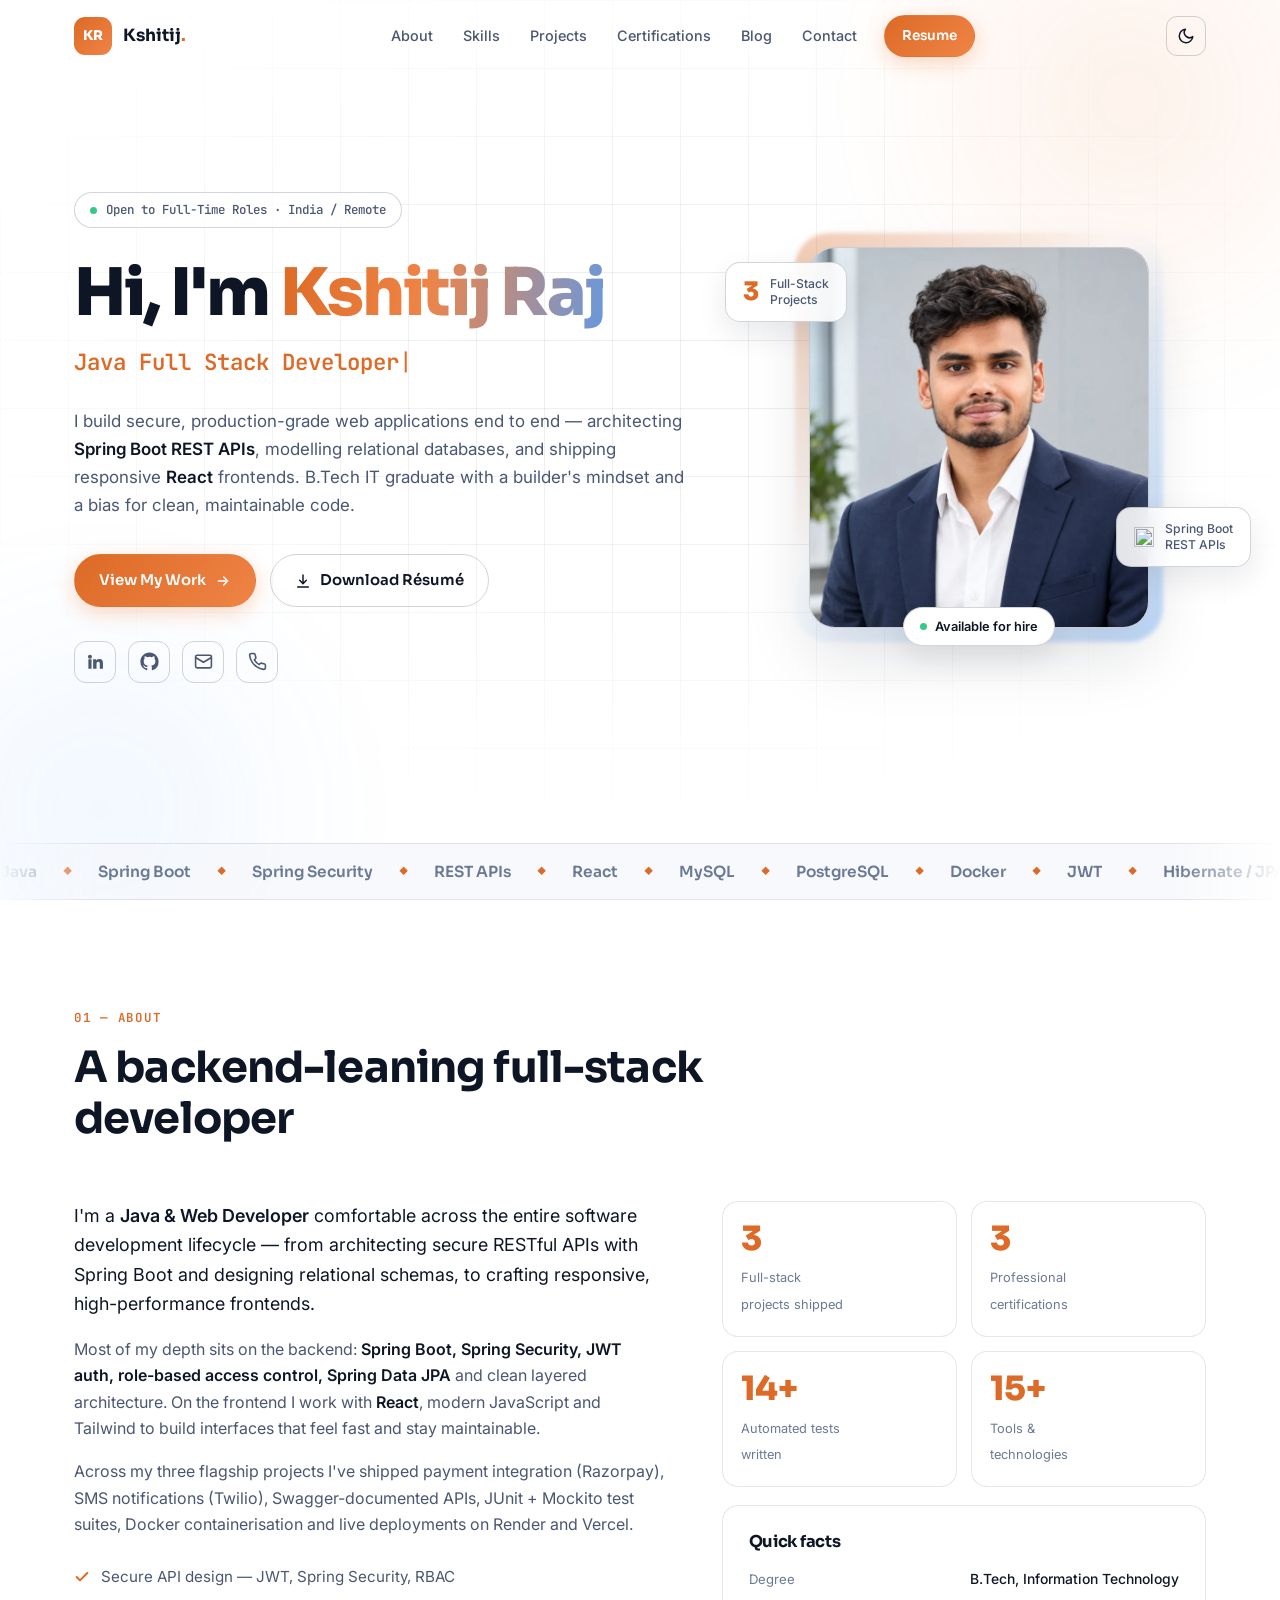
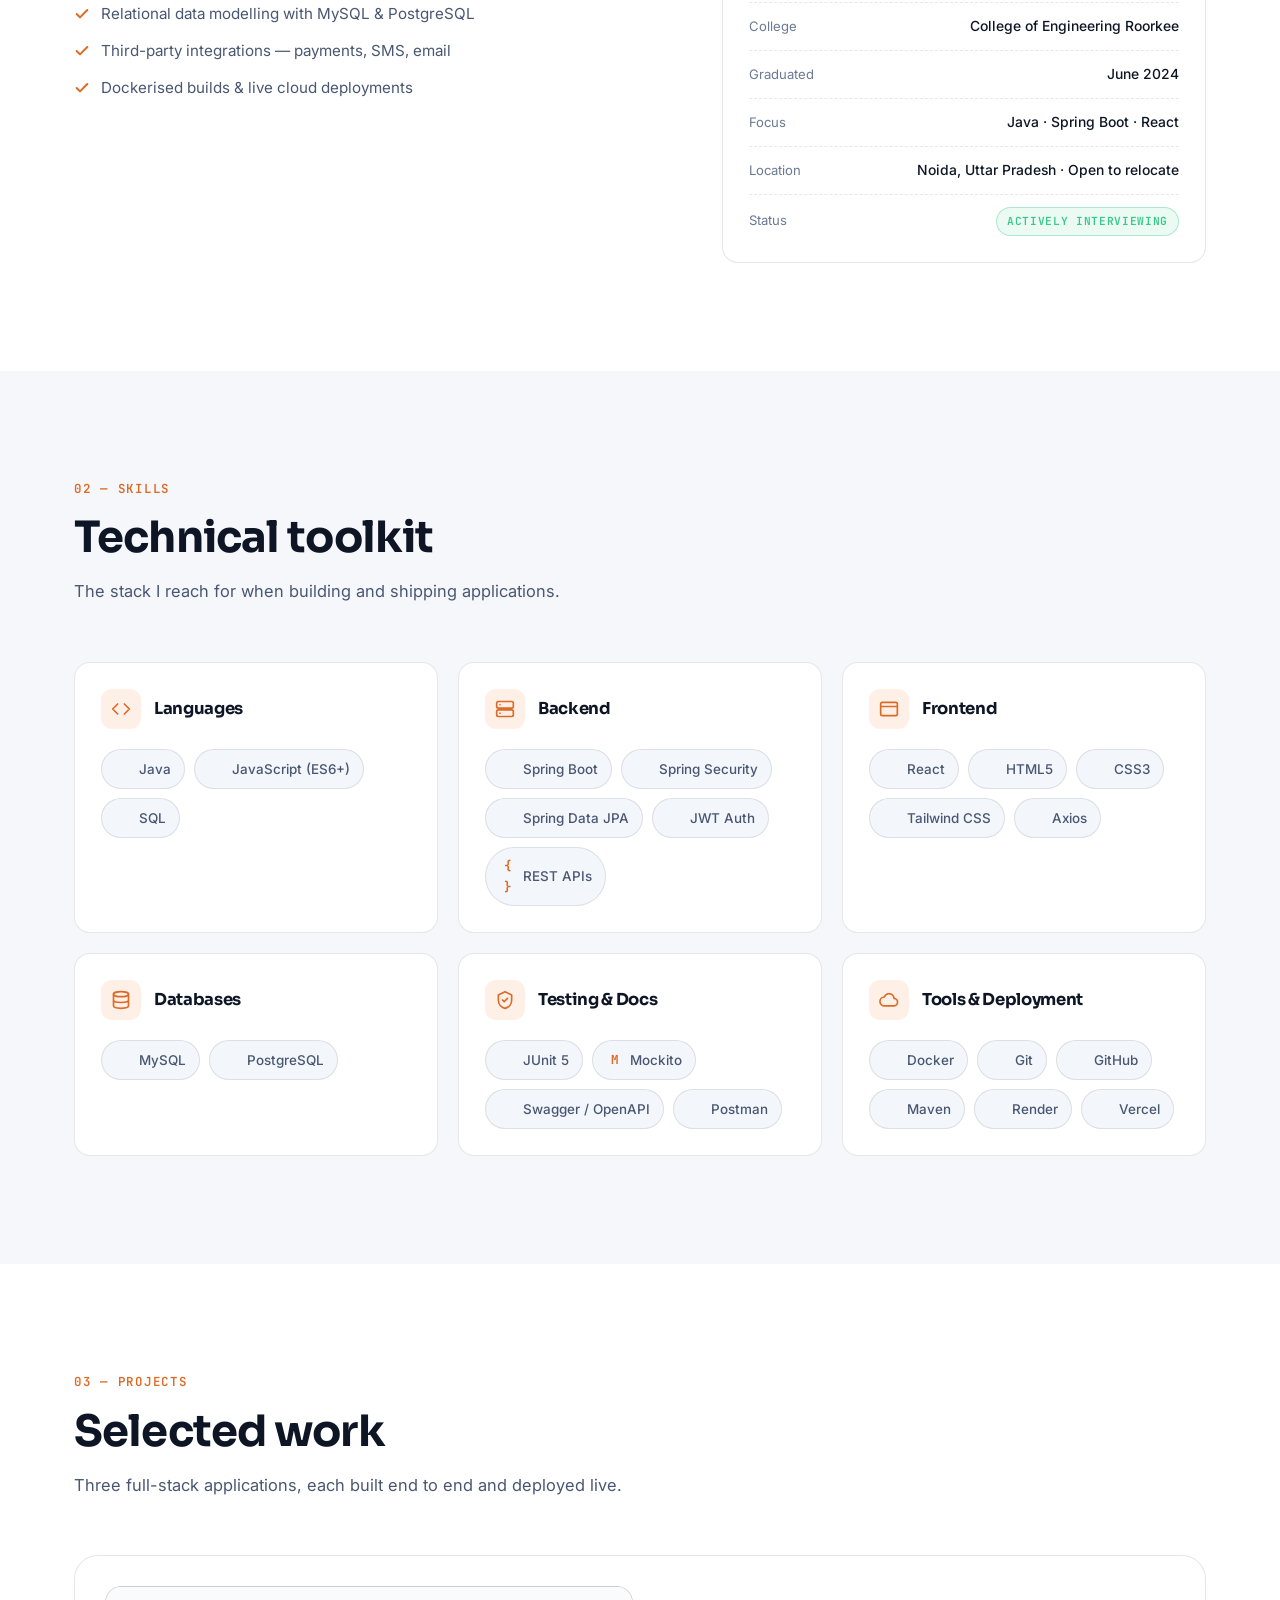
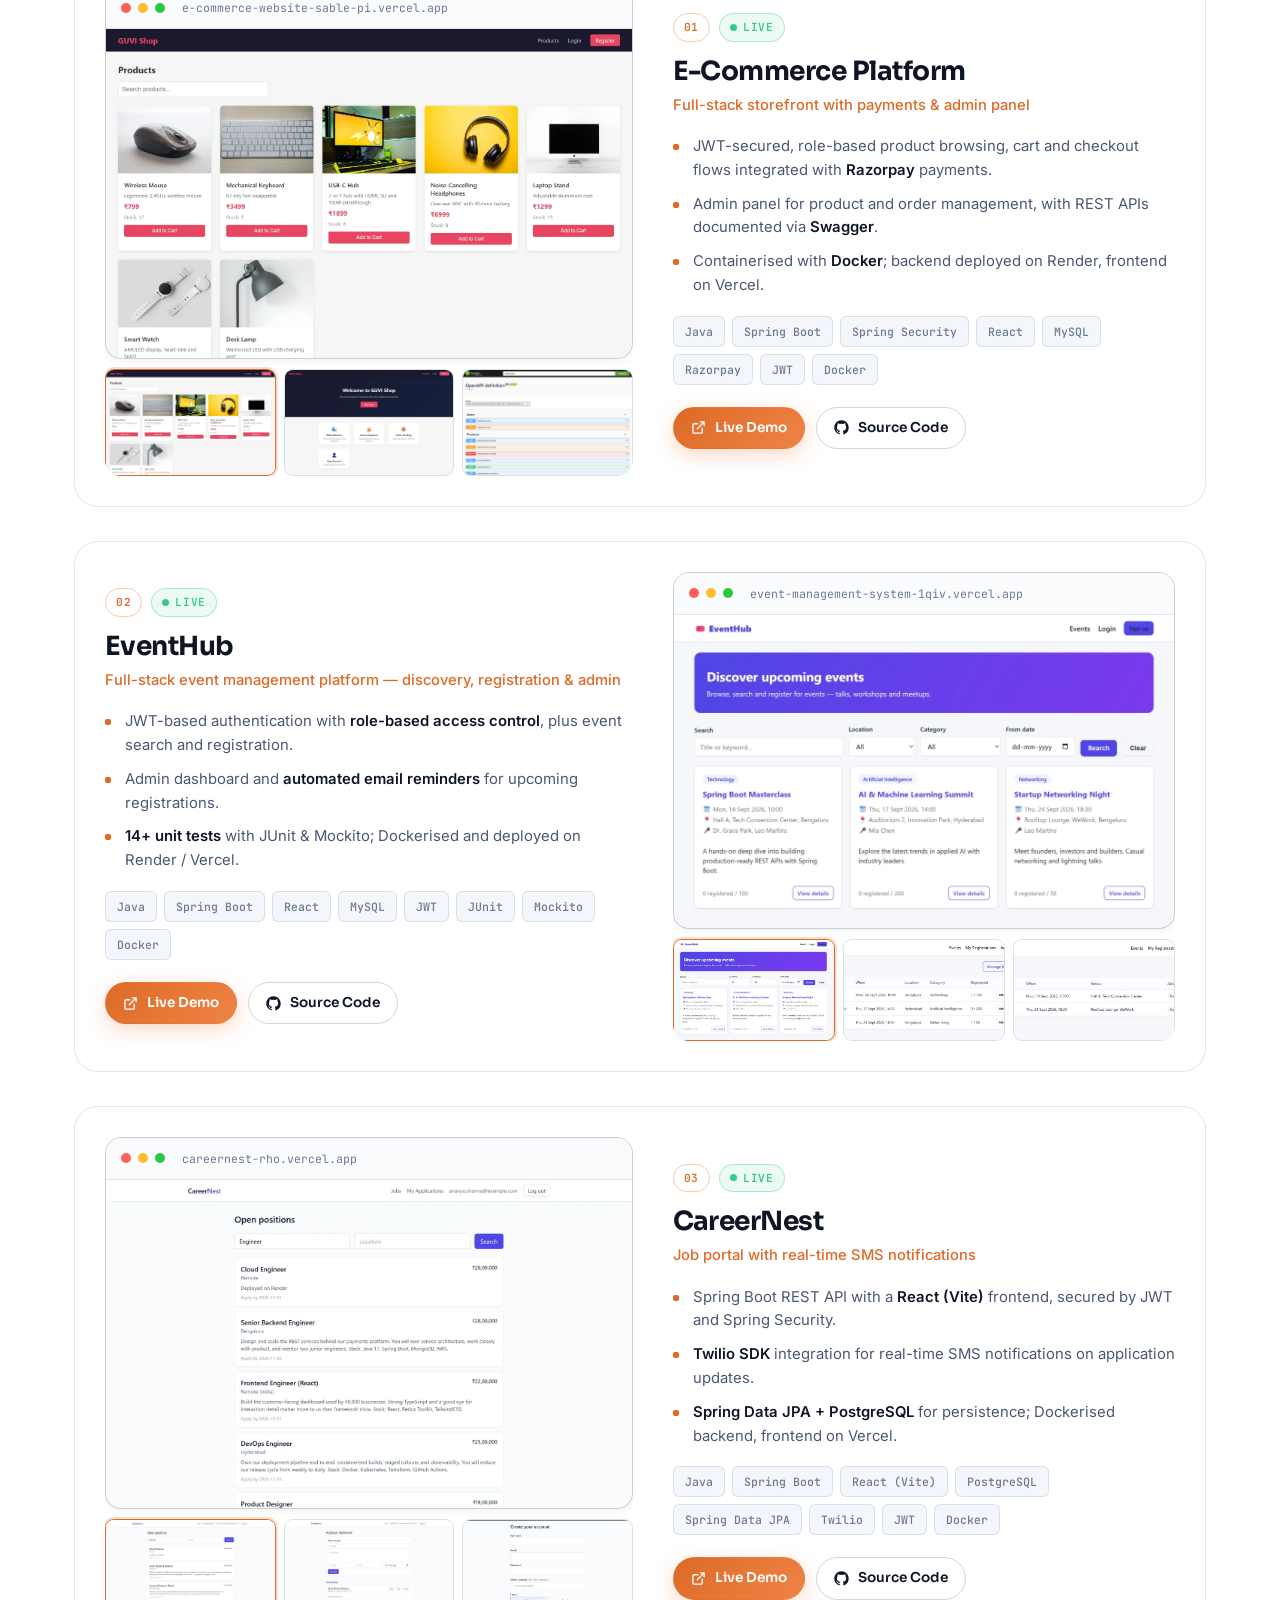
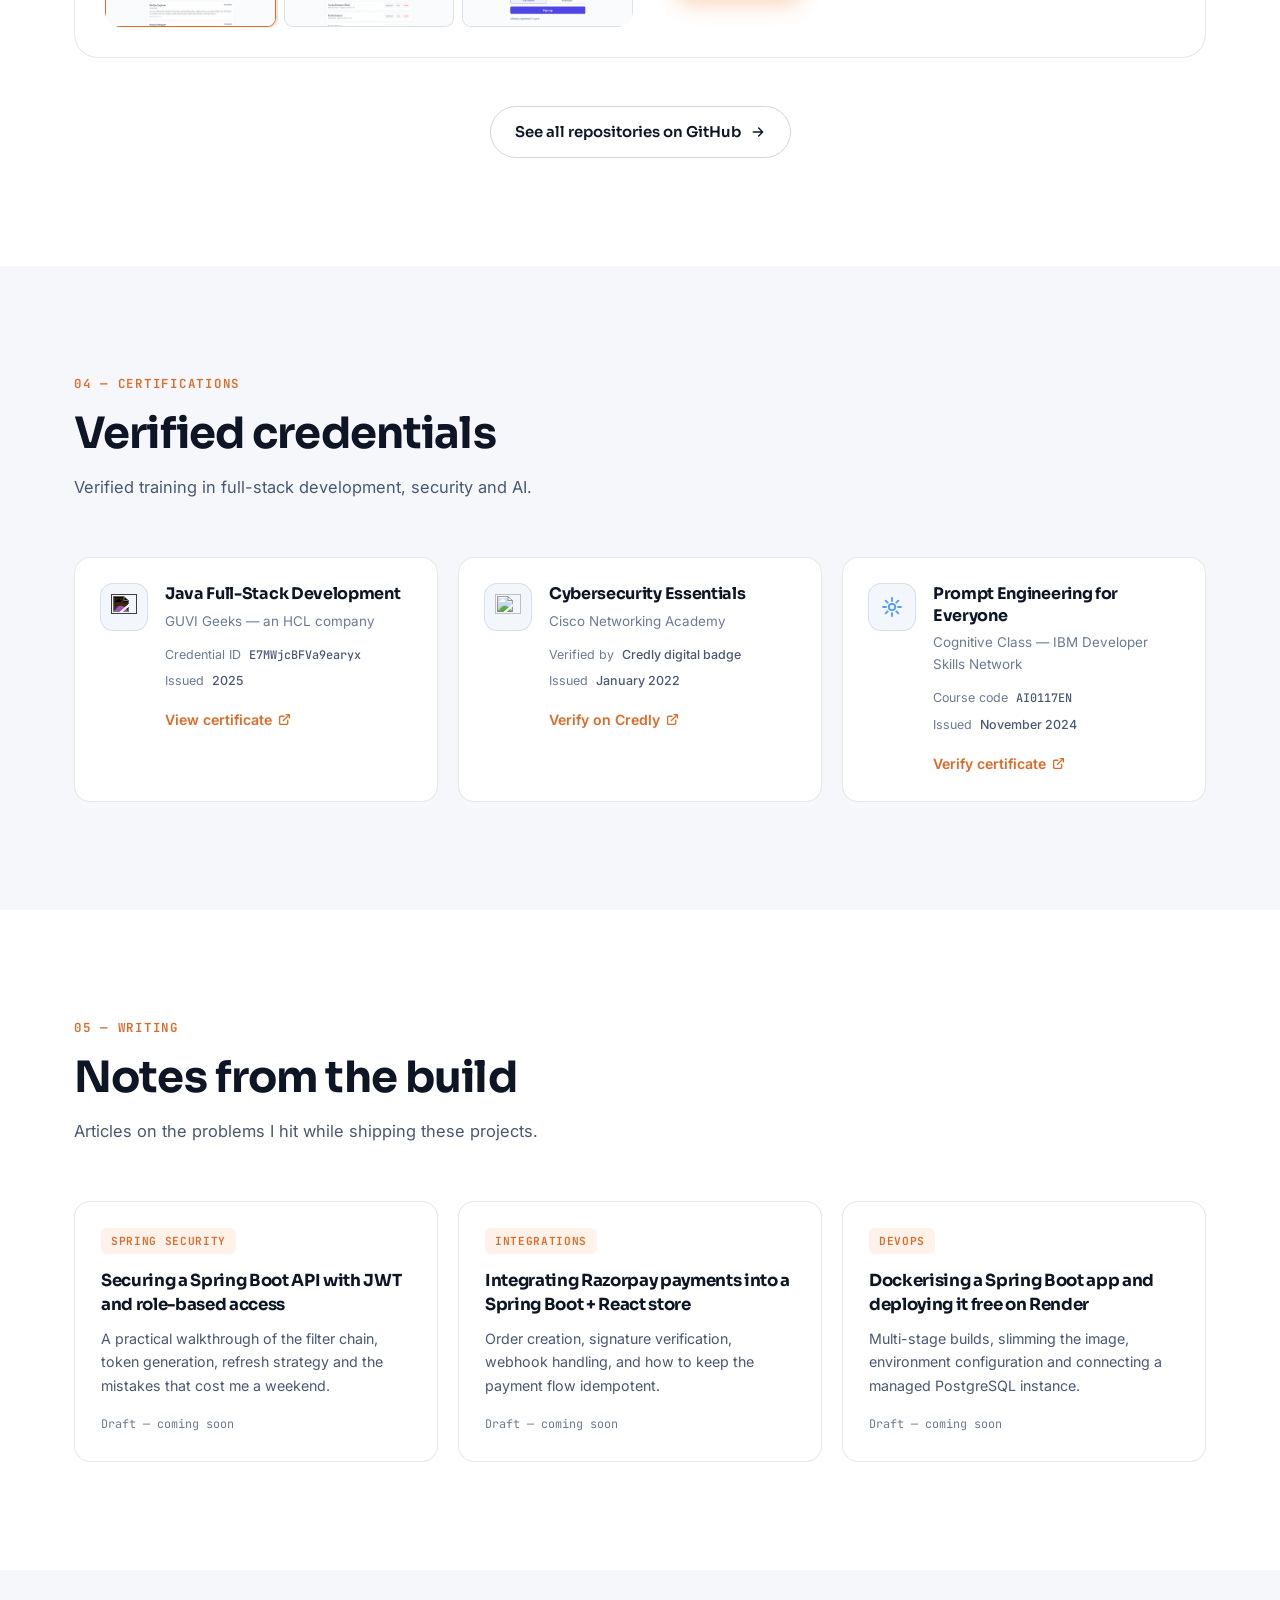
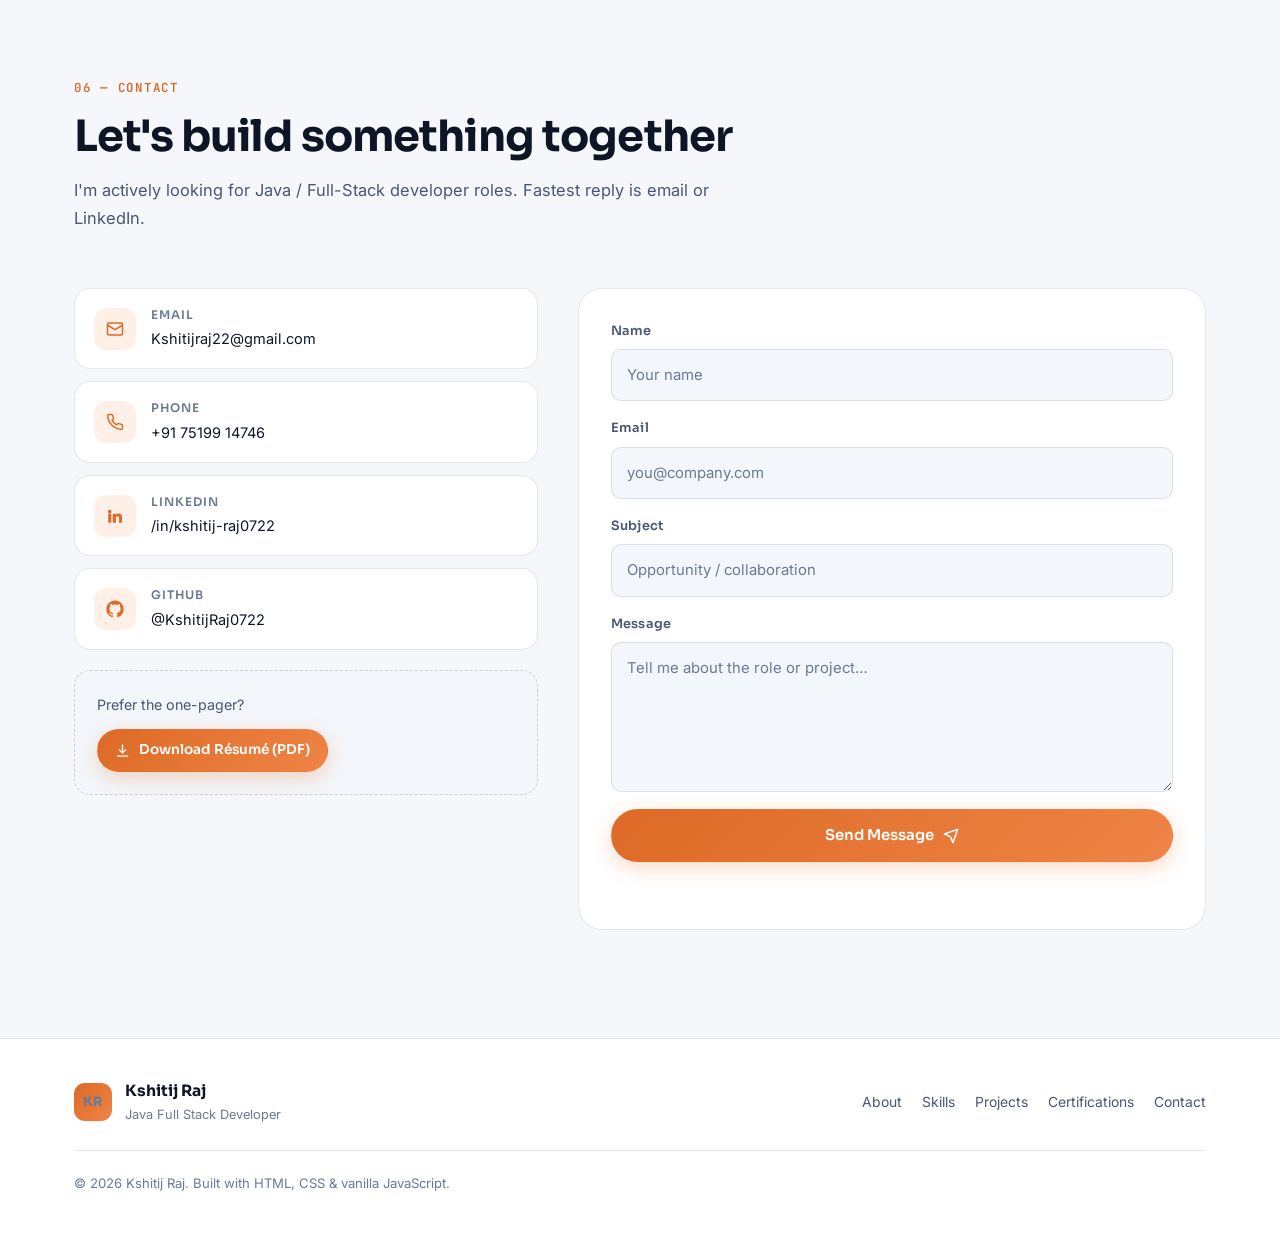
==== index.html @ 6e0ae815 "Portfolio site: Java Full Stack Developer Single-page portfolio built with plain HTML, CSS and vanil" ====
<!DOCTYPE html>
<html lang="en" data-theme="dark">
<head>
<meta charset="UTF-8" />
<meta name="viewport" content="width=device-width, initial-scale=1.0" />
<title>Kshitij Raj — Java Full Stack Developer</title>

<meta name="description" content="Kshitij Raj — Java Full Stack Developer specialising in Spring Boot, REST APIs, React and MySQL. B.Tech IT graduate building secure, production-grade web applications." />
<meta name="author" content="Kshitij Raj" />
<meta name="keywords" content="Kshitij Raj, Java Developer, Full Stack Developer, Spring Boot, React, REST API, MySQL, PostgreSQL, Docker, Backend Developer, Fresher" />
<meta name="robots" content="index, follow" />
<link rel="canonical" href="https://kshitijraj0722.github.io/Kshitij-Portfolio/" />

<!-- Open Graph -->
<meta property="og:type" content="website" />
<meta property="og:title" content="Kshitij Raj — Java Full Stack Developer" />
<meta property="og:description" content="Spring Boot · React · MySQL · Docker. Building secure, scalable full-stack web applications." />
<meta property="og:image" content="https://kshitijraj0722.github.io/Kshitij-Portfolio/assets/img/profile.webp" />
<meta property="og:url" content="https://kshitijraj0722.github.io/Kshitij-Portfolio/" />
<meta name="twitter:card" content="summary_large_image" />

<link rel="icon" href="data:image/svg+xml,<svg xmlns='http://www.w3.org/2000/svg' viewBox='0 0 100 100'><text y='.9em' font-size='90' font-family='system-ui'>&#9749;</text></svg>" />

<link rel="preconnect" href="https://fonts.googleapis.com" />
<link rel="preconnect" href="https://fonts.gstatic.com" crossorigin />
<link href="https://fonts.googleapis.com/css2?family=Sora:wght@400;600;700;800&family=Inter:wght@400;500;600;700&family=JetBrains+Mono:wght@400;600&display=swap" rel="stylesheet" />
<link rel="stylesheet" href="css/style.css" />

<script type="application/ld+json">
{
  "@context": "https://schema.org",
  "@type": "Person",
  "name": "Kshitij Raj",
  "jobTitle": "Java Full Stack Developer",
  "email": "mailto:Kshitijraj22@gmail.com",
  "telephone": "+91-7519914746",
  "url": "https://kshitijraj0722.github.io/Kshitij-Portfolio/",
  "sameAs": [
    "https://www.linkedin.com/in/kshitij-raj0722",
    "https://github.com/KshitijRaj0722"
  ],
  "alumniOf": { "@type": "CollegeOrUniversity", "name": "College of Engineering Roorkee" },
  "knowsAbout": ["Java", "Spring Boot", "Spring Security", "REST APIs", "React", "MySQL", "PostgreSQL", "Docker"]
}
</script>
</head>

<body>

<a class="skip-link" href="#main">Skip to content</a>

<!-- ============ NAV ============ -->
<header class="nav" id="nav">
  <div class="wrap nav__inner">
    <a href="#home" class="brand">
      <span class="brand__mark">KR</span>
      <span class="brand__text">Kshitij<span class="accent">.</span></span>
    </a>

    <nav class="nav__links" id="navLinks" aria-label="Primary">
      <a href="#about">About</a>
      <a href="#skills">Skills</a>
      <a href="#projects">Projects</a>
      <a href="#certifications">Certifications</a>
      <a href="#blog">Blog</a>
      <a href="#contact">Contact</a>
      <a class="btn btn--sm btn--primary nav__cta" href="assets/resume/Kshitij_Raj_Resume.pdf" download>Resume</a>
    </nav>

    <div class="nav__actions">
      <button class="icon-btn" id="themeToggle" aria-label="Toggle colour theme" title="Toggle theme">
        <svg class="ico-sun" viewBox="0 0 24 24" width="18" height="18" fill="none" stroke="currentColor" stroke-width="2" stroke-linecap="round"><circle cx="12" cy="12" r="4"/><path d="M12 2v2M12 20v2M4.9 4.9l1.4 1.4M17.7 17.7l1.4 1.4M2 12h2M20 12h2M4.9 19.1l1.4-1.4M17.7 6.3l1.4-1.4"/></svg>
        <svg class="ico-moon" viewBox="0 0 24 24" width="18" height="18" fill="none" stroke="currentColor" stroke-width="2" stroke-linecap="round" stroke-linejoin="round"><path d="M21 12.8A9 9 0 1 1 11.2 3a7 7 0 0 0 9.8 9.8z"/></svg>
      </button>
      <button class="icon-btn nav__burger" id="burger" aria-label="Open menu" aria-expanded="false">
        <span></span><span></span><span></span>
      </button>
    </div>
  </div>
  <div class="nav__progress" id="scrollProgress"></div>
</header>

<main id="main">

<!-- ============ HERO ============ -->
<section class="hero" id="home">
  <div class="hero__bg" aria-hidden="true">
    <div class="orb orb--1"></div>
    <div class="orb orb--2"></div>
    <div class="grid-lines"></div>
  </div>

  <div class="wrap hero__inner">
    <div class="hero__copy reveal">
      <p class="hero__eyebrow"><span class="dot"></span> Open to Full-Time Roles · India / Remote</p>
      <h1 class="hero__title">
        Hi, I'm <span class="grad">Kshitij Raj</span>
      </h1>
      <p class="hero__role">
        <span id="typed" class="typed"></span><span class="caret" aria-hidden="true">|</span>
      </p>
      <p class="hero__desc">
        I build secure, production-grade web applications end to end — architecting
        <strong>Spring Boot REST APIs</strong>, modelling relational databases, and shipping
        responsive <strong>React</strong> frontends. B.Tech IT graduate with a builder's mindset
        and a bias for clean, maintainable code.
      </p>

      <div class="hero__cta">
        <a href="#projects" class="btn btn--primary">
          View My Work
          <svg viewBox="0 0 24 24" width="16" height="16" fill="none" stroke="currentColor" stroke-width="2.2" stroke-linecap="round" stroke-linejoin="round"><path d="M5 12h14M13 6l6 6-6 6"/></svg>
        </a>
        <a href="assets/resume/Kshitij_Raj_Resume.pdf" download class="btn btn--ghost">
          <svg viewBox="0 0 24 24" width="16" height="16" fill="none" stroke="currentColor" stroke-width="2.2" stroke-linecap="round" stroke-linejoin="round"><path d="M12 3v12M7 11l5 5 5-5M4 21h16"/></svg>
          Download Résumé
        </a>
      </div>

      <ul class="hero__socials">
        <li><a href="https://www.linkedin.com/in/kshitij-raj0722" target="_blank" rel="noopener" aria-label="LinkedIn">
          <svg viewBox="0 0 24 24" width="19" height="19" fill="currentColor"><path d="M4.98 3.5a2.5 2.5 0 1 1 0 5 2.5 2.5 0 0 1 0-5zM3 9h4v12H3zM9 9h3.8v1.7h.05c.53-.95 1.83-1.95 3.77-1.95 4.03 0 4.78 2.5 4.78 5.75V21h-4v-5.6c0-1.34-.03-3.07-1.9-3.07-1.9 0-2.2 1.46-2.2 2.97V21H9z"/></svg></a></li>
        <li><a href="https://github.com/KshitijRaj0722" target="_blank" rel="noopener" aria-label="GitHub">
          <svg viewBox="0 0 24 24" width="19" height="19" fill="currentColor"><path d="M12 .5C5.65.5.5 5.65.5 12a11.5 11.5 0 0 0 7.86 10.92c.58.1.79-.25.79-.56v-2c-3.2.7-3.88-1.37-3.88-1.37-.53-1.34-1.29-1.7-1.29-1.7-1.05-.72.08-.7.08-.7 1.16.08 1.77 1.2 1.77 1.2 1.03 1.77 2.7 1.26 3.36.96.1-.75.4-1.26.73-1.55-2.55-.29-5.24-1.28-5.24-5.7 0-1.26.45-2.29 1.19-3.1-.12-.29-.52-1.46.11-3.05 0 0 .97-.31 3.18 1.18a11 11 0 0 1 5.79 0c2.2-1.5 3.17-1.18 3.17-1.18.63 1.59.24 2.76.12 3.05.74.81 1.19 1.84 1.19 3.1 0 4.43-2.7 5.4-5.27 5.69.41.36.78 1.06.78 2.14v3.17c0 .31.21.67.8.56A11.5 11.5 0 0 0 23.5 12C23.5 5.65 18.35.5 12 .5z"/></svg></a></li>
        <li><a href="mailto:Kshitijraj22@gmail.com" aria-label="Email">
          <svg viewBox="0 0 24 24" width="19" height="19" fill="none" stroke="currentColor" stroke-width="2"><rect x="2" y="4" width="20" height="16" rx="2"/><path d="m2 7 10 6 10-6"/></svg></a></li>
        <li><a href="tel:+917519914746" aria-label="Phone">
          <svg viewBox="0 0 24 24" width="19" height="19" fill="none" stroke="currentColor" stroke-width="2" stroke-linecap="round"><path d="M22 16.9v3a2 2 0 0 1-2.2 2 19.8 19.8 0 0 1-8.6-3.1 19.5 19.5 0 0 1-6-6A19.8 19.8 0 0 1 2.1 4.2 2 2 0 0 1 4.1 2h3a2 2 0 0 1 2 1.7c.1 1 .4 1.9.7 2.8a2 2 0 0 1-.5 2.1L8.1 9.9a16 16 0 0 0 6 6l1.3-1.3a2 2 0 0 1 2.1-.4c.9.3 1.8.6 2.8.7a2 2 0 0 1 1.7 2z"/></svg></a></li>
      </ul>
    </div>

    <div class="hero__visual reveal" data-delay="120">
      <div class="photo">
        <div class="photo__ring" aria-hidden="true"></div>
        <img src="assets/img/profile.webp" alt="Portrait of Kshitij Raj" width="760" height="912" />
        <div class="photo__badge">
          <span class="badge__dot"></span> Available for hire
        </div>
      </div>

      <div class="float-card float-card--1">
        <span class="fc__k">3</span>
        <span class="fc__v">Full-Stack<br>Projects</span>
      </div>
      <div class="float-card float-card--2">
        <img src="https://cdn.simpleicons.org/springboot/6DB33F" alt="" width="20" height="20" loading="lazy">
        <span class="fc__v">Spring Boot<br>REST APIs</span>
      </div>
    </div>
  </div>

  <div class="hero__marquee" aria-hidden="true">
    <div class="marquee__track">
      <span>Java</span><i>◆</i><span>Spring Boot</span><i>◆</i><span>Spring Security</span><i>◆</i><span>REST APIs</span><i>◆</i><span>React</span><i>◆</i><span>MySQL</span><i>◆</i><span>PostgreSQL</span><i>◆</i><span>Docker</span><i>◆</i><span>JWT</span><i>◆</i><span>Hibernate / JPA</span><i>◆</i>
      <span>Java</span><i>◆</i><span>Spring Boot</span><i>◆</i><span>Spring Security</span><i>◆</i><span>REST APIs</span><i>◆</i><span>React</span><i>◆</i><span>MySQL</span><i>◆</i><span>PostgreSQL</span><i>◆</i><span>Docker</span><i>◆</i><span>JWT</span><i>◆</i><span>Hibernate / JPA</span><i>◆</i>
    </div>
  </div>
</section>

<!-- ============ ABOUT ============ -->
<section class="sec" id="about">
  <div class="wrap">
    <header class="sec__head reveal">
      <p class="sec__eyebrow">01 — About</p>
      <h2 class="sec__title">A backend-leaning full-stack developer</h2>
    </header>

    <div class="about">
      <div class="about__text reveal">
        <p class="lead">
          I'm a <strong>Java &amp; Web Developer</strong> comfortable across the entire software
          development lifecycle — from architecting secure RESTful APIs with Spring Boot and
          designing relational schemas, to crafting responsive, high-performance frontends.
        </p>
        <p>
          Most of my depth sits on the backend: <strong>Spring Boot, Spring Security, JWT auth,
          role-based access control, Spring Data JPA</strong> and clean layered architecture.
          On the frontend I work with <strong>React</strong>, modern JavaScript and Tailwind to
          build interfaces that feel fast and stay maintainable.
        </p>
        <p>
          Across my three flagship projects I've shipped payment integration (Razorpay),
          SMS notifications (Twilio), Swagger-documented APIs, JUnit + Mockito test suites,
          Docker containerisation and live deployments on Render and Vercel.
        </p>

        <ul class="about__points">
          <li><svg viewBox="0 0 24 24" width="16" height="16" fill="none" stroke="currentColor" stroke-width="3" stroke-linecap="round" stroke-linejoin="round"><path d="M20 6 9 17l-5-5"/></svg> Secure API design — JWT, Spring Security, RBAC</li>
          <li><svg viewBox="0 0 24 24" width="16" height="16" fill="none" stroke="currentColor" stroke-width="3" stroke-linecap="round" stroke-linejoin="round"><path d="M20 6 9 17l-5-5"/></svg> Relational data modelling with MySQL &amp; PostgreSQL</li>
          <li><svg viewBox="0 0 24 24" width="16" height="16" fill="none" stroke="currentColor" stroke-width="3" stroke-linecap="round" stroke-linejoin="round"><path d="M20 6 9 17l-5-5"/></svg> Third-party integrations — payments, SMS, email</li>
          <li><svg viewBox="0 0 24 24" width="16" height="16" fill="none" stroke="currentColor" stroke-width="3" stroke-linecap="round" stroke-linejoin="round"><path d="M20 6 9 17l-5-5"/></svg> Dockerised builds &amp; live cloud deployments</li>
        </ul>
      </div>

      <aside class="about__side reveal" data-delay="120">
        <div class="stat-grid">
          <div class="stat"><b data-count="3">0</b><span>Full-stack<br>projects shipped</span></div>
          <div class="stat"><b data-count="3">0</b><span>Professional<br>certifications</span></div>
          <div class="stat"><b data-count="14" data-suffix="+">0</b><span>Automated tests<br>written</span></div>
          <div class="stat"><b data-count="15" data-suffix="+">0</b><span>Tools &amp;<br>technologies</span></div>
        </div>

        <div class="info-card">
          <h3>Quick facts</h3>
          <dl>
            <div><dt>Degree</dt><dd>B.Tech, Information Technology</dd></div>
            <div><dt>College</dt><dd>College of Engineering Roorkee</dd></div>
            <div><dt>Graduated</dt><dd>June 2024</dd></div>
            <div><dt>Focus</dt><dd>Java · Spring Boot · React</dd></div>
            <div><dt>Location</dt><dd>Noida, Uttar Pradesh · Open to relocate</dd></div>
            <div><dt>Status</dt><dd><span class="pill pill--live">Actively interviewing</span></dd></div>
          </dl>
        </div>
      </aside>
    </div>
  </div>
</section>

<!-- ============ SKILLS ============ -->
<section class="sec sec--alt" id="skills">
  <div class="wrap">
    <header class="sec__head reveal">
      <p class="sec__eyebrow">02 — Skills</p>
      <h2 class="sec__title">Technical toolkit</h2>
      <p class="sec__sub">The stack I reach for when building and shipping applications.</p>
    </header>

    <div class="skills">
      <article class="skill-card reveal">
        <div class="skill-card__top">
          <span class="skill-card__ico">
            <svg viewBox="0 0 24 24" width="20" height="20" fill="none" stroke="currentColor" stroke-width="2" stroke-linecap="round" stroke-linejoin="round"><path d="m16 18 6-6-6-6M8 6l-6 6 6 6"/></svg>
          </span>
          <h3>Languages</h3>
        </div>
        <ul class="tech">
          <li><img src="https://cdn.simpleicons.org/openjdk/FFFFFF" alt="" loading="lazy">Java</li>
          <li><img src="https://cdn.simpleicons.org/javascript/F7DF1E" alt="" loading="lazy">JavaScript (ES6+)</li>
          <li><img src="https://cdn.simpleicons.org/mysql/4479A1" alt="" loading="lazy">SQL</li>
        </ul>
      </article>

      <article class="skill-card reveal" data-delay="60">
        <div class="skill-card__top">
          <span class="skill-card__ico">
            <svg viewBox="0 0 24 24" width="20" height="20" fill="none" stroke="currentColor" stroke-width="2" stroke-linecap="round" stroke-linejoin="round"><rect x="2" y="3" width="20" height="8" rx="2"/><rect x="2" y="13" width="20" height="8" rx="2"/><path d="M6 7h.01M6 17h.01"/></svg>
          </span>
          <h3>Backend</h3>
        </div>
        <ul class="tech">
          <li><img src="https://cdn.simpleicons.org/spring/6DB33F" alt="" loading="lazy">Spring Boot</li>
          <li><img src="https://cdn.simpleicons.org/springsecurity/6DB33F" alt="" loading="lazy">Spring Security</li>
          <li><img src="https://cdn.simpleicons.org/hibernate/59666C" alt="" loading="lazy">Spring Data JPA</li>
          <li><img src="https://cdn.simpleicons.org/jsonwebtokens/D63AFF" alt="" loading="lazy">JWT Auth</li>
          <li><span class="tech__glyph">{ }</span>REST APIs</li>
        </ul>
      </article>

      <article class="skill-card reveal" data-delay="120">
        <div class="skill-card__top">
          <span class="skill-card__ico">
            <svg viewBox="0 0 24 24" width="20" height="20" fill="none" stroke="currentColor" stroke-width="2" stroke-linecap="round" stroke-linejoin="round"><rect x="2" y="4" width="20" height="16" rx="2"/><path d="M2 9h20"/></svg>
          </span>
          <h3>Frontend</h3>
        </div>
        <ul class="tech">
          <li><img src="https://cdn.simpleicons.org/react/61DAFB" alt="" loading="lazy">React</li>
          <li><img src="https://cdn.simpleicons.org/html5/E34F26" alt="" loading="lazy">HTML5</li>
          <li><img src="https://cdn.simpleicons.org/css/663399" alt="" loading="lazy">CSS3</li>
          <li><img src="https://cdn.simpleicons.org/tailwindcss/06B6D4" alt="" loading="lazy">Tailwind CSS</li>
          <li><img src="https://cdn.simpleicons.org/axios/5A29E4" alt="" loading="lazy">Axios</li>
        </ul>
      </article>

      <article class="skill-card reveal" data-delay="180">
        <div class="skill-card__top">
          <span class="skill-card__ico">
            <svg viewBox="0 0 24 24" width="20" height="20" fill="none" stroke="currentColor" stroke-width="2" stroke-linecap="round" stroke-linejoin="round"><ellipse cx="12" cy="5" rx="9" ry="3"/><path d="M3 5v14c0 1.7 4 3 9 3s9-1.3 9-3V5M3 12c0 1.7 4 3 9 3s9-1.3 9-3"/></svg>
          </span>
          <h3>Databases</h3>
        </div>
        <ul class="tech">
          <li><img src="https://cdn.simpleicons.org/mysql/4479A1" alt="" loading="lazy">MySQL</li>
          <li><img src="https://cdn.simpleicons.org/postgresql/4169E1" alt="" loading="lazy">PostgreSQL</li>
        </ul>
      </article>

      <article class="skill-card reveal" data-delay="240">
        <div class="skill-card__top">
          <span class="skill-card__ico">
            <svg viewBox="0 0 24 24" width="20" height="20" fill="none" stroke="currentColor" stroke-width="2" stroke-linecap="round" stroke-linejoin="round"><path d="m9 12 2 2 4-4"/><path d="M12 2 4 6v6c0 5 3.4 9 8 10 4.6-1 8-5 8-10V6z"/></svg>
          </span>
          <h3>Testing &amp; Docs</h3>
        </div>
        <ul class="tech">
          <li><img src="https://cdn.simpleicons.org/junit5/25A162" alt="" loading="lazy">JUnit 5</li>
          <li><span class="tech__glyph">M</span>Mockito</li>
          <li><img src="https://cdn.simpleicons.org/swagger/85EA2D" alt="" loading="lazy">Swagger / OpenAPI</li>
          <li><img src="https://cdn.simpleicons.org/postman/FF6C37" alt="" loading="lazy">Postman</li>
        </ul>
      </article>

      <article class="skill-card reveal" data-delay="300">
        <div class="skill-card__top">
          <span class="skill-card__ico">
            <svg viewBox="0 0 24 24" width="20" height="20" fill="none" stroke="currentColor" stroke-width="2" stroke-linecap="round" stroke-linejoin="round"><path d="M17.5 19a4.5 4.5 0 0 0 .5-9 6 6 0 0 0-11.6-1.6A4.5 4.5 0 0 0 6.5 19z"/></svg>
          </span>
          <h3>Tools &amp; Deployment</h3>
        </div>
        <ul class="tech">
          <li><img src="https://cdn.simpleicons.org/docker/2496ED" alt="" loading="lazy">Docker</li>
          <li><img src="https://cdn.simpleicons.org/git/F05032" alt="" loading="lazy">Git</li>
          <li><img src="https://cdn.simpleicons.org/github/FFFFFF" alt="" loading="lazy">GitHub</li>
          <li><img src="https://cdn.simpleicons.org/apachemaven/C71A36" alt="" loading="lazy">Maven</li>
          <li><img src="https://cdn.simpleicons.org/render/000000" alt="" loading="lazy">Render</li>
          <li><img src="https://cdn.simpleicons.org/vercel/FFFFFF" alt="" loading="lazy">Vercel</li>
        </ul>
      </article>
    </div>
  </div>
</section>

<!-- ============ PROJECTS ============ -->
<section class="sec" id="projects">
  <div class="wrap">
    <header class="sec__head reveal">
      <p class="sec__eyebrow">03 — Projects</p>
      <h2 class="sec__title">Selected work</h2>
      <p class="sec__sub">Three full-stack applications, each built end to end and deployed live.</p>
    </header>

    <div class="projects">

      <!-- Project 1 -->
      <article class="project reveal">
        <div class="project__media">
          <div class="shot">
            <div class="shot__bar"><i></i><i></i><i></i><span>e-commerce-website-sable-pi.vercel.app</span></div>
            <img id="shot-shop" src="assets/projects/shop-1.webp" width="1400" height="1060" loading="lazy"
                 alt="Product catalogue showing seven items with prices, stock levels and add-to-cart buttons" />
          </div>
          <div class="shot-thumbs" data-gallery="shot-shop">
            <button type="button" class="shot-thumb is-active" data-src="assets/projects/shop-1.webp"
                    data-alt="Product catalogue showing seven items with prices, stock levels and add-to-cart buttons">
              <img src="assets/projects/shop-1.webp" alt="" loading="lazy" /></button>
            <button type="button" class="shot-thumb" data-src="assets/projects/shop-2.webp"
                    data-alt="Storefront landing page highlighting Razorpay-powered secure checkout and order tracking">
              <img src="assets/projects/shop-2.webp" alt="" loading="lazy" /></button>
            <button type="button" class="shot-thumb" data-src="assets/projects/shop-3.webp"
                    data-alt="Swagger UI listing the Users, Products and Orders REST endpoints">
              <img src="assets/projects/shop-3.webp" alt="" loading="lazy" /></button>
          </div>
        </div>

        <div class="project__body">
          <div class="project__meta">
            <span class="pill pill--num">01</span>
            <span class="pill pill--live"><span class="badge__dot"></span> Live</span>
          </div>
          <h3 class="project__title">E-Commerce Platform</h3>
          <p class="project__tag">Full-stack storefront with payments &amp; admin panel</p>

          <ul class="project__points">
            <li>JWT-secured, role-based product browsing, cart and checkout flows integrated with <strong>Razorpay</strong> payments.</li>
            <li>Admin panel for product and order management, with REST APIs documented via <strong>Swagger</strong>.</li>
            <li>Containerised with <strong>Docker</strong>; backend deployed on Render, frontend on Vercel.</li>
          </ul>

          <ul class="project__stack">
            <li>Java</li><li>Spring Boot</li><li>Spring Security</li><li>React</li><li>MySQL</li><li>Razorpay</li><li>JWT</li><li>Docker</li>
          </ul>

          <div class="project__links">
            <a class="btn btn--sm btn--primary" href="https://e-commerce-website-sable-pi.vercel.app/" target="_blank" rel="noopener">
              <svg viewBox="0 0 24 24" width="15" height="15" fill="none" stroke="currentColor" stroke-width="2.2" stroke-linecap="round" stroke-linejoin="round"><path d="M18 13v6a2 2 0 0 1-2 2H5a2 2 0 0 1-2-2V8a2 2 0 0 1 2-2h6M15 3h6v6M10 14 21 3"/></svg>
              Live Demo
            </a>
            <a class="btn btn--sm btn--ghost" href="https://github.com/KshitijRaj0722/E-Commerce-website" target="_blank" rel="noopener">
              <svg viewBox="0 0 24 24" width="15" height="15" fill="currentColor"><path d="M12 .5C5.65.5.5 5.65.5 12a11.5 11.5 0 0 0 7.86 10.92c.58.1.79-.25.79-.56v-2c-3.2.7-3.88-1.37-3.88-1.37-.53-1.34-1.29-1.7-1.29-1.7-1.05-.72.08-.7.08-.7 1.16.08 1.77 1.2 1.77 1.2 1.03 1.77 2.7 1.26 3.36.96.1-.75.4-1.26.73-1.55-2.55-.29-5.24-1.28-5.24-5.7 0-1.26.45-2.29 1.19-3.1-.12-.29-.52-1.46.11-3.05 0 0 .97-.31 3.18 1.18a11 11 0 0 1 5.79 0c2.2-1.5 3.17-1.18 3.17-1.18.63 1.59.24 2.76.12 3.05.74.81 1.19 1.84 1.19 3.1 0 4.43-2.7 5.4-5.27 5.69.41.36.78 1.06.78 2.14v3.17c0 .31.21.67.8.56A11.5 11.5 0 0 0 23.5 12C23.5 5.65 18.35.5 12 .5z"/></svg>
              Source Code
            </a>
          </div>
        </div>
      </article>

      <!-- Project 2 -->
      <article class="project project--flip reveal">
        <div class="project__media">
          <div class="shot">
            <div class="shot__bar"><i></i><i></i><i></i><span>event-management-system-1qiv.vercel.app</span></div>
            <img id="shot-events" src="assets/projects/events-1.webp" width="1400" height="689" loading="lazy"
                 alt="Event discovery page with keyword, location, category and date filters over three event cards" />
          </div>
          <div class="shot-thumbs" data-gallery="shot-events">
            <button type="button" class="shot-thumb is-active" data-src="assets/projects/events-1.webp"
                    data-alt="Event discovery page with keyword, location, category and date filters over three event cards">
              <img src="assets/projects/events-1.webp" alt="" loading="lazy" /></button>
            <button type="button" class="shot-thumb" data-src="assets/projects/events-2.webp"
                    data-alt="Admin Manage Events table with attendance, edit and delete controls per event">
              <img src="assets/projects/events-2.webp" alt="" loading="lazy" /></button>
            <button type="button" class="shot-thumb" data-src="assets/projects/events-3.webp"
                    data-alt="My Registrations table listing a user's registered events with cancel actions">
              <img src="assets/projects/events-3.webp" alt="" loading="lazy" /></button>
          </div>
        </div>

        <div class="project__body">
          <div class="project__meta">
            <span class="pill pill--num">02</span>
            <span class="pill pill--live"><span class="badge__dot"></span> Live</span>
          </div>
          <h3 class="project__title">EventHub</h3>
          <p class="project__tag">Full-stack event management platform — discovery, registration &amp; admin</p>

          <ul class="project__points">
            <li>JWT-based authentication with <strong>role-based access control</strong>, plus event search and registration.</li>
            <li>Admin dashboard and <strong>automated email reminders</strong> for upcoming registrations.</li>
            <li><strong>14+ unit tests</strong> with JUnit &amp; Mockito; Dockerised and deployed on Render / Vercel.</li>
          </ul>

          <ul class="project__stack">
            <li>Java</li><li>Spring Boot</li><li>React</li><li>MySQL</li><li>JWT</li><li>JUnit</li><li>Mockito</li><li>Docker</li>
          </ul>

          <div class="project__links">
            <a class="btn btn--sm btn--primary" href="https://event-management-system-1qiv.vercel.app/" target="_blank" rel="noopener">
              <svg viewBox="0 0 24 24" width="15" height="15" fill="none" stroke="currentColor" stroke-width="2.2" stroke-linecap="round" stroke-linejoin="round"><path d="M18 13v6a2 2 0 0 1-2 2H5a2 2 0 0 1-2-2V8a2 2 0 0 1 2-2h6M15 3h6v6M10 14 21 3"/></svg>
              Live Demo
            </a>
            <a class="btn btn--sm btn--ghost" href="https://github.com/KshitijRaj0722/EventManagementSystem" target="_blank" rel="noopener">
              <svg viewBox="0 0 24 24" width="15" height="15" fill="currentColor"><path d="M12 .5C5.65.5.5 5.65.5 12a11.5 11.5 0 0 0 7.86 10.92c.58.1.79-.25.79-.56v-2c-3.2.7-3.88-1.37-3.88-1.37-.53-1.34-1.29-1.7-1.29-1.7-1.05-.72.08-.7.08-.7 1.16.08 1.77 1.2 1.77 1.2 1.03 1.77 2.7 1.26 3.36.96.1-.75.4-1.26.73-1.55-2.55-.29-5.24-1.28-5.24-5.7 0-1.26.45-2.29 1.19-3.1-.12-.29-.52-1.46.11-3.05 0 0 .97-.31 3.18 1.18a11 11 0 0 1 5.79 0c2.2-1.5 3.17-1.18 3.17-1.18.63 1.59.24 2.76.12 3.05.74.81 1.19 1.84 1.19 3.1 0 4.43-2.7 5.4-5.27 5.69.41.36.78 1.06.78 2.14v3.17c0 .31.21.67.8.56A11.5 11.5 0 0 0 23.5 12C23.5 5.65 18.35.5 12 .5z"/></svg>
              Source Code
            </a>
          </div>
        </div>
      </article>

      <!-- Project 3 -->
      <article class="project reveal">
        <div class="project__media">
          <div class="shot">
            <div class="shot__bar"><i></i><i></i><i></i><span>careernest-rho.vercel.app</span></div>
            <img id="shot-career" src="assets/projects/career-1.webp" width="1400" height="875" loading="lazy"
                 alt="Open positions list with keyword and location search across five job postings" />
          </div>
          <div class="shot-thumbs" data-gallery="shot-career">
            <button type="button" class="shot-thumb is-active" data-src="assets/projects/career-1.webp"
                    data-alt="Open positions list with keyword and location search across five job postings">
              <img src="assets/projects/career-1.webp" alt="" loading="lazy" /></button>
            <button type="button" class="shot-thumb" data-src="assets/projects/career-2.webp"
                    data-alt="Employer dashboard for posting jobs and reviewing applicants on existing postings">
              <img src="assets/projects/career-2.webp" alt="" loading="lazy" /></button>
            <button type="button" class="shot-thumb" data-src="assets/projects/career-3.webp"
                    data-alt="Sign-up form with a phone field for SMS updates and a Job Seeker or Employer role choice">
              <img src="assets/projects/career-3.webp" alt="" loading="lazy" /></button>
          </div>
        </div>

        <div class="project__body">
          <div class="project__meta">
            <span class="pill pill--num">03</span>
            <span class="pill pill--live"><span class="badge__dot"></span> Live</span>
          </div>
          <h3 class="project__title">CareerNest</h3>
          <p class="project__tag">Job portal with real-time SMS notifications</p>

          <ul class="project__points">
            <li>Spring Boot REST API with a <strong>React (Vite)</strong> frontend, secured by JWT and Spring Security.</li>
            <li><strong>Twilio SDK</strong> integration for real-time SMS notifications on application updates.</li>
            <li><strong>Spring Data JPA + PostgreSQL</strong> for persistence; Dockerised backend, frontend on Vercel.</li>
          </ul>

          <ul class="project__stack">
            <li>Java</li><li>Spring Boot</li><li>React (Vite)</li><li>PostgreSQL</li><li>Spring Data JPA</li><li>Twilio</li><li>JWT</li><li>Docker</li>
          </ul>

          <div class="project__links">
            <a class="btn btn--sm btn--primary" href="https://careernest-rho.vercel.app/" target="_blank" rel="noopener">
              <svg viewBox="0 0 24 24" width="15" height="15" fill="none" stroke="currentColor" stroke-width="2.2" stroke-linecap="round" stroke-linejoin="round"><path d="M18 13v6a2 2 0 0 1-2 2H5a2 2 0 0 1-2-2V8a2 2 0 0 1 2-2h6M15 3h6v6M10 14 21 3"/></svg>
              Live Demo
            </a>
            <a class="btn btn--sm btn--ghost" href="https://github.com/KshitijRaj0722/careernest" target="_blank" rel="noopener">
              <svg viewBox="0 0 24 24" width="15" height="15" fill="currentColor"><path d="M12 .5C5.65.5.5 5.65.5 12a11.5 11.5 0 0 0 7.86 10.92c.58.1.79-.25.79-.56v-2c-3.2.7-3.88-1.37-3.88-1.37-.53-1.34-1.29-1.7-1.29-1.7-1.05-.72.08-.7.08-.7 1.16.08 1.77 1.2 1.77 1.2 1.03 1.77 2.7 1.26 3.36.96.1-.75.4-1.26.73-1.55-2.55-.29-5.24-1.28-5.24-5.7 0-1.26.45-2.29 1.19-3.1-.12-.29-.52-1.46.11-3.05 0 0 .97-.31 3.18 1.18a11 11 0 0 1 5.79 0c2.2-1.5 3.17-1.18 3.17-1.18.63 1.59.24 2.76.12 3.05.74.81 1.19 1.84 1.19 3.1 0 4.43-2.7 5.4-5.27 5.69.41.36.78 1.06.78 2.14v3.17c0 .31.21.67.8.56A11.5 11.5 0 0 0 23.5 12C23.5 5.65 18.35.5 12 .5z"/></svg>
              Source Code
            </a>
          </div>
        </div>
      </article>

    </div>

    <div class="sec__foot reveal">
      <a class="btn btn--ghost" href="https://github.com/KshitijRaj0722?tab=repositories" target="_blank" rel="noopener">
        See all repositories on GitHub
        <svg viewBox="0 0 24 24" width="16" height="16" fill="none" stroke="currentColor" stroke-width="2.2" stroke-linecap="round" stroke-linejoin="round"><path d="M5 12h14M13 6l6 6-6 6"/></svg>
      </a>
    </div>
  </div>
</section>

<!-- ============ CERTIFICATIONS ============ -->
<section class="sec sec--alt" id="certifications">
  <div class="wrap">
    <header class="sec__head reveal">
      <p class="sec__eyebrow">04 — Certifications</p>
      <h2 class="sec__title">Verified credentials</h2>
      <p class="sec__sub">Verified training in full-stack development, security and AI.</p>
    </header>

    <div class="certs">
      <article class="cert reveal">
        <div class="cert__logo"><img src="https://cdn.simpleicons.org/openjdk/FFFFFF" alt="" width="26" height="26" loading="lazy"></div>
        <div class="cert__body">
          <h3>Java Full-Stack Development</h3>
          <p class="cert__issuer">GUVI Geeks — an HCL company</p>
          <dl class="cert__meta">
            <div><dt>Credential ID</dt><dd><code>E7MWjcBFVa9earyx</code></dd></div>
            <div><dt>Issued</dt><dd>2025</dd></div>
          </dl>
          <a class="link" href="assets/certificates/guvi-fullstack.png" target="_blank" rel="noopener">
            View certificate
            <svg viewBox="0 0 24 24" width="13" height="13" fill="none" stroke="currentColor" stroke-width="2.4" stroke-linecap="round" stroke-linejoin="round"><path d="M18 13v6a2 2 0 0 1-2 2H5a2 2 0 0 1-2-2V8a2 2 0 0 1 2-2h6M15 3h6v6M10 14 21 3"/></svg>
          </a>
        </div>
      </article>

      <article class="cert reveal" data-delay="80">
        <div class="cert__logo"><img src="https://cdn.simpleicons.org/cisco/1BA0D7" alt="" width="26" height="26" loading="lazy"></div>
        <div class="cert__body">
          <h3>Cybersecurity Essentials</h3>
          <p class="cert__issuer">Cisco Networking Academy</p>
          <dl class="cert__meta">
            <div><dt>Verified by</dt><dd>Credly digital badge</dd></div>
            <div><dt>Issued</dt><dd>January 2022</dd></div>
          </dl>
          <a class="link" href="https://www.credly.com/badges/00215311-7ad1-4dd8-a6b1-9b165104d277/public_url" target="_blank" rel="noopener">
            Verify on Credly
            <svg viewBox="0 0 24 24" width="13" height="13" fill="none" stroke="currentColor" stroke-width="2.4" stroke-linecap="round" stroke-linejoin="round"><path d="M18 13v6a2 2 0 0 1-2 2H5a2 2 0 0 1-2-2V8a2 2 0 0 1 2-2h6M15 3h6v6M10 14 21 3"/></svg>
          </a>
        </div>
      </article>

      <article class="cert reveal" data-delay="160">
        <div class="cert__logo"><svg viewBox="0 0 24 24" width="24" height="24" fill="none" stroke="#4f9cf9" stroke-width="1.8" stroke-linecap="round" stroke-linejoin="round"><path d="M12 3v3M12 18v3M5.6 5.6l2.1 2.1M16.3 16.3l2.1 2.1M3 12h3M18 12h3M5.6 18.4l2.1-2.1M16.3 7.7l2.1-2.1"/><circle cx="12" cy="12" r="3.2"/></svg></div>
        <div class="cert__body">
          <h3>Prompt Engineering for Everyone</h3>
          <p class="cert__issuer">Cognitive Class — IBM Developer Skills Network</p>
          <dl class="cert__meta">
            <div><dt>Course code</dt><dd><code>AI0117EN</code></dd></div>
            <div><dt>Issued</dt><dd>November 2024</dd></div>
          </dl>
          <a class="link" href="https://courses.cognitiveclass.ai/certificates/b6ebac243ee6422d9aec54de2029f546" target="_blank" rel="noopener">
            Verify certificate
            <svg viewBox="0 0 24 24" width="13" height="13" fill="none" stroke="currentColor" stroke-width="2.4" stroke-linecap="round" stroke-linejoin="round"><path d="M18 13v6a2 2 0 0 1-2 2H5a2 2 0 0 1-2-2V8a2 2 0 0 1 2-2h6M15 3h6v6M10 14 21 3"/></svg>
          </a>
        </div>
      </article>
    </div>

  </div>
</section>

<!-- ============ BLOG ============ -->
<section class="sec" id="blog">
  <div class="wrap">
    <header class="sec__head reveal">
      <p class="sec__eyebrow">05 — Writing</p>
      <h2 class="sec__title">Notes from the build</h2>
      <p class="sec__sub">Articles on the problems I hit while shipping these projects.</p>
    </header>

    <div class="blog">
      <article class="post reveal">
        <span class="post__tag">Spring Security</span>
        <h3>Securing a Spring Boot API with JWT and role-based access</h3>
        <p>A practical walkthrough of the filter chain, token generation, refresh strategy and the mistakes that cost me a weekend.</p>
        <span class="post__meta" data-needs-link>Draft — coming soon</span>
      </article>

      <article class="post reveal" data-delay="80">
        <span class="post__tag">Integrations</span>
        <h3>Integrating Razorpay payments into a Spring Boot + React store</h3>
        <p>Order creation, signature verification, webhook handling, and how to keep the payment flow idempotent.</p>
        <span class="post__meta" data-needs-link>Draft — coming soon</span>
      </article>

      <article class="post reveal" data-delay="160">
        <span class="post__tag">DevOps</span>
        <h3>Dockerising a Spring Boot app and deploying it free on Render</h3>
        <p>Multi-stage builds, slimming the image, environment configuration and connecting a managed PostgreSQL instance.</p>
        <span class="post__meta" data-needs-link>Draft — coming soon</span>
      </article>
    </div>
  </div>
</section>

<!-- ============ CONTACT ============ -->
<section class="sec sec--alt" id="contact">
  <div class="wrap">
    <header class="sec__head reveal">
      <p class="sec__eyebrow">06 — Contact</p>
      <h2 class="sec__title">Let's build something together</h2>
      <p class="sec__sub">I'm actively looking for Java / Full-Stack developer roles. Fastest reply is email or LinkedIn.</p>
    </header>

    <div class="contact">
      <div class="contact__info reveal">
        <a class="cinfo" href="mailto:Kshitijraj22@gmail.com">
          <span class="cinfo__ico"><svg viewBox="0 0 24 24" width="18" height="18" fill="none" stroke="currentColor" stroke-width="2"><rect x="2" y="4" width="20" height="16" rx="2"/><path d="m2 7 10 6 10-6"/></svg></span>
          <span class="cinfo__t"><b>Email</b>Kshitijraj22@gmail.com</span>
        </a>
        <a class="cinfo" href="tel:+917519914746">
          <span class="cinfo__ico"><svg viewBox="0 0 24 24" width="18" height="18" fill="none" stroke="currentColor" stroke-width="2" stroke-linecap="round"><path d="M22 16.9v3a2 2 0 0 1-2.2 2 19.8 19.8 0 0 1-8.6-3.1 19.5 19.5 0 0 1-6-6A19.8 19.8 0 0 1 2.1 4.2 2 2 0 0 1 4.1 2h3a2 2 0 0 1 2 1.7c.1 1 .4 1.9.7 2.8a2 2 0 0 1-.5 2.1L8.1 9.9a16 16 0 0 0 6 6l1.3-1.3a2 2 0 0 1 2.1-.4c.9.3 1.8.6 2.8.7a2 2 0 0 1 1.7 2z"/></svg></span>
          <span class="cinfo__t"><b>Phone</b>+91 75199 14746</span>
        </a>
        <a class="cinfo" href="https://www.linkedin.com/in/kshitij-raj0722" target="_blank" rel="noopener">
          <span class="cinfo__ico"><svg viewBox="0 0 24 24" width="18" height="18" fill="currentColor"><path d="M4.98 3.5a2.5 2.5 0 1 1 0 5 2.5 2.5 0 0 1 0-5zM3 9h4v12H3zM9 9h3.8v1.7h.05c.53-.95 1.83-1.95 3.77-1.95 4.03 0 4.78 2.5 4.78 5.75V21h-4v-5.6c0-1.34-.03-3.07-1.9-3.07-1.9 0-2.2 1.46-2.2 2.97V21H9z"/></svg></span>
          <span class="cinfo__t"><b>LinkedIn</b>/in/kshitij-raj0722</span>
        </a>
        <a class="cinfo" href="https://github.com/KshitijRaj0722" target="_blank" rel="noopener">
          <span class="cinfo__ico"><svg viewBox="0 0 24 24" width="18" height="18" fill="currentColor"><path d="M12 .5C5.65.5.5 5.65.5 12a11.5 11.5 0 0 0 7.86 10.92c.58.1.79-.25.79-.56v-2c-3.2.7-3.88-1.37-3.88-1.37-.53-1.34-1.29-1.7-1.29-1.7-1.05-.72.08-.7.08-.7 1.16.08 1.77 1.2 1.77 1.2 1.03 1.77 2.7 1.26 3.36.96.1-.75.4-1.26.73-1.55-2.55-.29-5.24-1.28-5.24-5.7 0-1.26.45-2.29 1.19-3.1-.12-.29-.52-1.46.11-3.05 0 0 .97-.31 3.18 1.18a11 11 0 0 1 5.79 0c2.2-1.5 3.17-1.18 3.17-1.18.63 1.59.24 2.76.12 3.05.74.81 1.19 1.84 1.19 3.1 0 4.43-2.7 5.4-5.27 5.69.41.36.78 1.06.78 2.14v3.17c0 .31.21.67.8.56A11.5 11.5 0 0 0 23.5 12C23.5 5.65 18.35.5 12 .5z"/></svg></span>
          <span class="cinfo__t"><b>GitHub</b>@KshitijRaj0722</span>
        </a>

        <div class="contact__resume">
          <p>Prefer the one-pager?</p>
          <a class="btn btn--primary btn--sm" href="assets/resume/Kshitij_Raj_Resume.pdf" download>
            <svg viewBox="0 0 24 24" width="15" height="15" fill="none" stroke="currentColor" stroke-width="2.2" stroke-linecap="round" stroke-linejoin="round"><path d="M12 3v12M7 11l5 5 5-5M4 21h16"/></svg>
            Download Résumé (PDF)
          </a>
        </div>
      </div>

      <form class="contact__form reveal" id="contactForm" action="https://formspree.io/f/meaqnnde" method="POST">
        <div class="field">
          <label for="cf-name">Name</label>
          <input id="cf-name" name="name" type="text" required placeholder="Your name" autocomplete="name" />
        </div>
        <div class="field">
          <label for="cf-email">Email</label>
          <input id="cf-email" name="email" type="email" required placeholder="you@company.com" autocomplete="email" />
        </div>
        <div class="field">
          <label for="cf-subject">Subject</label>
          <input id="cf-subject" name="subject" type="text" placeholder="Opportunity / collaboration" />
        </div>
        <div class="field">
          <label for="cf-msg">Message</label>
          <textarea id="cf-msg" name="message" rows="5" required placeholder="Tell me about the role or project…"></textarea>
        </div>
        <button class="btn btn--primary btn--block" type="submit">
          Send Message
          <svg viewBox="0 0 24 24" width="16" height="16" fill="none" stroke="currentColor" stroke-width="2.2" stroke-linecap="round" stroke-linejoin="round"><path d="m22 2-7 20-4-9-9-4z"/></svg>
        </button>
        <p class="form__status" id="formStatus" role="status" aria-live="polite"></p>
      </form>
    </div>
  </div>
</section>

</main>

<!-- ============ FOOTER ============ -->
<footer class="footer">
  <div class="wrap footer__inner">
    <div class="footer__brand">
      <span class="brand__mark">KR</span>
      <div>
        <b>Kshitij Raj</b>
        <span>Java Full Stack Developer</span>
      </div>
    </div>

    <nav class="footer__nav" aria-label="Footer">
      <a href="#about">About</a>
      <a href="#skills">Skills</a>
      <a href="#projects">Projects</a>
      <a href="#certifications">Certifications</a>
      <a href="#contact">Contact</a>
    </nav>

    <p class="footer__copy">© <span id="year">2026</span> Kshitij Raj. Built with HTML, CSS &amp; vanilla JavaScript.</p>
  </div>
</footer>

<button class="to-top" id="toTop" aria-label="Back to top">
  <svg viewBox="0 0 24 24" width="18" height="18" fill="none" stroke="currentColor" stroke-width="2.4" stroke-linecap="round" stroke-linejoin="round"><path d="m18 15-6-6-6 6"/></svg>
</button>

<script src="js/main.js"></script>
</body>
</html>
---- css/style.css ----
/* ==========================================================================
   Kshitij Raj — Portfolio
   Vanilla CSS. Dark theme by default, light theme via [data-theme="light"].
   ========================================================================== */

/* ---------- Tokens ---------- */
:root {
  --accent:        #f0803c;
  --accent-soft:   #ff9d63;
  --accent-2:      #4f9cf9;

  --bg:            #0b0f16;
  --bg-alt:        #0f1420;
  --surface:       #131926;
  --surface-2:     #182031;
  --line:          rgba(255, 255, 255, .09);
  --line-strong:   rgba(255, 255, 255, .16);

  --text:          #e9edf5;
  --text-mid:      #a8b3c7;
  --text-dim:      #75839b;

  --shadow-sm: 0 2px 8px rgba(0, 0, 0, .3);
  --shadow:    0 12px 32px rgba(0, 0, 0, .38);
  --shadow-lg: 0 28px 70px rgba(0, 0, 0, .5);

  --r-sm: 10px;
  --r:    16px;
  --r-lg: 24px;

  --wrap: 1180px;
  --nav-h: 72px;

  --font-display: 'Sora', system-ui, -apple-system, 'Segoe UI', sans-serif;
  --font-body:    'Inter', system-ui, -apple-system, 'Segoe UI', sans-serif;
  --font-mono:    'JetBrains Mono', ui-monospace, 'SF Mono', Consolas, monospace;

  --ease: cubic-bezier(.22, 1, .36, 1);
}

[data-theme="light"] {
  --bg:          #ffffff;
  --bg-alt:      #f5f7fb;
  --surface:     #ffffff;
  --surface-2:   #f3f6fb;
  --line:        rgba(15, 23, 42, .1);
  --line-strong: rgba(15, 23, 42, .18);

  --text:        #0e1626;
  --text-mid:    #4a5772;
  --text-dim:    #6b7a94;

  --accent:      #dd6a26;
  --accent-soft: #ef8446;

  --shadow-sm: 0 2px 8px rgba(15, 23, 42, .06);
  --shadow:    0 12px 30px rgba(15, 23, 42, .09);
  --shadow-lg: 0 28px 64px rgba(15, 23, 42, .13);
}

/* ---------- Reset ---------- */
*, *::before, *::after { box-sizing: border-box; }
* { margin: 0; }

html {
  scroll-behavior: smooth;
  scroll-padding-top: calc(var(--nav-h) + 16px);
  -webkit-text-size-adjust: 100%;
}

body {
  background: var(--bg);
  color: var(--text);
  font-family: var(--font-body);
  font-size: 16px;
  line-height: 1.65;
  -webkit-font-smoothing: antialiased;
  overflow-x: hidden;
  /* No transition here: every other themed surface (.sec--alt, .footer, cards)
     switches instantly, so fading only the body made the toggle look janky. */
}

img, svg { display: block; max-width: 100%; }
img { height: auto; }
a { color: inherit; text-decoration: none; }
button, input, textarea { font: inherit; color: inherit; }
ul, ol { list-style: none; padding: 0; }

h1, h2, h3, h4 {
  font-family: var(--font-display);
  font-weight: 700;
  line-height: 1.18;
  letter-spacing: -.02em;
}

::selection { background: var(--accent); color: #fff; }

:focus-visible {
  outline: 2px solid var(--accent);
  outline-offset: 3px;
  border-radius: 4px;
}

.skip-link {
  position: absolute; left: -9999px; top: 8px; z-index: 200;
  background: var(--accent); color: #fff; padding: 10px 18px; border-radius: var(--r-sm);
}
.skip-link:focus { left: 16px; }

/* ---------- Layout helpers ---------- */
.wrap { width: 100%; max-width: var(--wrap); margin-inline: auto; padding-inline: 24px; }

.sec { padding: 108px 0; position: relative; }
.sec--alt { background: var(--bg-alt); }

.sec__head { max-width: 680px; margin-bottom: 56px; }
.sec__eyebrow {
  font-family: var(--font-mono);
  font-size: .78rem; letter-spacing: .14em; text-transform: uppercase;
  color: var(--accent); font-weight: 600; margin-bottom: 14px;
}
.sec__title { font-size: clamp(1.9rem, 4vw, 2.7rem); }
.sec__sub { color: var(--text-mid); margin-top: 14px; font-size: 1.03rem; }
.sec__foot { margin-top: 48px; display: flex; justify-content: center; }

.accent { color: var(--accent); }
.grad {
  background: linear-gradient(100deg, var(--accent) 0%, var(--accent-soft) 45%, var(--accent-2) 110%);
  -webkit-background-clip: text; background-clip: text; color: transparent;
}

/* ---------- Buttons ---------- */
.btn {
  display: inline-flex; align-items: center; justify-content: center; gap: 9px;
  padding: 13px 24px;
  font-family: var(--font-display); font-size: .93rem; font-weight: 600;
  border: 1px solid transparent; border-radius: 100px;
  cursor: pointer; white-space: nowrap;
  transition: transform .25s var(--ease), box-shadow .25s var(--ease),
              background-color .25s var(--ease), border-color .25s var(--ease), color .25s var(--ease);
}
.btn--sm { padding: 9px 17px; font-size: .85rem; }
.btn--block { width: 100%; }

.btn--primary {
  background: linear-gradient(135deg, var(--accent) 0%, var(--accent-soft) 100%);
  color: #fff;
  box-shadow: 0 6px 20px rgba(240, 128, 60, .3);
}
.btn--primary:hover { transform: translateY(-2px); box-shadow: 0 12px 30px rgba(240, 128, 60, .42); }

.btn--ghost {
  background: transparent; color: var(--text);
  border-color: var(--line-strong);
}
.btn--ghost:hover {
  border-color: var(--accent); color: var(--accent);
  transform: translateY(-2px); background: rgba(240, 128, 60, .07);
}

.icon-btn {
  display: grid; place-items: center;
  width: 40px; height: 40px;
  background: transparent; border: 1px solid var(--line-strong);
  border-radius: 11px; cursor: pointer; color: var(--text);
  transition: border-color .2s, color .2s, background-color .2s;
}
.icon-btn:hover { border-color: var(--accent); color: var(--accent); }

.link {
  display: inline-flex; align-items: center; gap: 6px;
  color: var(--accent); font-weight: 600; font-size: .88rem;
  border-bottom: 1px solid transparent; transition: border-color .2s;
}
.link:hover { border-bottom-color: var(--accent); }

.pill {
  display: inline-flex; align-items: center; gap: 6px;
  font-family: var(--font-mono); font-size: .7rem; font-weight: 600;
  letter-spacing: .06em; text-transform: uppercase;
  padding: 4px 10px; border-radius: 100px;
  border: 1px solid var(--line-strong); color: var(--text-mid);
}
.pill--num { color: var(--accent); border-color: rgba(240, 128, 60, .4); }
.pill--live { color: #35c98a; border-color: rgba(53, 201, 138, .35); background: rgba(53, 201, 138, .09); }

.badge__dot {
  width: 7px; height: 7px; border-radius: 50%; background: #35c98a;
  box-shadow: 0 0 0 0 rgba(53, 201, 138, .6);
  animation: pulse 2.2s infinite;
}
@keyframes pulse {
  70%  { box-shadow: 0 0 0 8px rgba(53, 201, 138, 0); }
  100% { box-shadow: 0 0 0 0 rgba(53, 201, 138, 0); }
}

/* ==========================================================================
   NAV
   ========================================================================== */
.nav {
  position: fixed; inset: 0 0 auto 0; z-index: 100;
  height: var(--nav-h);
  transition: background-color .3s var(--ease), border-color .3s var(--ease), box-shadow .3s var(--ease);
  border-bottom: 1px solid transparent;
}
.nav.is-stuck {
  background: color-mix(in srgb, var(--bg) 82%, transparent);
  backdrop-filter: blur(16px); -webkit-backdrop-filter: blur(16px);
  border-bottom-color: var(--line);
  box-shadow: var(--shadow-sm);
}
.nav__inner { height: var(--nav-h); display: flex; align-items: center; justify-content: space-between; gap: 20px; }

.brand { display: flex; align-items: center; gap: 11px; }
.brand__mark {
  display: grid; place-items: center; flex-shrink: 0;
  width: 38px; height: 38px; border-radius: 11px;
  background: linear-gradient(135deg, var(--accent), var(--accent-soft));
  color: #fff; font-family: var(--font-display); font-weight: 800; font-size: .84rem;
  letter-spacing: .02em;
}
.brand__text { font-family: var(--font-display); font-weight: 700; font-size: 1.06rem; }

.nav__links { display: flex; align-items: center; gap: 4px; }
.nav__links > a:not(.btn) {
  position: relative;
  padding: 8px 13px; border-radius: 9px;
  font-size: .9rem; font-weight: 500; color: var(--text-mid);
  transition: color .2s;
}
.nav__links > a:not(.btn)::after {
  content: ''; position: absolute; left: 13px; right: 13px; bottom: 3px;
  height: 2px; border-radius: 2px; background: var(--accent);
  transform: scaleX(0); transform-origin: left; transition: transform .3s var(--ease);
}
.nav__links > a:not(.btn):hover,
.nav__links > a.is-active { color: var(--text); }
.nav__links > a.is-active::after { transform: scaleX(1); }
.nav__cta { margin-left: 10px; }

.nav__actions { display: flex; align-items: center; gap: 10px; }
.nav__burger { display: none; flex-direction: column; gap: 4px; }
.nav__burger span {
  width: 17px; height: 2px; border-radius: 2px; background: currentColor;
  transition: transform .3s var(--ease), opacity .2s;
}
.nav__burger[aria-expanded="true"] span:nth-child(1) { transform: translateY(6px) rotate(45deg); }
.nav__burger[aria-expanded="true"] span:nth-child(2) { opacity: 0; }
.nav__burger[aria-expanded="true"] span:nth-child(3) { transform: translateY(-6px) rotate(-45deg); }

#themeToggle .ico-moon { display: none; }
[data-theme="light"] #themeToggle .ico-sun  { display: none; }
[data-theme="light"] #themeToggle .ico-moon { display: block; }

.nav__progress {
  position: absolute; left: 0; bottom: -1px; height: 2px; width: 0;
  background: linear-gradient(90deg, var(--accent), var(--accent-2));
  transition: width .1s linear;
}

/* ==========================================================================
   HERO
   ========================================================================== */
.hero {
  position: relative;
  min-height: 100svh;
  display: flex; flex-direction: column; justify-content: center;
  padding-top: calc(var(--nav-h) + 40px); padding-bottom: 0;
  overflow: hidden;
}
.hero__bg { position: absolute; inset: 0; z-index: 0; pointer-events: none; }
.orb { position: absolute; border-radius: 50%; filter: blur(90px); opacity: .5; }
.orb--1 {
  width: 520px; height: 520px; top: -160px; right: -110px;
  background: radial-gradient(circle, rgba(240,128,60,.5), transparent 68%);
  animation: drift 18s ease-in-out infinite alternate;
}
.orb--2 {
  width: 460px; height: 460px; bottom: -140px; left: -130px;
  background: radial-gradient(circle, rgba(79,156,249,.4), transparent 68%);
  animation: drift 22s ease-in-out infinite alternate-reverse;
}
[data-theme="light"] .orb { opacity: .32; }
@keyframes drift {
  from { transform: translate(0, 0) scale(1); }
  to   { transform: translate(-40px, 40px) scale(1.12); }
}
.grid-lines {
  position: absolute; inset: 0;
  background-image:
    linear-gradient(var(--line) 1px, transparent 1px),
    linear-gradient(90deg, var(--line) 1px, transparent 1px);
  background-size: 68px 68px;
  mask-image: radial-gradient(ellipse 75% 65% at 50% 42%, #000 20%, transparent 78%);
  -webkit-mask-image: radial-gradient(ellipse 75% 65% at 50% 42%, #000 20%, transparent 78%);
  opacity: .7;
}

.hero__inner {
  position: relative; z-index: 1;
  display: grid; grid-template-columns: 1.15fr .85fr; gap: 64px; align-items: center;
  flex: 1;
  padding-bottom: 80px;
}

.hero__eyebrow {
  display: inline-flex; align-items: center; gap: 9px;
  font-family: var(--font-mono); font-size: .78rem; font-weight: 500;
  color: var(--text-mid);
  padding: 7px 15px; border-radius: 100px;
  border: 1px solid var(--line-strong); background: color-mix(in srgb, var(--surface) 60%, transparent);
  margin-bottom: 26px;
}
.hero__eyebrow .dot {
  width: 7px; height: 7px; border-radius: 50%; background: #35c98a;
  animation: pulse 2.2s infinite;
}

.hero__title { font-size: clamp(2.4rem, 6.2vw, 4.1rem); font-weight: 800; letter-spacing: -.035em; }

.hero__role {
  font-family: var(--font-mono); font-size: clamp(1rem, 2.4vw, 1.4rem);
  color: var(--accent); font-weight: 600; margin-top: 12px; min-height: 1.9em;
}
.caret { animation: blink 1.05s step-end infinite; font-weight: 400; }
@keyframes blink { 50% { opacity: 0; } }

.hero__desc {
  color: var(--text-mid); font-size: 1.06rem; max-width: 56ch; margin-top: 22px;
}
.hero__desc strong { color: var(--text); font-weight: 600; }

.hero__cta { display: flex; flex-wrap: wrap; gap: 14px; margin-top: 34px; }

.hero__socials { display: flex; gap: 12px; margin-top: 34px; }
.hero__socials a {
  display: grid; place-items: center; width: 42px; height: 42px;
  border: 1px solid var(--line-strong); border-radius: 12px; color: var(--text-mid);
  transition: transform .25s var(--ease), color .2s, border-color .2s, background-color .2s;
}
.hero__socials a:hover {
  color: var(--accent); border-color: var(--accent);
  background: rgba(240,128,60,.08); transform: translateY(-3px);
}

/* Hero visual */
.hero__visual { position: relative; display: grid; place-items: center; }
.photo { position: relative; width: min(340px, 78vw); }
.photo img {
  width: 100%; aspect-ratio: 1 / 1.12; object-fit: cover; object-position: 50% 18%;
  border-radius: 26px;
  border: 1px solid var(--line-strong);
  box-shadow: var(--shadow-lg);
  position: relative; z-index: 1;
  background: var(--surface-2);
}
.photo__ring {
  position: absolute; inset: -14px; border-radius: 34px; z-index: 0;
  background: linear-gradient(135deg, var(--accent), transparent 42%, var(--accent-2));
  opacity: .35; filter: blur(2px);
}
.photo__badge {
  position: absolute; z-index: 2; left: 50%; bottom: -18px; transform: translateX(-50%);
  display: inline-flex; align-items: center; gap: 8px; white-space: nowrap;
  padding: 8px 16px; border-radius: 100px;
  background: var(--surface); border: 1px solid var(--line-strong);
  box-shadow: var(--shadow); font-size: .8rem; font-weight: 600;
}

.float-card {
  position: absolute; z-index: 3;
  display: flex; align-items: center; gap: 11px;
  padding: 13px 17px; border-radius: 15px;
  background: color-mix(in srgb, var(--surface) 88%, transparent);
  backdrop-filter: blur(12px); -webkit-backdrop-filter: blur(12px);
  border: 1px solid var(--line-strong); box-shadow: var(--shadow);
  animation: float 5.5s ease-in-out infinite;
}
.float-card--1 { top: 4%; left: -6%; }
.float-card--2 { bottom: 16%; right: -10%; animation-delay: -2.6s; }
.fc__k { font-family: var(--font-display); font-size: 1.6rem; font-weight: 800; color: var(--accent); line-height: 1; }
.fc__v { font-size: .76rem; line-height: 1.3; color: var(--text-mid); font-weight: 500; }
@keyframes float {
  0%, 100% { transform: translateY(0); }
  50%      { transform: translateY(-11px); }
}

/* Marquee */
.hero__marquee {
  position: relative; z-index: 1;
  border-top: 1px solid var(--line); border-bottom: 1px solid var(--line);
  background: color-mix(in srgb, var(--bg-alt) 70%, transparent);
  padding: 15px 0; overflow: hidden;
  mask-image: linear-gradient(90deg, transparent, #000 8%, #000 92%, transparent);
  -webkit-mask-image: linear-gradient(90deg, transparent, #000 8%, #000 92%, transparent);
}
.marquee__track {
  display: flex; align-items: center; gap: 26px; width: max-content;
  animation: marquee 34s linear infinite;
}
.marquee__track span {
  font-family: var(--font-display); font-size: .96rem; font-weight: 600;
  color: var(--text-dim); white-space: nowrap;
}
.marquee__track i { color: var(--accent); font-style: normal; font-size: .55rem; }
@keyframes marquee { to { transform: translateX(-50%); } }

/* ==========================================================================
   ABOUT
   ========================================================================== */
.about { display: grid; grid-template-columns: 1.1fr .9fr; gap: 56px; align-items: start; }
.about__text p { color: var(--text-mid); margin-bottom: 17px; }
.about__text .lead { font-size: 1.12rem; color: var(--text); }
.about__text strong { color: var(--text); font-weight: 600; }

.about__points { margin-top: 26px; display: grid; gap: 12px; }
.about__points li {
  display: flex; align-items: flex-start; gap: 11px;
  font-size: .95rem; color: var(--text-mid);
}
.about__points svg { color: var(--accent); flex-shrink: 0; margin-top: 5px; }

.stat-grid { display: grid; grid-template-columns: 1fr 1fr; gap: 14px; margin-bottom: 18px; }
.stat {
  padding: 20px 18px; border-radius: var(--r);
  background: var(--surface); border: 1px solid var(--line);
  transition: transform .3s var(--ease), border-color .3s;
}
.stat:hover { transform: translateY(-4px); border-color: var(--line-strong); }
.stat b {
  display: block; font-family: var(--font-display); font-size: 2.1rem; font-weight: 800;
  color: var(--accent); line-height: 1; margin-bottom: 8px;
}
.stat span { font-size: .8rem; color: var(--text-dim); line-height: 1.45; }

.info-card {
  padding: 26px; border-radius: var(--r);
  background: var(--surface); border: 1px solid var(--line);
}
.info-card h3 { font-size: 1.02rem; margin-bottom: 16px; }
.info-card dl { display: grid; gap: 12px; }
.info-card dl > div {
  display: flex; justify-content: space-between; align-items: baseline; gap: 16px;
  padding-bottom: 12px; border-bottom: 1px dashed var(--line);
}
.info-card dl > div:last-child { border-bottom: 0; padding-bottom: 0; }
.info-card dt { font-size: .82rem; color: var(--text-dim); flex-shrink: 0; }
.info-card dd { font-size: .87rem; font-weight: 500; text-align: right; }

/* ==========================================================================
   SKILLS
   ========================================================================== */
.skills { display: grid; grid-template-columns: repeat(3, 1fr); gap: 20px; }

.skill-card {
  padding: 26px; border-radius: var(--r);
  background: var(--surface); border: 1px solid var(--line);
  position: relative; overflow: hidden;
  transition: transform .35s var(--ease), border-color .3s, box-shadow .35s var(--ease);
}
.skill-card::before {
  content: ''; position: absolute; inset: 0 0 auto 0; height: 2px;
  background: linear-gradient(90deg, var(--accent), var(--accent-2));
  transform: scaleX(0); transform-origin: left; transition: transform .45s var(--ease);
}
.skill-card:hover { transform: translateY(-5px); border-color: var(--line-strong); box-shadow: var(--shadow); }
.skill-card:hover::before { transform: scaleX(1); }

.skill-card__top { display: flex; align-items: center; gap: 13px; margin-bottom: 20px; }
.skill-card__ico {
  display: grid; place-items: center; width: 40px; height: 40px; border-radius: 11px;
  background: rgba(240,128,60,.12); color: var(--accent); flex-shrink: 0;
}
.skill-card__top h3 { font-size: 1.03rem; }

.tech { display: flex; flex-wrap: wrap; gap: 9px; }
.tech li {
  display: inline-flex; align-items: center; gap: 8px;
  padding: 8px 13px; border-radius: 100px;
  background: var(--surface-2); border: 1px solid var(--line);
  font-size: .84rem; font-weight: 500; color: var(--text-mid);
  transition: border-color .2s, color .2s, transform .2s var(--ease);
}
.tech li:hover { border-color: var(--accent); color: var(--text); transform: translateY(-2px); }
.tech img { width: 16px; height: 16px; object-fit: contain; flex-shrink: 0; }
.tech__glyph {
  font-family: var(--font-mono); font-size: .78rem; font-weight: 700;
  color: var(--accent); width: 16px; text-align: center; flex-shrink: 0;
}
[data-theme="light"] .tech img[src*="FFFFFF"],
[data-theme="light"] .cert__logo img[src*="FFFFFF"],
[data-theme="light"] .float-card img[src*="FFFFFF"] { filter: invert(1); }
[data-theme="dark"] .tech img[src*="000000"] { filter: invert(1); }

/* ==========================================================================
   PROJECTS
   ========================================================================== */
.projects { display: grid; gap: 34px; }

.project {
  display: grid; grid-template-columns: 1.05fr 1fr; gap: 40px; align-items: center;
  padding: 30px; border-radius: var(--r-lg);
  background: var(--surface); border: 1px solid var(--line);
  transition: border-color .35s, box-shadow .4s var(--ease), transform .4s var(--ease);
}
.project:hover { border-color: var(--line-strong); box-shadow: var(--shadow); transform: translateY(-4px); }
.project--flip .project__media { order: 2; }

.project__media { border-radius: var(--r); overflow: hidden; }
.shot {
  border-radius: var(--r); overflow: hidden;
  border: 1px solid var(--line-strong);
  background: var(--surface-2);
  box-shadow: var(--shadow-sm);
}
.shot__bar {
  display: flex; align-items: center; gap: 7px;
  padding: 11px 15px; border-bottom: 1px solid var(--line);
  background: color-mix(in srgb, var(--bg) 55%, var(--surface-2));
}
.shot__bar i { width: 10px; height: 10px; border-radius: 50%; background: var(--line-strong); }
.shot__bar i:nth-child(1) { background: #ff5f57; }
.shot__bar i:nth-child(2) { background: #febc2e; }
.shot__bar i:nth-child(3) { background: #28c840; }
.shot__bar span {
  margin-left: 10px; font-family: var(--font-mono); font-size: .72rem; color: var(--text-dim);
  overflow: hidden; text-overflow: ellipsis; white-space: nowrap;
}
.shot__body {
  aspect-ratio: 16 / 10;
  display: flex; flex-direction: column; align-items: center; justify-content: center; gap: 14px;
  color: var(--text-dim); text-align: center; padding: 20px;
  background-image:
    linear-gradient(var(--line) 1px, transparent 1px),
    linear-gradient(90deg, var(--line) 1px, transparent 1px);
  background-size: 26px 26px;
}
.shot__body p { font-size: .8rem; line-height: 1.6; }
.shot__body code { font-family: var(--font-mono); font-size: .74rem; color: var(--accent); }
.shot img { width: 100%; aspect-ratio: 16 / 10; object-fit: cover; object-position: top center; }

/* Thumbnail strip — swaps the main shot above it */
.shot-thumbs { display: grid; grid-template-columns: repeat(3, 1fr); gap: 8px; margin-top: 10px; }
.shot-thumb {
  padding: 0; overflow: hidden; cursor: pointer;
  background: var(--surface-2); border: 1px solid var(--line); border-radius: 9px;
  transition: border-color .2s, transform .2s var(--ease), box-shadow .2s var(--ease);
}
.shot-thumb img { width: 100%; aspect-ratio: 16 / 10; object-fit: cover; object-position: top center; }
.shot-thumb:hover { transform: translateY(-2px); border-color: var(--line-strong); }
.shot-thumb.is-active {
  border-color: var(--accent);
  box-shadow: 0 0 0 2px color-mix(in srgb, var(--accent) 22%, transparent);
}

.project__meta { display: flex; align-items: center; gap: 9px; margin-bottom: 14px; }
.project__title { font-size: clamp(1.3rem, 2.4vw, 1.65rem); }
.project__tag { font-size: .92rem; color: var(--accent); font-weight: 500; margin-top: 6px; }

.project__points { display: grid; gap: 10px; margin: 18px 0; }
.project__points li {
  position: relative; padding-left: 20px;
  font-size: .93rem; color: var(--text-mid); line-height: 1.6;
}
.project__points li::before {
  content: ''; position: absolute; left: 0; top: 9px;
  width: 6px; height: 6px; border-radius: 2px; background: var(--accent);
}
.project__points strong { color: var(--text); font-weight: 600; }

.project__stack { display: flex; flex-wrap: wrap; gap: 7px; margin-bottom: 22px; }
.project__stack li {
  font-family: var(--font-mono); font-size: .72rem; font-weight: 500;
  padding: 5px 11px; border-radius: 6px;
  background: var(--surface-2); border: 1px solid var(--line); color: var(--text-dim);
}

.project__links { display: flex; flex-wrap: wrap; gap: 11px; }

/* ==========================================================================
   CERTIFICATIONS
   ========================================================================== */
.certs { display: grid; grid-template-columns: repeat(3, 1fr); gap: 20px; }

.cert {
  display: flex; gap: 17px;
  padding: 25px; border-radius: var(--r);
  background: var(--surface); border: 1px solid var(--line);
  transition: transform .3s var(--ease), border-color .3s, box-shadow .3s var(--ease);
}
.cert:hover { transform: translateY(-5px); border-color: var(--line-strong); box-shadow: var(--shadow); }
.cert__logo {
  display: grid; place-items: center; flex-shrink: 0;
  width: 48px; height: 48px; border-radius: 13px;
  background: var(--surface-2); border: 1px solid var(--line);
}
.cert__body h3 { font-size: 1rem; line-height: 1.35; }
.cert__issuer { font-size: .84rem; color: var(--text-dim); margin: 5px 0 13px; }
.cert__meta { display: grid; gap: 6px; margin-bottom: 14px; }
.cert__meta > div { display: flex; gap: 8px; align-items: baseline; font-size: .78rem; }
.cert__meta dt { color: var(--text-dim); flex-shrink: 0; }
.cert__meta dd { color: var(--text-mid); font-weight: 500; }
.cert__meta code { font-family: var(--font-mono); font-size: .74rem; }

/* ==========================================================================
   BLOG
   ========================================================================== */
.blog { display: grid; grid-template-columns: repeat(3, 1fr); gap: 20px; }

.post {
  display: flex; flex-direction: column;
  padding: 26px; border-radius: var(--r);
  background: var(--surface); border: 1px solid var(--line);
  transition: transform .3s var(--ease), border-color .3s, box-shadow .3s var(--ease);
}
.post:hover { transform: translateY(-5px); border-color: var(--line-strong); box-shadow: var(--shadow); }
.post__tag {
  align-self: flex-start;
  font-family: var(--font-mono); font-size: .7rem; font-weight: 600;
  letter-spacing: .06em; text-transform: uppercase; color: var(--accent);
  padding: 4px 10px; border-radius: 6px; background: rgba(240,128,60,.1);
  margin-bottom: 15px;
}
.post h3 { font-size: 1.04rem; line-height: 1.4; margin-bottom: 11px; }
.post p { font-size: .89rem; color: var(--text-mid); flex: 1; }
.post__meta {
  margin-top: 18px; font-family: var(--font-mono); font-size: .74rem; color: var(--text-dim);
}

/* ==========================================================================
   CONTACT
   ========================================================================== */
.contact { display: grid; grid-template-columns: .85fr 1.15fr; gap: 40px; align-items: start; }

.contact__info { display: grid; gap: 12px; }
.cinfo {
  display: flex; align-items: center; gap: 15px;
  padding: 17px 19px; border-radius: var(--r);
  background: var(--surface); border: 1px solid var(--line);
  transition: transform .25s var(--ease), border-color .25s, box-shadow .25s var(--ease);
}
.cinfo:hover { transform: translateX(5px); border-color: var(--accent); box-shadow: var(--shadow-sm); }
.cinfo__ico {
  display: grid; place-items: center; flex-shrink: 0;
  width: 42px; height: 42px; border-radius: 12px;
  background: rgba(240,128,60,.12); color: var(--accent);
}
.cinfo__t { display: flex; flex-direction: column; font-size: .91rem; min-width: 0; }
.cinfo__t b {
  font-family: var(--font-display); font-size: .74rem; font-weight: 600;
  letter-spacing: .08em; text-transform: uppercase; color: var(--text-dim); margin-bottom: 2px;
}

.contact__resume {
  margin-top: 8px; padding: 22px; border-radius: var(--r);
  background: var(--surface-2); border: 1px dashed var(--line-strong);
  display: flex; flex-direction: column; align-items: flex-start; gap: 13px;
}
.contact__resume p { font-size: .89rem; color: var(--text-mid); }

.contact__form {
  padding: 32px; border-radius: var(--r-lg);
  background: var(--surface); border: 1px solid var(--line);
  display: grid; gap: 17px;
}
.field { display: grid; gap: 7px; }
.field label {
  font-family: var(--font-display); font-size: .8rem; font-weight: 600;
  color: var(--text-mid); letter-spacing: .01em;
}
.field input, .field textarea {
  width: 100%; padding: 13px 15px;
  background: var(--surface-2); border: 1px solid var(--line);
  border-radius: var(--r-sm); font-size: .93rem; resize: vertical;
  transition: border-color .2s, background-color .2s, box-shadow .2s;
}
.field input::placeholder, .field textarea::placeholder { color: var(--text-dim); }
.field input:focus, .field textarea:focus {
  outline: none; border-color: var(--accent);
  box-shadow: 0 0 0 3px rgba(240,128,60,.13);
}
.form__status { font-size: .86rem; text-align: center; min-height: 1.3em; }
.form__status.ok  { color: #35c98a; }
.form__status.err { color: #f0803c; }

/* ==========================================================================
   FOOTER
   ========================================================================== */
/* Contact now sits on the alt background, so the footer takes the base one
   to keep a visible seam between them. */
.footer { border-top: 1px solid var(--line); background: var(--bg); padding: 40px 0; }
.footer__inner {
  display: flex; align-items: center; justify-content: space-between;
  flex-wrap: wrap; gap: 24px;
}
.footer__brand { display: flex; align-items: center; gap: 13px; }
.footer__brand > div { display: flex; flex-direction: column; }
.footer__brand b { font-family: var(--font-display); font-size: .97rem; }
.footer__brand span { font-size: .8rem; color: var(--text-dim); }

.footer__nav { display: flex; flex-wrap: wrap; gap: 20px; }
.footer__nav a { font-size: .87rem; color: var(--text-mid); transition: color .2s; }
.footer__nav a:hover { color: var(--accent); }

.footer__copy { font-size: .82rem; color: var(--text-dim); width: 100%; padding-top: 22px; border-top: 1px solid var(--line); }

/* Back to top */
.to-top {
  position: fixed; right: 24px; bottom: 24px; z-index: 90;
  display: grid; place-items: center; width: 46px; height: 46px;
  border-radius: 14px; cursor: pointer;
  background: var(--surface); border: 1px solid var(--line-strong); color: var(--text);
  box-shadow: var(--shadow);
  opacity: 0; visibility: hidden; transform: translateY(14px);
  transition: opacity .3s var(--ease), transform .3s var(--ease), visibility .3s, border-color .2s, color .2s;
}
.to-top.is-visible { opacity: 1; visibility: visible; transform: translateY(0); }
.to-top:hover { border-color: var(--accent); color: var(--accent); }

/* ==========================================================================
   Scroll reveal
   ========================================================================== */
.reveal {
  opacity: 0; transform: translateY(26px);
  transition: opacity .75s var(--ease), transform .75s var(--ease);
}
.reveal.is-in { opacity: 1; transform: none; }

/* Placeholder markers — remove [data-needs-link] once real links are in */
[data-needs-link] { position: relative; }
body.show-todo [data-needs-link]::after {
  content: 'TODO'; position: absolute; top: -7px; right: -7px; z-index: 5;
  font-family: var(--font-mono); font-size: .55rem; font-weight: 700; letter-spacing: .08em;
  padding: 2px 5px; border-radius: 4px; background: #f0803c; color: #fff; pointer-events: none;
}

/* ==========================================================================
   Responsive
   ========================================================================== */
@media (max-width: 1024px) {
  .hero__inner { grid-template-columns: 1fr; gap: 48px; text-align: center; padding-bottom: 60px; }
  .hero__eyebrow, .hero__cta, .hero__socials { justify-content: center; }
  .hero__cta, .hero__socials { display: flex; }
  .hero__desc { margin-inline: auto; }
  .hero__visual { order: -1; }
  .float-card--1 { left: -2%; }
  .float-card--2 { right: -2%; }

  .about { grid-template-columns: 1fr; gap: 40px; }
  .skills, .certs, .blog { grid-template-columns: repeat(2, 1fr); }
  .contact { grid-template-columns: 1fr; }
  .project, .project--flip { grid-template-columns: 1fr; gap: 26px; }
  .project--flip .project__media { order: 0; }
}

@media (max-width: 860px) {
  .nav__links {
    position: fixed; inset: var(--nav-h) 0 auto 0;
    flex-direction: column; align-items: stretch; gap: 2px;
    padding: 18px 24px 26px;
    background: var(--bg);
    border-bottom: 1px solid var(--line);
    box-shadow: var(--shadow);
    transform: translateY(-14px); opacity: 0; visibility: hidden;
    transition: opacity .28s var(--ease), transform .28s var(--ease), visibility .28s;
    max-height: calc(100svh - var(--nav-h)); overflow-y: auto;
  }
  .nav__links.is-open { transform: none; opacity: 1; visibility: visible; }
  .nav__links > a:not(.btn) { padding: 13px 4px; font-size: .98rem; border-bottom: 1px solid var(--line); }
  .nav__links > a:not(.btn)::after { display: none; }
  .nav__links > a.is-active { color: var(--accent); }
  .nav__cta { margin: 16px 0 0; }
  .nav__burger { display: flex; }
}

@media (max-width: 720px) {
  .sec { padding: 76px 0; }
  .sec__head { margin-bottom: 40px; }
  .wrap { padding-inline: 18px; }

  .skills, .certs, .blog, .stat-grid { grid-template-columns: 1fr; }
  .float-card { display: none; }
  .project { padding: 18px; }
  .contact__form { padding: 24px 20px; }
  .footer__inner { flex-direction: column; align-items: flex-start; }
  .to-top { right: 16px; bottom: 16px; }
  .hero__socials { gap: 9px; }
}

/* ---------- Motion / print ---------- */
@media (prefers-reduced-motion: reduce) {
  html { scroll-behavior: auto; }
  *, *::before, *::after {
    animation-duration: .01ms !important; animation-iteration-count: 1 !important;
    transition-duration: .01ms !important;
  }
  .reveal { opacity: 1; transform: none; }
}

@media print {
  .nav, .to-top, .hero__bg, .hero__marquee, .contact__form, .float-card { display: none !important; }
  body { background: #fff; color: #000; }
  .sec { padding: 24px 0; break-inside: avoid; }
}
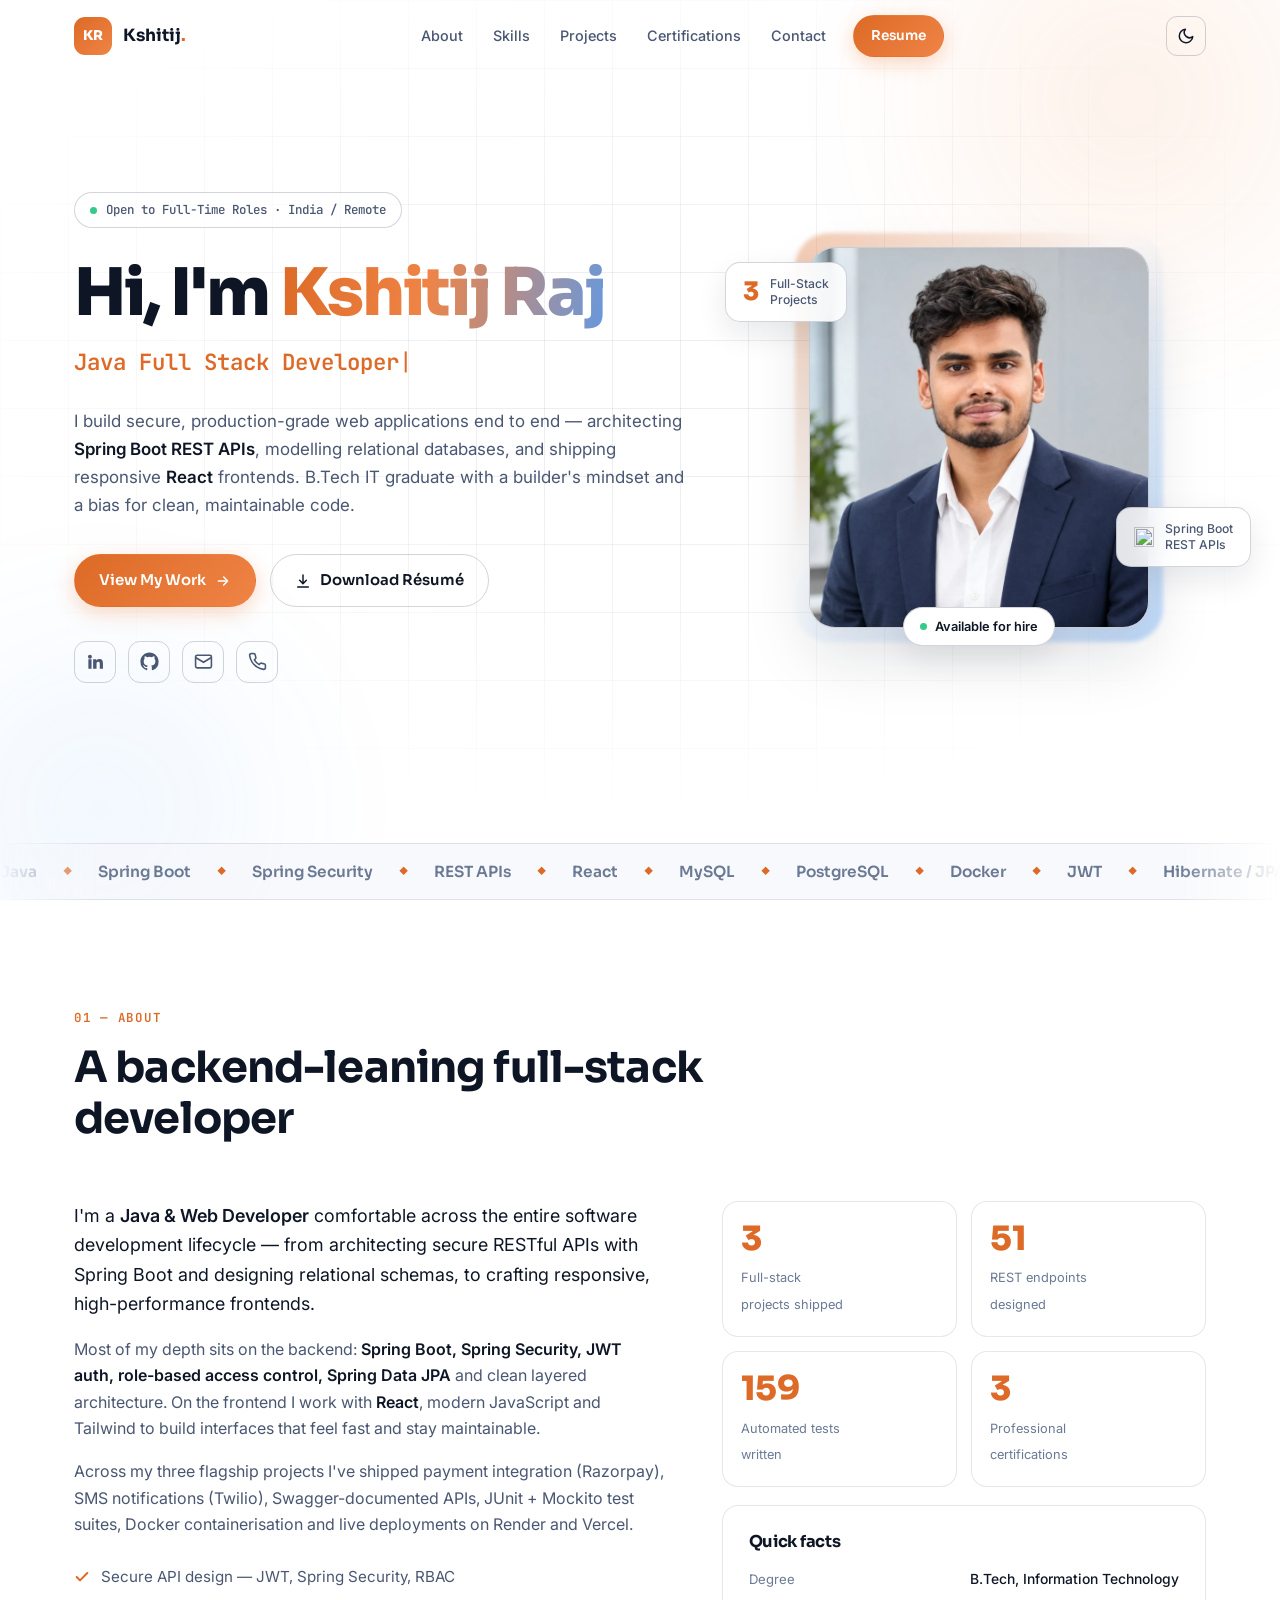
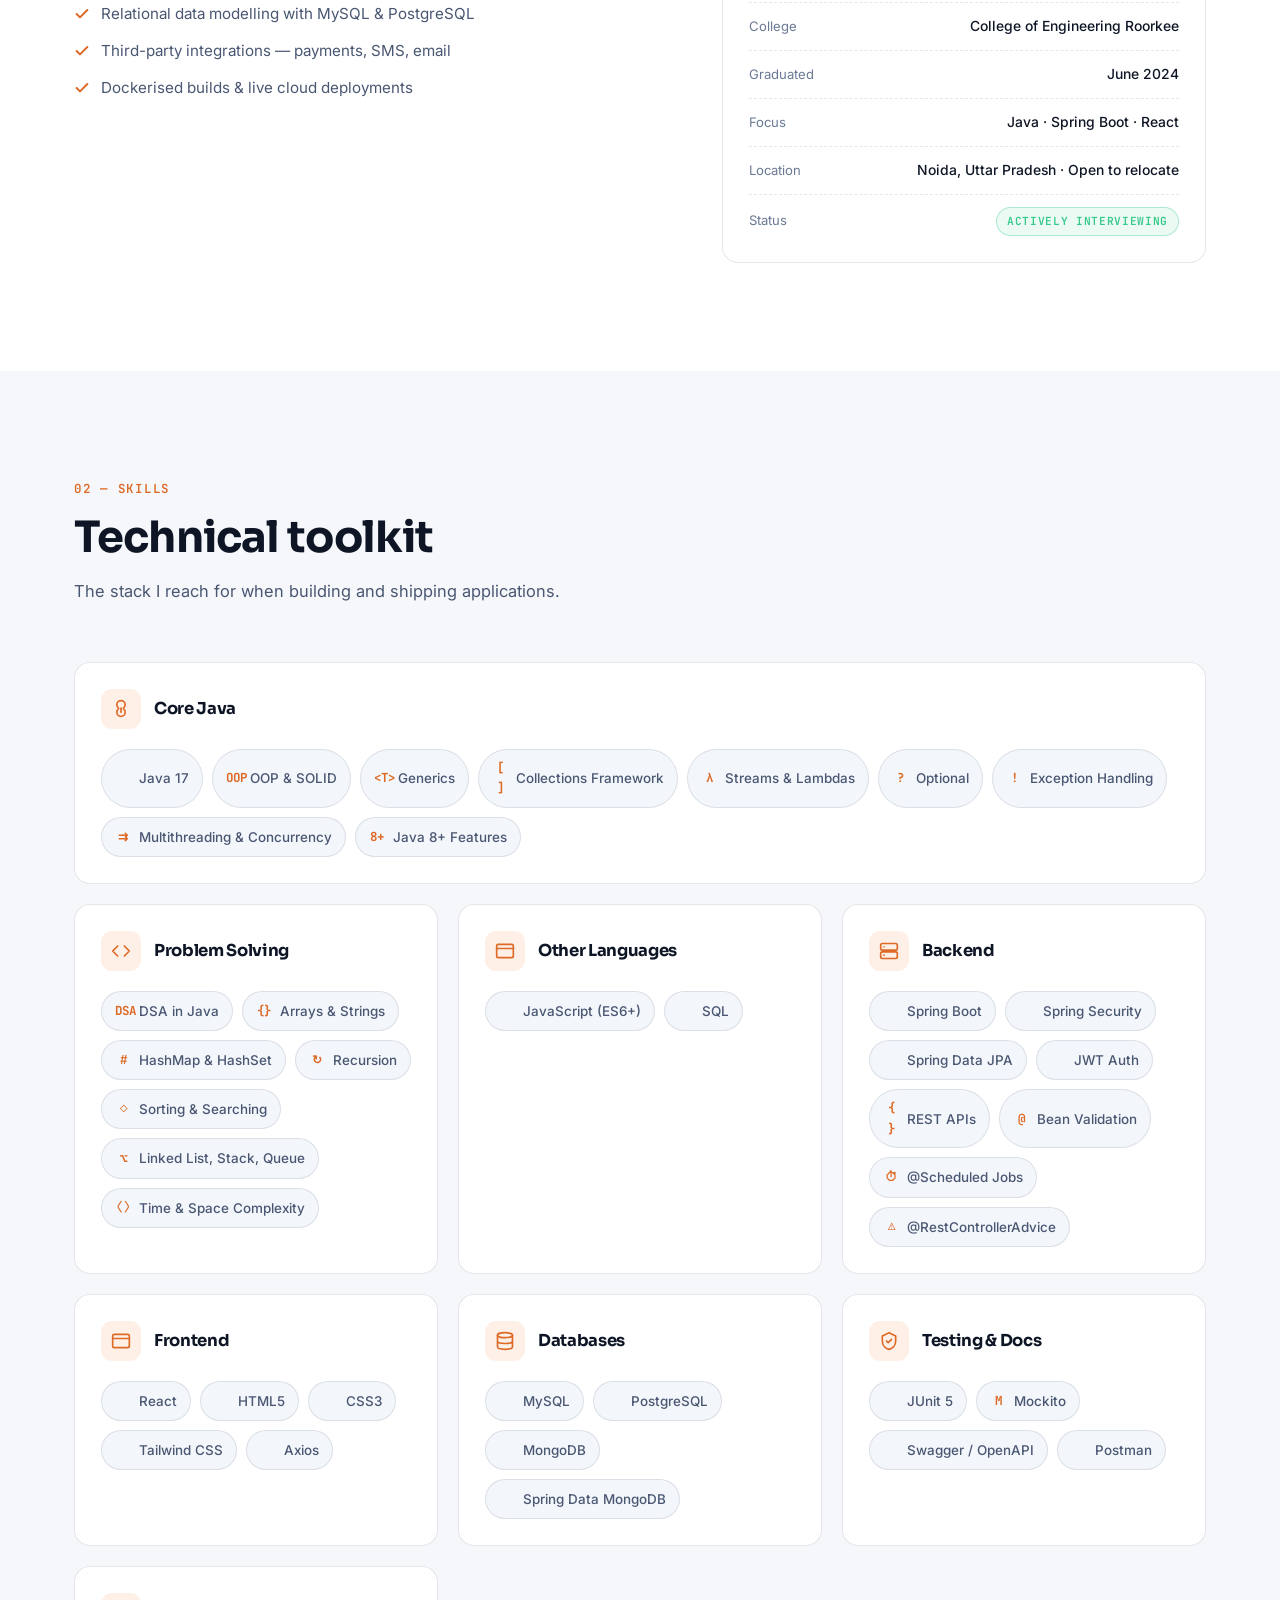
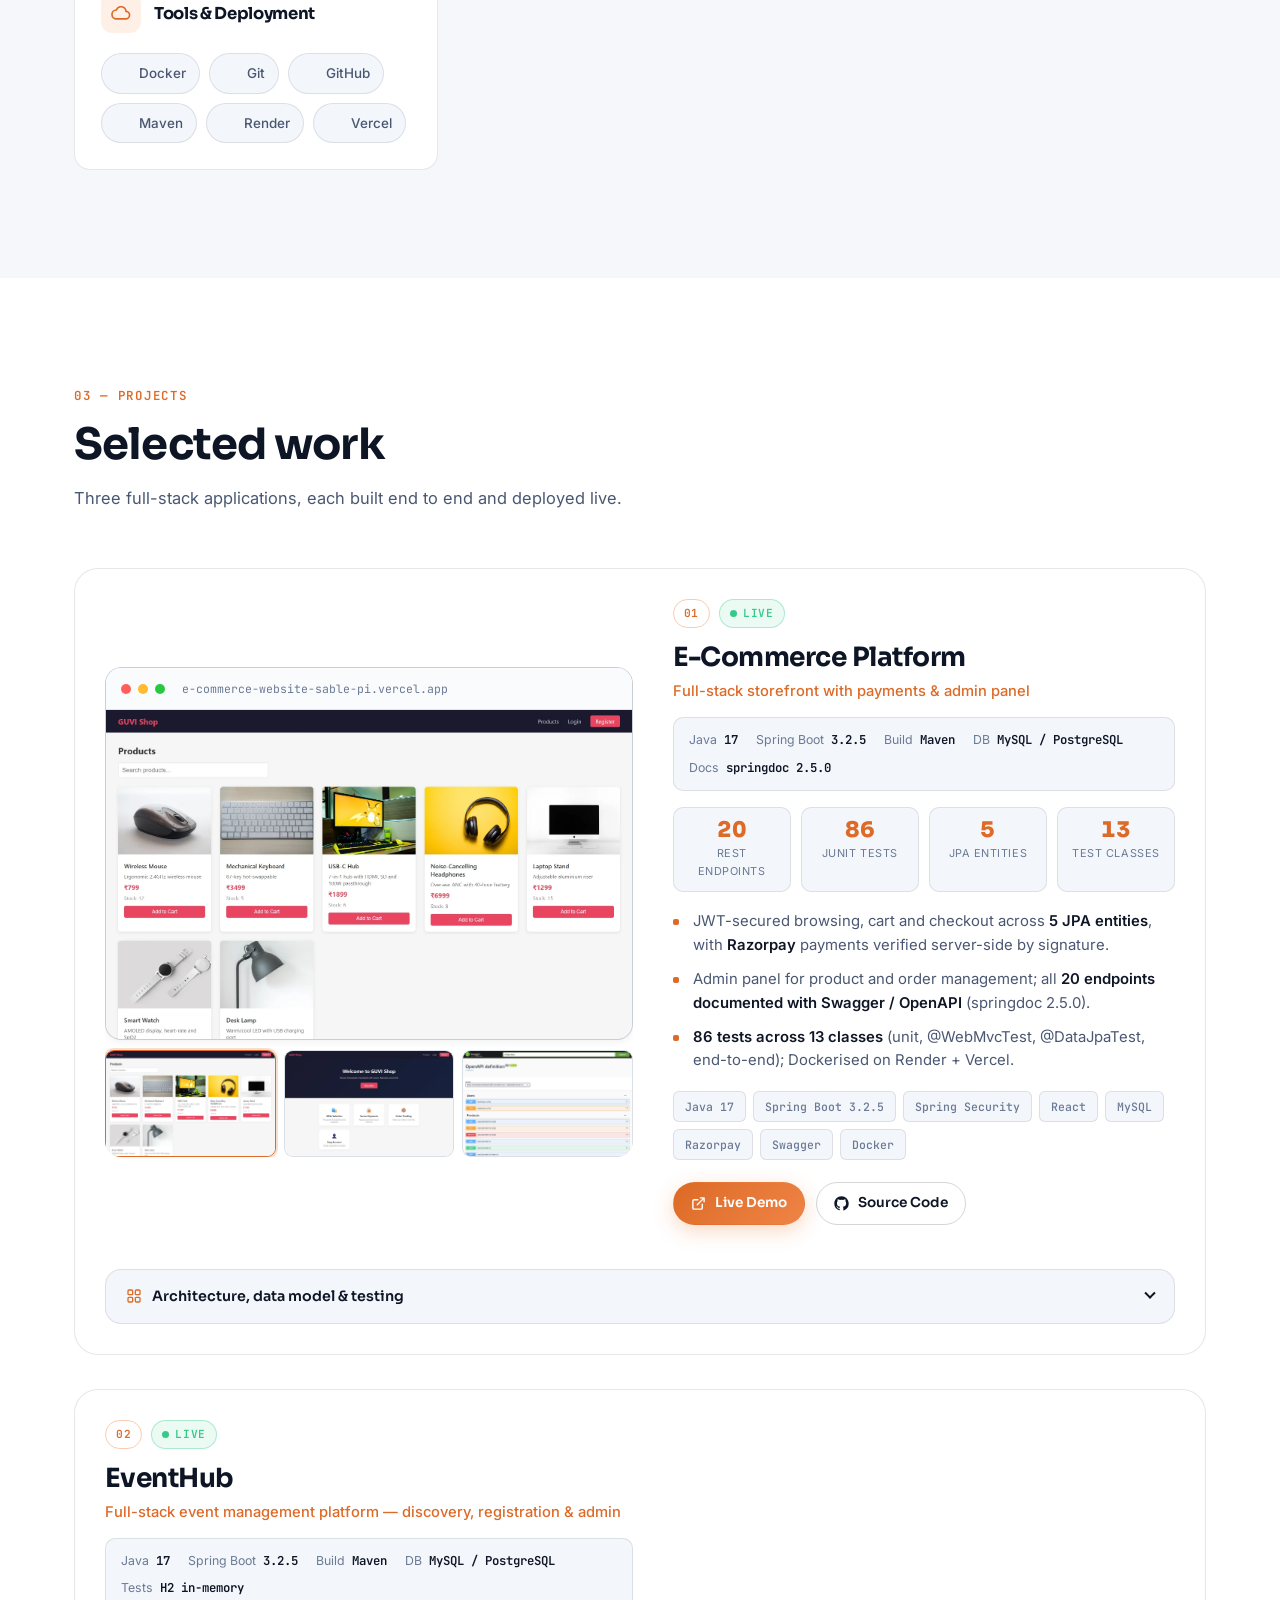
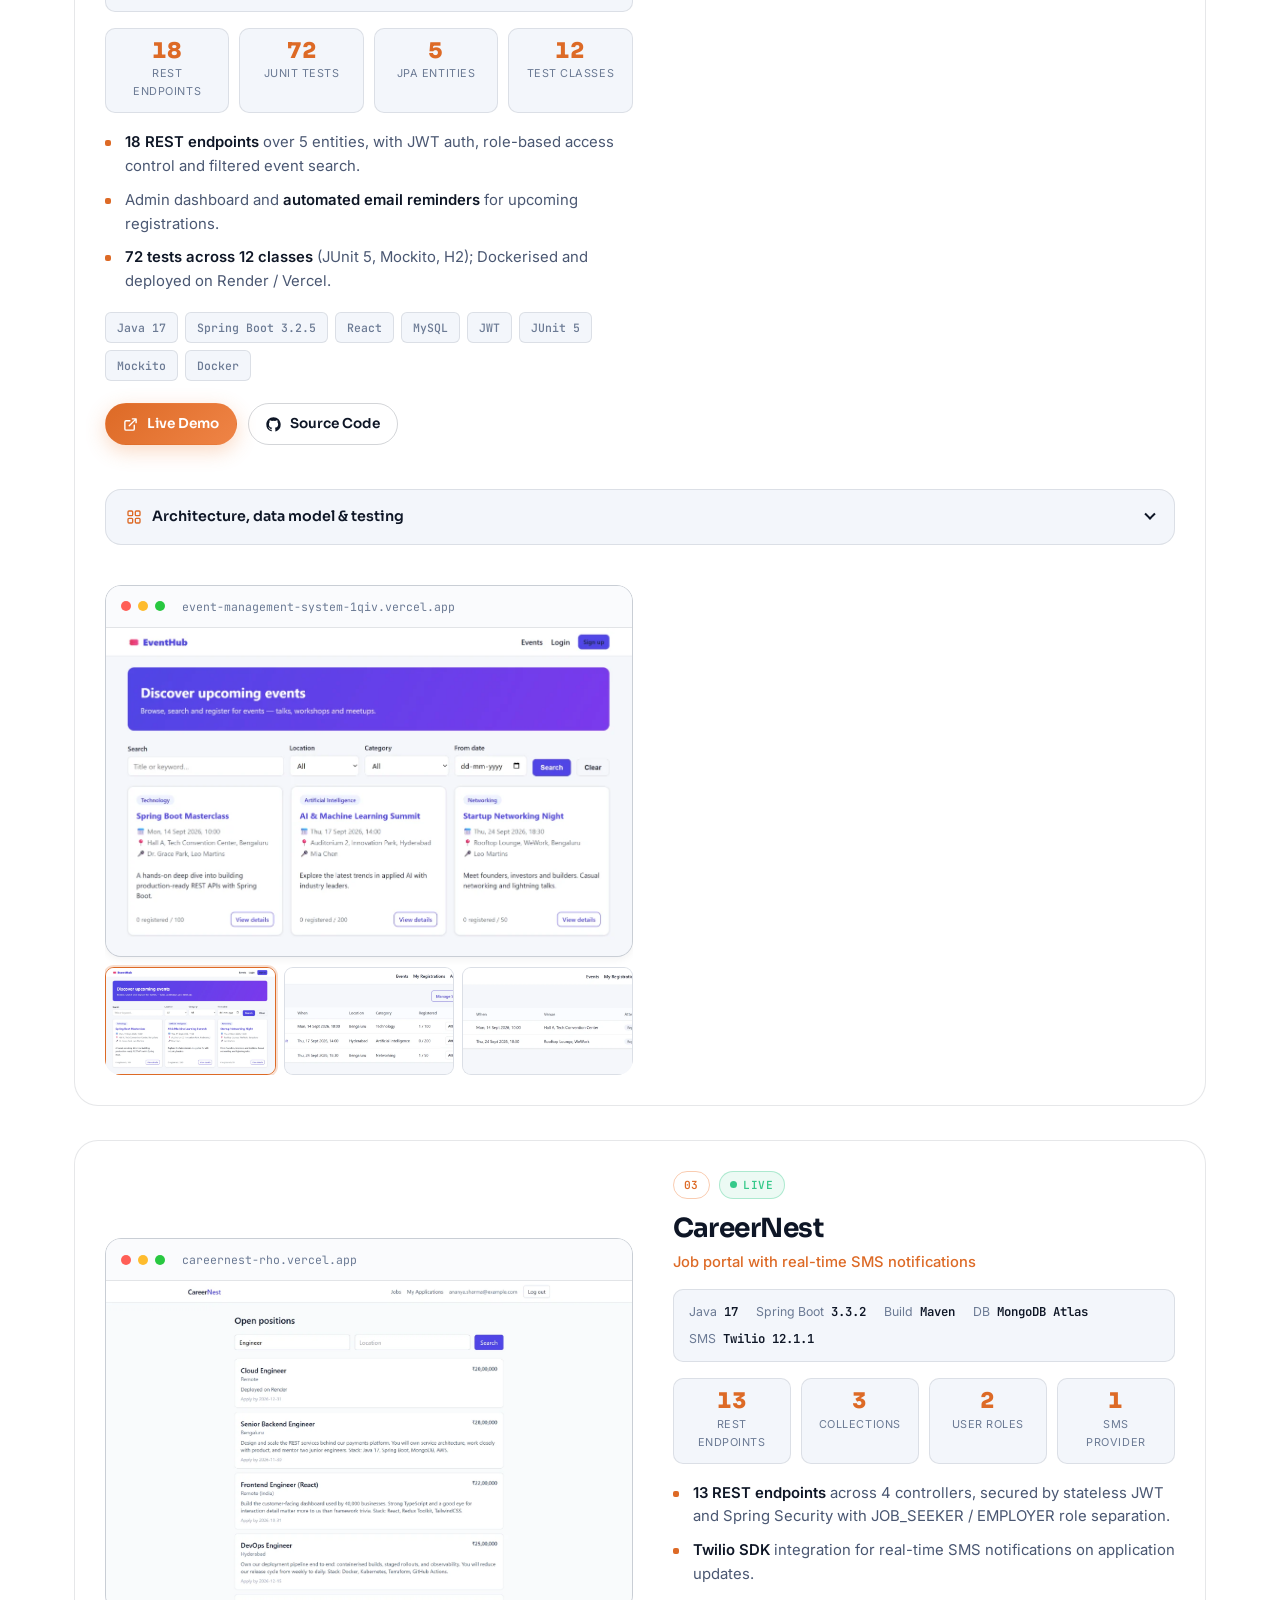
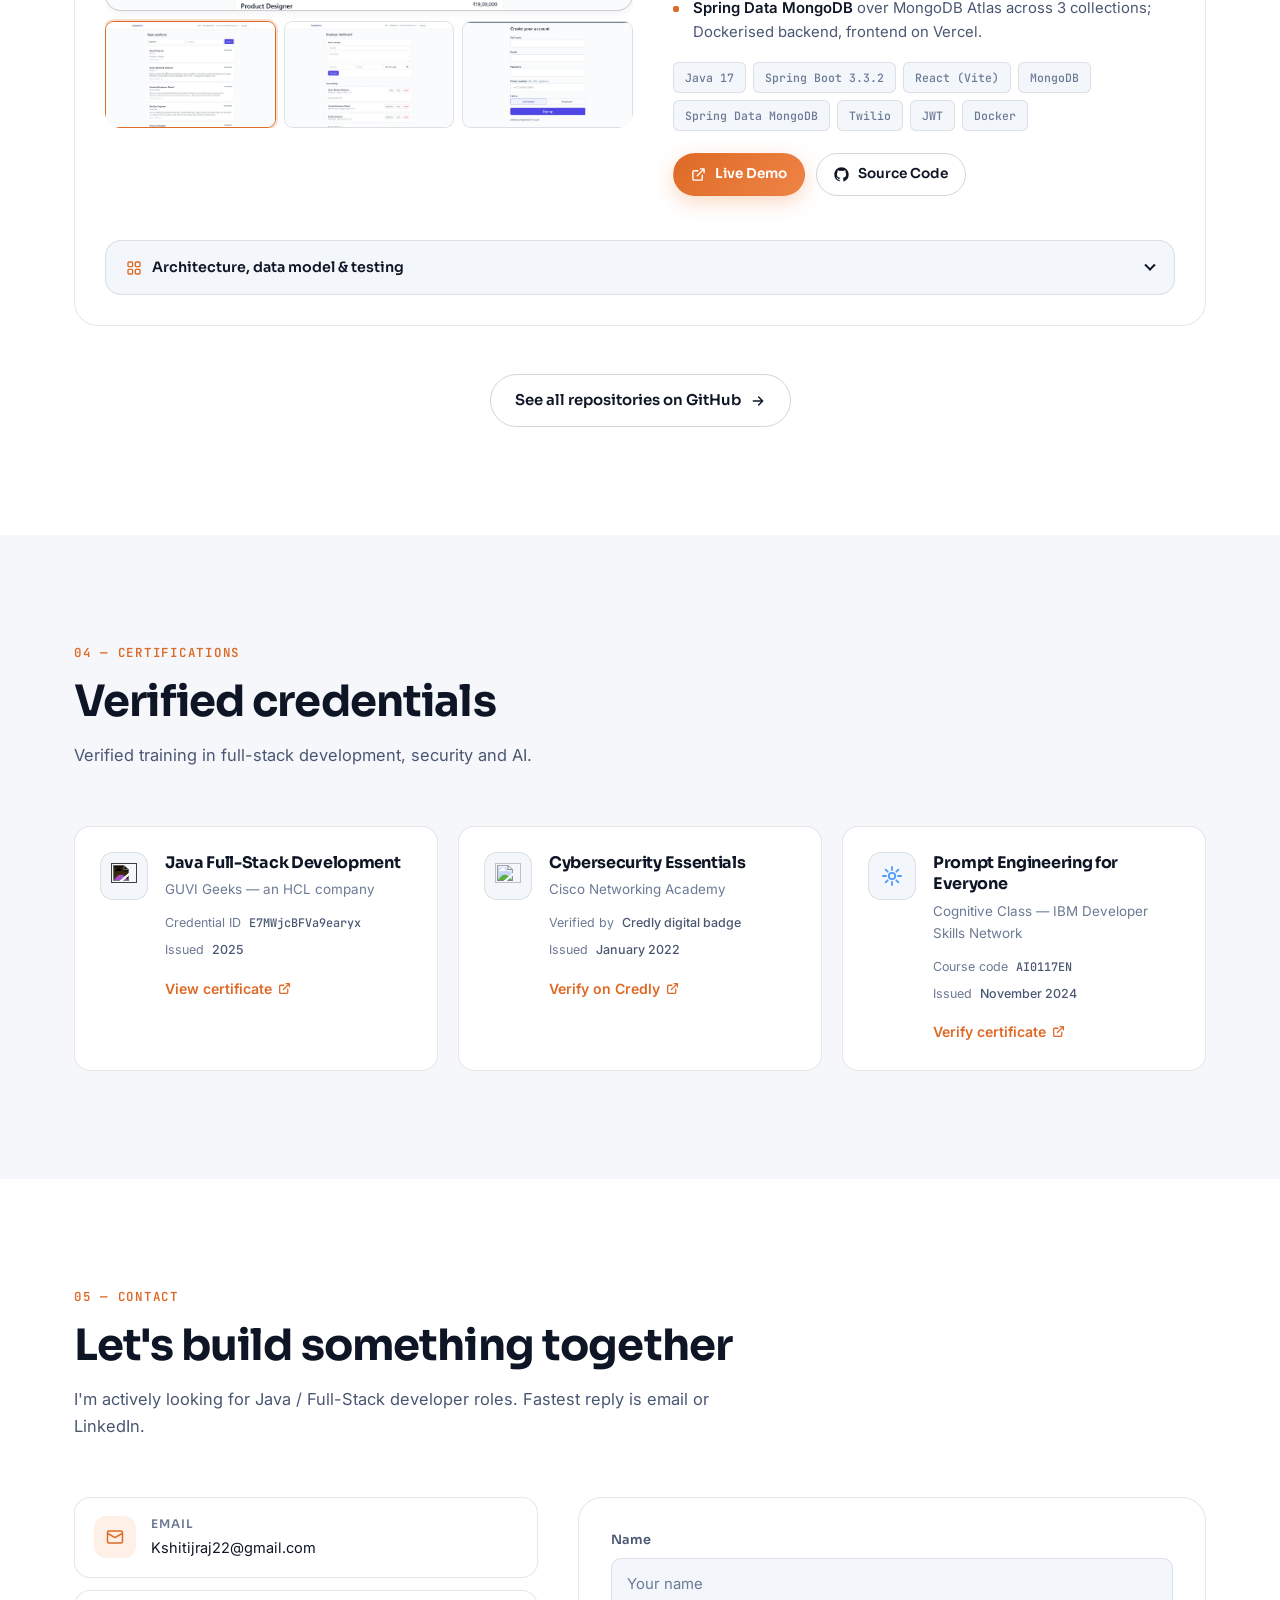
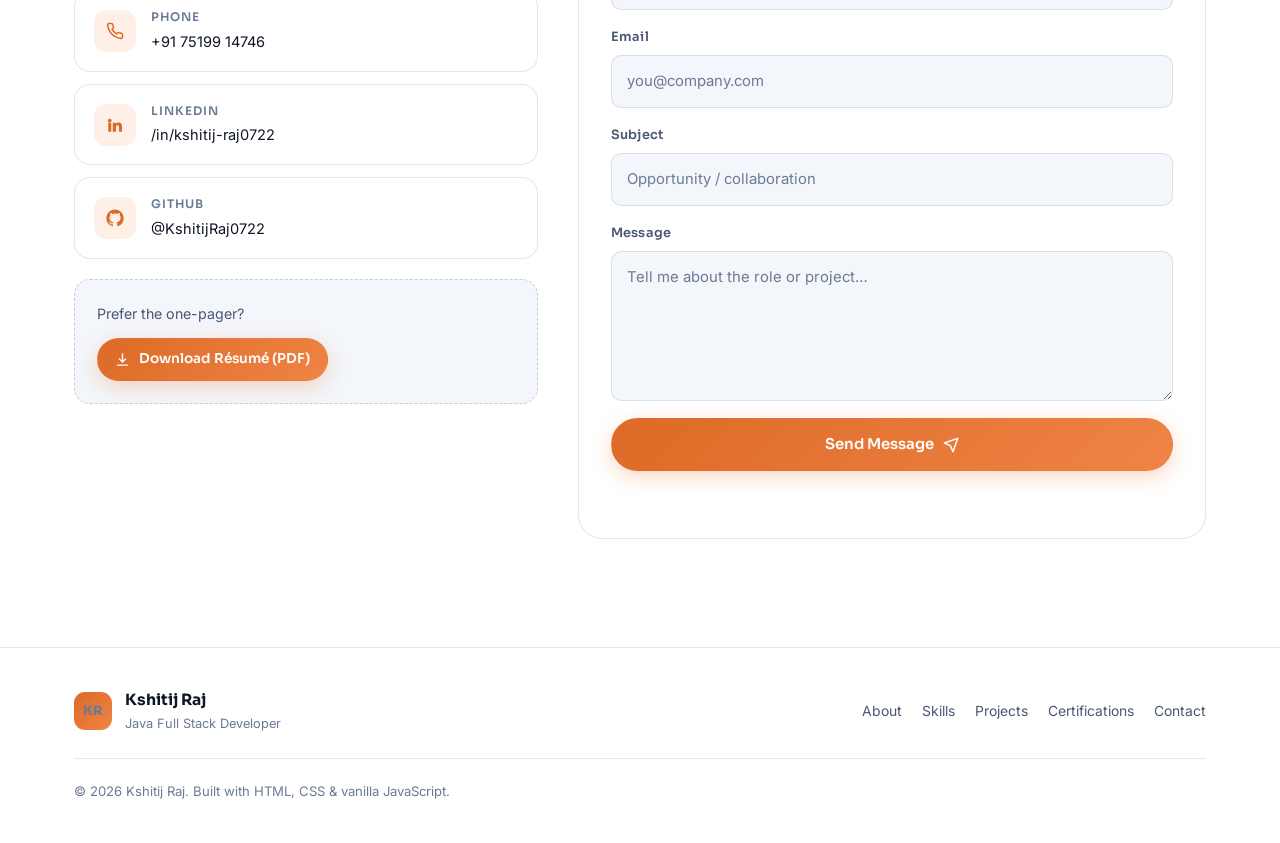
==== commit 14a06ee2: "Address mentor feedback: real metrics, architecture depth, Core Java Quick Facts showed 0 for every " ====
--- a/index.html
+++ b/index.html
@@ -7,7 +7,7 @@
 
 <meta name="description" content="Kshitij Raj — Java Full Stack Developer specialising in Spring Boot, REST APIs, React and MySQL. B.Tech IT graduate building secure, production-grade web applications." />
 <meta name="author" content="Kshitij Raj" />
-<meta name="keywords" content="Kshitij Raj, Java Developer, Full Stack Developer, Spring Boot, React, REST API, MySQL, PostgreSQL, Docker, Backend Developer, Fresher" />
+<meta name="keywords" content="Kshitij Raj, Java Developer, Full Stack Developer, Spring Boot, React, REST API, MySQL, PostgreSQL, MongoDB, Docker, JUnit, Backend Developer, Fresher" />
 <meta name="robots" content="index, follow" />
 <link rel="canonical" href="https://kshitijraj0722.github.io/Kshitij-Portfolio/" />
 
@@ -40,7 +40,7 @@
     "https://github.com/KshitijRaj0722"
   ],
   "alumniOf": { "@type": "CollegeOrUniversity", "name": "College of Engineering Roorkee" },
-  "knowsAbout": ["Java", "Spring Boot", "Spring Security", "REST APIs", "React", "MySQL", "PostgreSQL", "Docker"]
+  "knowsAbout": ["Java", "Spring Boot", "Spring Security", "REST APIs", "React", "MySQL", "PostgreSQL", "MongoDB", "Docker", "JUnit", "Data Structures and Algorithms"]
 }
 </script>
 </head>
@@ -62,7 +62,6 @@
       <a href="#skills">Skills</a>
       <a href="#projects">Projects</a>
       <a href="#certifications">Certifications</a>
-      <a href="#blog">Blog</a>
       <a href="#contact">Contact</a>
       <a class="btn btn--sm btn--primary nav__cta" href="assets/resume/Kshitij_Raj_Resume.pdf" download>Resume</a>
     </nav>
@@ -194,10 +193,12 @@
 
       <aside class="about__side reveal" data-delay="120">
         <div class="stat-grid">
-          <div class="stat"><b data-count="3">0</b><span>Full-stack<br>projects shipped</span></div>
-          <div class="stat"><b data-count="3">0</b><span>Professional<br>certifications</span></div>
-          <div class="stat"><b data-count="14" data-suffix="+">0</b><span>Automated tests<br>written</span></div>
-          <div class="stat"><b data-count="15" data-suffix="+">0</b><span>Tools &amp;<br>technologies</span></div>
+          <!-- Real values are rendered server-side. JS animates from 0 only if it
+               runs; if it never does, the correct number is already on screen. -->
+          <div class="stat"><b data-count="3">3</b><span>Full-stack<br>projects shipped</span></div>
+          <div class="stat"><b data-count="51">51</b><span>REST endpoints<br>designed</span></div>
+          <div class="stat"><b data-count="159">159</b><span>Automated tests<br>written</span></div>
+          <div class="stat"><b data-count="3">3</b><span>Professional<br>certifications</span></div>
         </div>
 
         <div class="info-card">
@@ -226,15 +227,52 @@
     </header>
 
     <div class="skills">
-      <article class="skill-card reveal">
+      <article class="skill-card skill-card--wide reveal">
+        <div class="skill-card__top">
+          <span class="skill-card__ico">
+            <svg viewBox="0 0 24 24" width="20" height="20" fill="none" stroke="currentColor" stroke-width="2" stroke-linecap="round" stroke-linejoin="round"><path d="M12 2a5 5 0 0 0-5 5c0 1.8.9 3.3 2.3 4.2C8 12.2 7 13.9 7 16a5 5 0 0 0 10 0c0-2.1-1-3.8-2.3-4.8A5 5 0 0 0 17 7a5 5 0 0 0-5-5z"/><path d="M12 11v5"/></svg>
+          </span>
+          <h3>Core Java</h3>
+        </div>
+        <ul class="tech">
+          <li><img src="https://cdn.simpleicons.org/openjdk/FFFFFF" alt="" loading="lazy">Java 17</li>
+          <li><span class="tech__glyph">OOP</span>OOP &amp; SOLID</li>
+          <li><span class="tech__glyph">&lt;T&gt;</span>Generics</li>
+          <li><span class="tech__glyph">[ ]</span>Collections Framework</li>
+          <li><span class="tech__glyph">λ</span>Streams &amp; Lambdas</li>
+          <li><span class="tech__glyph">?</span>Optional</li>
+          <li><span class="tech__glyph">!</span>Exception Handling</li>
+          <li><span class="tech__glyph">⇉</span>Multithreading &amp; Concurrency</li>
+          <li><span class="tech__glyph">8+</span>Java 8+ Features</li>
+        </ul>
+      </article>
+
+      <article class="skill-card reveal" data-delay="30">
         <div class="skill-card__top">
           <span class="skill-card__ico">
             <svg viewBox="0 0 24 24" width="20" height="20" fill="none" stroke="currentColor" stroke-width="2" stroke-linecap="round" stroke-linejoin="round"><path d="m16 18 6-6-6-6M8 6l-6 6 6 6"/></svg>
           </span>
-          <h3>Languages</h3>
+          <h3>Problem Solving</h3>
         </div>
         <ul class="tech">
-          <li><img src="https://cdn.simpleicons.org/openjdk/FFFFFF" alt="" loading="lazy">Java</li>
+          <li><span class="tech__glyph">DSA</span>DSA in Java</li>
+          <li><span class="tech__glyph">{}</span>Arrays &amp; Strings</li>
+          <li><span class="tech__glyph">#</span>HashMap &amp; HashSet</li>
+          <li><span class="tech__glyph">↻</span>Recursion</li>
+          <li><span class="tech__glyph">◇</span>Sorting &amp; Searching</li>
+          <li><span class="tech__glyph">⌥</span>Linked List, Stack, Queue</li>
+          <li><span class="tech__glyph">⟨⟩</span>Time &amp; Space Complexity</li>
+        </ul>
+      </article>
+
+      <article class="skill-card reveal" data-delay="60">
+        <div class="skill-card__top">
+          <span class="skill-card__ico">
+            <svg viewBox="0 0 24 24" width="20" height="20" fill="none" stroke="currentColor" stroke-width="2" stroke-linecap="round" stroke-linejoin="round"><rect x="2" y="4" width="20" height="16" rx="2"/><path d="M2 9h20"/></svg>
+          </span>
+          <h3>Other Languages</h3>
+        </div>
+        <ul class="tech">
           <li><img src="https://cdn.simpleicons.org/javascript/F7DF1E" alt="" loading="lazy">JavaScript (ES6+)</li>
           <li><img src="https://cdn.simpleicons.org/mysql/4479A1" alt="" loading="lazy">SQL</li>
         </ul>
@@ -253,6 +291,9 @@
           <li><img src="https://cdn.simpleicons.org/hibernate/59666C" alt="" loading="lazy">Spring Data JPA</li>
           <li><img src="https://cdn.simpleicons.org/jsonwebtokens/D63AFF" alt="" loading="lazy">JWT Auth</li>
           <li><span class="tech__glyph">{ }</span>REST APIs</li>
+          <li><span class="tech__glyph">@</span>Bean Validation</li>
+          <li><span class="tech__glyph">⏱</span>@Scheduled Jobs</li>
+          <li><span class="tech__glyph">⚠</span>@RestControllerAdvice</li>
         </ul>
       </article>
 
@@ -282,6 +323,8 @@
         <ul class="tech">
           <li><img src="https://cdn.simpleicons.org/mysql/4479A1" alt="" loading="lazy">MySQL</li>
           <li><img src="https://cdn.simpleicons.org/postgresql/4169E1" alt="" loading="lazy">PostgreSQL</li>
+          <li><img src="https://cdn.simpleicons.org/mongodb/47A248" alt="" loading="lazy">MongoDB</li>
+          <li><img src="https://cdn.simpleicons.org/hibernate/59666C" alt="" loading="lazy">Spring Data MongoDB</li>
         </ul>
       </article>
 
@@ -359,15 +402,28 @@
           </div>
           <h3 class="project__title">E-Commerce Platform</h3>
           <p class="project__tag">Full-stack storefront with payments &amp; admin panel</p>
+          <dl class="project__spec">
+            <div><dt>Java</dt><dd>17</dd></div>
+            <div><dt>Spring Boot</dt><dd>3.2.5</dd></div>
+            <div><dt>Build</dt><dd>Maven</dd></div>
+            <div><dt>DB</dt><dd>MySQL / PostgreSQL</dd></div>
+            <div><dt>Docs</dt><dd>springdoc 2.5.0</dd></div>
+          </dl>
+          <div class="project__metrics">
+            <div class="metric"><b>20</b><span>REST endpoints</span></div>
+            <div class="metric"><b>86</b><span>JUnit tests</span></div>
+            <div class="metric"><b>5</b><span>JPA entities</span></div>
+            <div class="metric"><b>13</b><span>test classes</span></div>
+          </div>
 
           <ul class="project__points">
-            <li>JWT-secured, role-based product browsing, cart and checkout flows integrated with <strong>Razorpay</strong> payments.</li>
-            <li>Admin panel for product and order management, with REST APIs documented via <strong>Swagger</strong>.</li>
-            <li>Containerised with <strong>Docker</strong>; backend deployed on Render, frontend on Vercel.</li>
+            <li>JWT-secured browsing, cart and checkout across <strong>5 JPA entities</strong>, with <strong>Razorpay</strong> payments verified server-side by signature.</li>
+            <li>Admin panel for product and order management; all <strong>20 endpoints documented with Swagger / OpenAPI</strong> (springdoc 2.5.0).</li>
+            <li><strong>86 tests across 13 classes</strong> (unit, @WebMvcTest, @DataJpaTest, end-to-end); Dockerised on Render + Vercel.</li>
           </ul>
 
           <ul class="project__stack">
-            <li>Java</li><li>Spring Boot</li><li>Spring Security</li><li>React</li><li>MySQL</li><li>Razorpay</li><li>JWT</li><li>Docker</li>
+            <li>Java 17</li><li>Spring Boot 3.2.5</li><li>Spring Security</li><li>React</li><li>MySQL</li><li>Razorpay</li><li>Swagger</li><li>Docker</li>
           </ul>
 
           <div class="project__links">
@@ -381,6 +437,131 @@
             </a>
           </div>
         </div>
+        <details class="arch">
+          <summary>
+            <svg viewBox="0 0 24 24" width="16" height="16" fill="none" stroke="currentColor" stroke-width="2" stroke-linecap="round" stroke-linejoin="round"><rect x="3" y="3" width="7" height="7" rx="1.5"/><rect x="14" y="3" width="7" height="7" rx="1.5"/><rect x="3" y="14" width="7" height="7" rx="1.5"/><rect x="14" y="14" width="7" height="7" rx="1.5"/></svg>
+            Architecture, data model &amp; testing
+          </summary>
+          <div class="arch__body">
+            <div>
+              <div class="arch__figure"><svg viewBox="0 0 690 210" role="img" aria-label="React SPA through JWT filter, controller, service and repository layers to MySQL, with Razorpay alongside the service layer" xmlns="http://www.w3.org/2000/svg">
+  <text x="12" y="18" font-family="JetBrains Mono, monospace" font-size="9.5"
+        letter-spacing="1.4" fill="var(--text-dim)">REQUEST FLOW</text>
+  
+    <rect x="12" y="44" width="118" height="54" rx="9"
+          fill="var(--surface)"
+          stroke="var(--line-strong)" stroke-width="1.2"/>
+    <text x="71" y="67" text-anchor="middle"
+          font-family="Sora, sans-serif" font-size="11.5" font-weight="700"
+          fill="var(--text)">React SPA</text>
+    <text x="71" y="83" text-anchor="middle"
+          font-family="JetBrains Mono, monospace" font-size="9"
+          fill="var(--text-dim)">React + Axios</text>
+  
+    <line x1="130" y1="71" x2="145" y2="71" stroke="var(--text-dim)" stroke-width="1.3"/>
+    <path d="M145 67 L152 71 L145 75 Z" fill="var(--text-dim)"/>
+  
+    <rect x="152" y="44" width="118" height="54" rx="9"
+          fill="var(--surface-2)"
+          stroke="var(--accent)" stroke-width="1.2"/>
+    <text x="211" y="67" text-anchor="middle"
+          font-family="Sora, sans-serif" font-size="11.5" font-weight="700"
+          fill="var(--accent)">JWT Filter</text>
+    <text x="211" y="83" text-anchor="middle"
+          font-family="JetBrains Mono, monospace" font-size="9"
+          fill="var(--text-dim)">Spring Security</text>
+  
+    <line x1="270" y1="71" x2="285" y2="71" stroke="var(--text-dim)" stroke-width="1.3"/>
+    <path d="M285 67 L292 71 L285 75 Z" fill="var(--text-dim)"/>
+  
+    <rect x="292" y="44" width="118" height="54" rx="9"
+          fill="var(--surface)"
+          stroke="var(--line-strong)" stroke-width="1.2"/>
+    <text x="351" y="67" text-anchor="middle"
+          font-family="Sora, sans-serif" font-size="11.5" font-weight="700"
+          fill="var(--text)">Controller</text>
+    <text x="351" y="83" text-anchor="middle"
+          font-family="JetBrains Mono, monospace" font-size="9"
+          fill="var(--text-dim)">5 controllers</text>
+  
+    <line x1="410" y1="71" x2="425" y2="71" stroke="var(--text-dim)" stroke-width="1.3"/>
+    <path d="M425 67 L432 71 L425 75 Z" fill="var(--text-dim)"/>
+  
+    <rect x="432" y="44" width="118" height="54" rx="9"
+          fill="var(--surface)"
+          stroke="var(--line-strong)" stroke-width="1.2"/>
+    <text x="491" y="67" text-anchor="middle"
+          font-family="Sora, sans-serif" font-size="11.5" font-weight="700"
+          fill="var(--text)">Service</text>
+    <text x="491" y="83" text-anchor="middle"
+          font-family="JetBrains Mono, monospace" font-size="9"
+          fill="var(--text-dim)">business logic</text>
+  
+    <line x1="550" y1="71" x2="565" y2="71" stroke="var(--text-dim)" stroke-width="1.3"/>
+    <path d="M565 67 L572 71 L565 75 Z" fill="var(--text-dim)"/>
+  
+    <rect x="572" y="44" width="118" height="54" rx="9"
+          fill="var(--surface)"
+          stroke="var(--line-strong)" stroke-width="1.2"/>
+    <text x="631" y="67" text-anchor="middle"
+          font-family="Sora, sans-serif" font-size="11.5" font-weight="700"
+          fill="var(--text)">Repository</text>
+    <text x="631" y="83" text-anchor="middle"
+          font-family="JetBrains Mono, monospace" font-size="9"
+          fill="var(--text-dim)">Spring Data JPA</text>
+
+  
+    <line x1="631" y1="98" x2="631" y2="141" stroke="var(--text-dim)" stroke-width="1.3" stroke-dasharray="3 3"/>
+    <path d="M627 141 L631 148 L635 141 Z" fill="var(--text-dim)"/>
+  
+    <rect x="562" y="148" width="138" height="46" rx="9"
+          fill="var(--surface-2)"
+          stroke="var(--accent)" stroke-width="1.2"/>
+    <text x="631" y="171" text-anchor="middle"
+          font-family="Sora, sans-serif" font-size="11.5" font-weight="700"
+          fill="var(--accent)">MySQL / PostgreSQL</text>
+    <text x="631" y="187" text-anchor="middle"
+          font-family="JetBrains Mono, monospace" font-size="9"
+          fill="var(--text-dim)">5 tables</text>
+
+  
+    <line x1="491" y1="98" x2="491" y2="141" stroke="var(--text-dim)" stroke-width="1.3" stroke-dasharray="3 3"/>
+    <path d="M487 141 L491 148 L495 141 Z" fill="var(--text-dim)"/>
+  
+    <rect x="410" y="148" width="138" height="46" rx="9"
+          fill="var(--surface)"
+          stroke="var(--line-strong)" stroke-width="1.2"/>
+    <text x="479" y="171" text-anchor="middle"
+          font-family="Sora, sans-serif" font-size="11.5" font-weight="700"
+          fill="var(--text)">Razorpay</text>
+    <text x="479" y="187" text-anchor="middle"
+          font-family="JetBrains Mono, monospace" font-size="9"
+          fill="var(--text-dim)">razorpay-java 1.4.5</text>
+</svg></div>
+              <p class="arch__cap">Layered Spring Boot architecture — every request passes the JWT filter before reaching a controller.</p>
+            </div>
+            <div>
+              <h4>Data model</h4>
+              <ul class="erd">
+                <li><code>User</code><span class="card">1 — N</span><code>Order</code><em>a user places many orders</em></li>
+                <li><code>Order</code><span class="card">1 — N</span><code>OrderItem</code><em>cascade ALL, eager fetch</em></li>
+                <li><code>OrderItem</code><span class="card">N — 1</span><code>Product</code><em>price snapshot at purchase</em></li>
+                <li><code>User</code><span class="card">1 — N</span><code>CartItem</code><em>lazy fetch, JSON-ignored</em></li>
+                <li><code>CartItem</code><span class="card">N — 1</span><code>Product</code><em>eager fetch for display</em></li>
+              </ul>
+            </div>
+            <div>
+              <h4>Implementation notes</h4>
+              <ul class="arch__notes">
+                <li><strong>Security:</strong> stateless JWT (jjwt) with a <code>OncePerRequestFilter</code>, BCrypt hashing, and role-based access separating <code>ROLE_USER</code> from <code>ROLE_ADMIN</code>. Custom <code>AuthenticationEntryPoint</code> and <code>AccessDeniedHandler</code> return JSON rather than HTML error pages.</li>
+                <li><strong>Payments:</strong> Razorpay order creation followed by server-side signature verification on <code>POST /api/orders/verify-payment</code> — the client is never trusted to confirm a payment.</li>
+                <li><strong>Error handling:</strong> a <code>@RestControllerAdvice</code> global handler maps <code>ResourceNotFoundException</code> and <code>BadRequestException</code> onto a consistent <code>ApiError</code> body.</li>
+                <li><strong>Testing:</strong> 86 tests across 13 classes — service unit tests with Mockito, <code>@WebMvcTest</code> controller slices, <code>@DataJpaTest</code> repository tests, and a full end-to-end workflow test.</li>
+                <li><strong>Deployment:</strong> multi-stage Dockerfile; an <code>EnvironmentPostProcessor</code> rewrites Render’s <code>DATABASE_URL</code> into JDBC form at boot.</li>
+              </ul>
+            </div>
+          </div>
+        </details>
       </article>
 
       <!-- Project 2 -->
@@ -411,15 +592,28 @@
           </div>
           <h3 class="project__title">EventHub</h3>
           <p class="project__tag">Full-stack event management platform — discovery, registration &amp; admin</p>
+          <dl class="project__spec">
+            <div><dt>Java</dt><dd>17</dd></div>
+            <div><dt>Spring Boot</dt><dd>3.2.5</dd></div>
+            <div><dt>Build</dt><dd>Maven</dd></div>
+            <div><dt>DB</dt><dd>MySQL / PostgreSQL</dd></div>
+            <div><dt>Tests</dt><dd>H2 in-memory</dd></div>
+          </dl>
+          <div class="project__metrics">
+            <div class="metric"><b>18</b><span>REST endpoints</span></div>
+            <div class="metric"><b>72</b><span>JUnit tests</span></div>
+            <div class="metric"><b>5</b><span>JPA entities</span></div>
+            <div class="metric"><b>12</b><span>test classes</span></div>
+          </div>
 
           <ul class="project__points">
-            <li>JWT-based authentication with <strong>role-based access control</strong>, plus event search and registration.</li>
+            <li><strong>18 REST endpoints</strong> over 5 entities, with JWT auth, role-based access control and filtered event search.</li>
             <li>Admin dashboard and <strong>automated email reminders</strong> for upcoming registrations.</li>
-            <li><strong>14+ unit tests</strong> with JUnit &amp; Mockito; Dockerised and deployed on Render / Vercel.</li>
+            <li><strong>72 tests across 12 classes</strong> (JUnit 5, Mockito, H2); Dockerised and deployed on Render / Vercel.</li>
           </ul>
 
           <ul class="project__stack">
-            <li>Java</li><li>Spring Boot</li><li>React</li><li>MySQL</li><li>JWT</li><li>JUnit</li><li>Mockito</li><li>Docker</li>
+            <li>Java 17</li><li>Spring Boot 3.2.5</li><li>React</li><li>MySQL</li><li>JWT</li><li>JUnit 5</li><li>Mockito</li><li>Docker</li>
           </ul>
 
           <div class="project__links">
@@ -433,6 +627,131 @@
             </a>
           </div>
         </div>
+        <details class="arch">
+          <summary>
+            <svg viewBox="0 0 24 24" width="16" height="16" fill="none" stroke="currentColor" stroke-width="2" stroke-linecap="round" stroke-linejoin="round"><rect x="3" y="3" width="7" height="7" rx="1.5"/><rect x="14" y="3" width="7" height="7" rx="1.5"/><rect x="3" y="14" width="7" height="7" rx="1.5"/><rect x="14" y="14" width="7" height="7" rx="1.5"/></svg>
+            Architecture, data model &amp; testing
+          </summary>
+          <div class="arch__body">
+            <div>
+              <div class="arch__figure"><svg viewBox="0 0 690 210" role="img" aria-label="React SPA through JWT filter, controller, service and repository layers to MySQL, with the mail scheduler alongside the service layer" xmlns="http://www.w3.org/2000/svg">
+  <text x="12" y="18" font-family="JetBrains Mono, monospace" font-size="9.5"
+        letter-spacing="1.4" fill="var(--text-dim)">REQUEST FLOW</text>
+  
+    <rect x="12" y="44" width="118" height="54" rx="9"
+          fill="var(--surface)"
+          stroke="var(--line-strong)" stroke-width="1.2"/>
+    <text x="71" y="67" text-anchor="middle"
+          font-family="Sora, sans-serif" font-size="11.5" font-weight="700"
+          fill="var(--text)">React SPA</text>
+    <text x="71" y="83" text-anchor="middle"
+          font-family="JetBrains Mono, monospace" font-size="9"
+          fill="var(--text-dim)">React + Axios</text>
+  
+    <line x1="130" y1="71" x2="145" y2="71" stroke="var(--text-dim)" stroke-width="1.3"/>
+    <path d="M145 67 L152 71 L145 75 Z" fill="var(--text-dim)"/>
+  
+    <rect x="152" y="44" width="118" height="54" rx="9"
+          fill="var(--surface-2)"
+          stroke="var(--accent)" stroke-width="1.2"/>
+    <text x="211" y="67" text-anchor="middle"
+          font-family="Sora, sans-serif" font-size="11.5" font-weight="700"
+          fill="var(--accent)">JWT Filter</text>
+    <text x="211" y="83" text-anchor="middle"
+          font-family="JetBrains Mono, monospace" font-size="9"
+          fill="var(--text-dim)">Spring Security</text>
+  
+    <line x1="270" y1="71" x2="285" y2="71" stroke="var(--text-dim)" stroke-width="1.3"/>
+    <path d="M285 67 L292 71 L285 75 Z" fill="var(--text-dim)"/>
+  
+    <rect x="292" y="44" width="118" height="54" rx="9"
+          fill="var(--surface)"
+          stroke="var(--line-strong)" stroke-width="1.2"/>
+    <text x="351" y="67" text-anchor="middle"
+          font-family="Sora, sans-serif" font-size="11.5" font-weight="700"
+          fill="var(--text)">Controller</text>
+    <text x="351" y="83" text-anchor="middle"
+          font-family="JetBrains Mono, monospace" font-size="9"
+          fill="var(--text-dim)">5 controllers</text>
+  
+    <line x1="410" y1="71" x2="425" y2="71" stroke="var(--text-dim)" stroke-width="1.3"/>
+    <path d="M425 67 L432 71 L425 75 Z" fill="var(--text-dim)"/>
+  
+    <rect x="432" y="44" width="118" height="54" rx="9"
+          fill="var(--surface)"
+          stroke="var(--line-strong)" stroke-width="1.2"/>
+    <text x="491" y="67" text-anchor="middle"
+          font-family="Sora, sans-serif" font-size="11.5" font-weight="700"
+          fill="var(--text)">Service</text>
+    <text x="491" y="83" text-anchor="middle"
+          font-family="JetBrains Mono, monospace" font-size="9"
+          fill="var(--text-dim)">business logic</text>
+  
+    <line x1="550" y1="71" x2="565" y2="71" stroke="var(--text-dim)" stroke-width="1.3"/>
+    <path d="M565 67 L572 71 L565 75 Z" fill="var(--text-dim)"/>
+  
+    <rect x="572" y="44" width="118" height="54" rx="9"
+          fill="var(--surface)"
+          stroke="var(--line-strong)" stroke-width="1.2"/>
+    <text x="631" y="67" text-anchor="middle"
+          font-family="Sora, sans-serif" font-size="11.5" font-weight="700"
+          fill="var(--text)">Repository</text>
+    <text x="631" y="83" text-anchor="middle"
+          font-family="JetBrains Mono, monospace" font-size="9"
+          fill="var(--text-dim)">Spring Data JPA</text>
+
+  
+    <line x1="631" y1="98" x2="631" y2="141" stroke="var(--text-dim)" stroke-width="1.3" stroke-dasharray="3 3"/>
+    <path d="M627 141 L631 148 L635 141 Z" fill="var(--text-dim)"/>
+  
+    <rect x="562" y="148" width="138" height="46" rx="9"
+          fill="var(--surface-2)"
+          stroke="var(--accent)" stroke-width="1.2"/>
+    <text x="631" y="171" text-anchor="middle"
+          font-family="Sora, sans-serif" font-size="11.5" font-weight="700"
+          fill="var(--accent)">MySQL / PostgreSQL</text>
+    <text x="631" y="187" text-anchor="middle"
+          font-family="JetBrains Mono, monospace" font-size="9"
+          fill="var(--text-dim)">6 tables</text>
+
+  
+    <line x1="491" y1="98" x2="491" y2="141" stroke="var(--text-dim)" stroke-width="1.3" stroke-dasharray="3 3"/>
+    <path d="M487 141 L491 148 L495 141 Z" fill="var(--text-dim)"/>
+  
+    <rect x="410" y="148" width="138" height="46" rx="9"
+          fill="var(--surface)"
+          stroke="var(--line-strong)" stroke-width="1.2"/>
+    <text x="479" y="171" text-anchor="middle"
+          font-family="Sora, sans-serif" font-size="11.5" font-weight="700"
+          fill="var(--text)">Mail Scheduler</text>
+    <text x="479" y="187" text-anchor="middle"
+          font-family="JetBrains Mono, monospace" font-size="9"
+          fill="var(--text-dim)">@Scheduled + SMTP</text>
+</svg></div>
+              <p class="arch__cap">Interface-and-implementation service layer, with a scheduled job driving reminder emails.</p>
+            </div>
+            <div>
+              <h4>Data model</h4>
+              <ul class="erd">
+                <li><code>User</code><span class="card">1 — N</span><code>Registration</code><em>one row per signup</em></li>
+                <li><code>Event</code><span class="card">1 — N</span><code>Registration</code><em>capacity enforced in service</em></li>
+                <li><code>Registration</code><span class="card">UNIQUE</span><code>(user_id, event_id)</code><em>DB-level guard against double booking</em></li>
+                <li><code>Event</code><span class="card">N — N</span><code>Speaker</code><em>join table <code>event_speakers</code></em></li>
+                <li><code>User</code><span class="card">enum</span><code>Role</code><em>STRING-persisted, not ordinal</em></li>
+              </ul>
+            </div>
+            <div>
+              <h4>Implementation notes</h4>
+              <ul class="arch__notes">
+                <li><strong>Data integrity:</strong> duplicate registrations are blocked by a composite <code>@UniqueConstraint</code> on <code>(user_id, event_id)</code> — enforced by the database, not just application code, so a race between two requests still cannot double-book.</li>
+                <li><strong>Many-to-many:</strong> events and speakers are joined through an <code>event_speakers</code> table with <code>LAZY</code> fetching to avoid loading speaker graphs on list views.</li>
+                <li><strong>Scheduling:</strong> <code>EventReminderScheduler</code> runs on <code>@Scheduled</code> and dispatches reminder emails via <code>spring-boot-starter-mail</code>.</li>
+                <li><strong>Layering:</strong> every service is split into an interface plus an <code>Impl</code> class, so controllers depend on abstractions and tests can substitute mocks cleanly.</li>
+                <li><strong>Testing:</strong> 72 tests across 12 classes, run against an in-memory H2 database so the suite needs no external services. Actuator is exposed for health checks.</li>
+              </ul>
+            </div>
+          </div>
+        </details>
       </article>
 
       <!-- Project 3 -->
@@ -463,15 +782,28 @@
           </div>
           <h3 class="project__title">CareerNest</h3>
           <p class="project__tag">Job portal with real-time SMS notifications</p>
+          <dl class="project__spec">
+            <div><dt>Java</dt><dd>17</dd></div>
+            <div><dt>Spring Boot</dt><dd>3.3.2</dd></div>
+            <div><dt>Build</dt><dd>Maven</dd></div>
+            <div><dt>DB</dt><dd>MongoDB Atlas</dd></div>
+            <div><dt>SMS</dt><dd>Twilio 12.1.1</dd></div>
+          </dl>
+          <div class="project__metrics">
+            <div class="metric"><b>13</b><span>REST endpoints</span></div>
+            <div class="metric"><b>3</b><span>collections</span></div>
+            <div class="metric"><b>2</b><span>user roles</span></div>
+            <div class="metric"><b>1</b><span>SMS provider</span></div>
+          </div>
 
           <ul class="project__points">
-            <li>Spring Boot REST API with a <strong>React (Vite)</strong> frontend, secured by JWT and Spring Security.</li>
+            <li><strong>13 REST endpoints</strong> across 4 controllers, secured by stateless JWT and Spring Security with JOB_SEEKER / EMPLOYER role separation.</li>
             <li><strong>Twilio SDK</strong> integration for real-time SMS notifications on application updates.</li>
-            <li><strong>Spring Data JPA + PostgreSQL</strong> for persistence; Dockerised backend, frontend on Vercel.</li>
+            <li><strong>Spring Data MongoDB</strong> over MongoDB Atlas across 3 collections; Dockerised backend, frontend on Vercel.</li>
           </ul>
 
           <ul class="project__stack">
-            <li>Java</li><li>Spring Boot</li><li>React (Vite)</li><li>PostgreSQL</li><li>Spring Data JPA</li><li>Twilio</li><li>JWT</li><li>Docker</li>
+            <li>Java 17</li><li>Spring Boot 3.3.2</li><li>React (Vite)</li><li>MongoDB</li><li>Spring Data MongoDB</li><li>Twilio</li><li>JWT</li><li>Docker</li>
           </ul>
 
           <div class="project__links">
@@ -485,6 +817,131 @@
             </a>
           </div>
         </div>
+        <details class="arch">
+          <summary>
+            <svg viewBox="0 0 24 24" width="16" height="16" fill="none" stroke="currentColor" stroke-width="2" stroke-linecap="round" stroke-linejoin="round"><rect x="3" y="3" width="7" height="7" rx="1.5"/><rect x="14" y="3" width="7" height="7" rx="1.5"/><rect x="3" y="14" width="7" height="7" rx="1.5"/><rect x="14" y="14" width="7" height="7" rx="1.5"/></svg>
+            Architecture, data model &amp; testing
+          </summary>
+          <div class="arch__body">
+            <div>
+              <div class="arch__figure"><svg viewBox="0 0 690 210" role="img" aria-label="React SPA through JWT filter, controller, service and repository layers to MongoDB, with Twilio alongside the service layer" xmlns="http://www.w3.org/2000/svg">
+  <text x="12" y="18" font-family="JetBrains Mono, monospace" font-size="9.5"
+        letter-spacing="1.4" fill="var(--text-dim)">REQUEST FLOW</text>
+  
+    <rect x="12" y="44" width="118" height="54" rx="9"
+          fill="var(--surface)"
+          stroke="var(--line-strong)" stroke-width="1.2"/>
+    <text x="71" y="67" text-anchor="middle"
+          font-family="Sora, sans-serif" font-size="11.5" font-weight="700"
+          fill="var(--text)">React SPA</text>
+    <text x="71" y="83" text-anchor="middle"
+          font-family="JetBrains Mono, monospace" font-size="9"
+          fill="var(--text-dim)">React (Vite)</text>
+  
+    <line x1="130" y1="71" x2="145" y2="71" stroke="var(--text-dim)" stroke-width="1.3"/>
+    <path d="M145 67 L152 71 L145 75 Z" fill="var(--text-dim)"/>
+  
+    <rect x="152" y="44" width="118" height="54" rx="9"
+          fill="var(--surface-2)"
+          stroke="var(--accent)" stroke-width="1.2"/>
+    <text x="211" y="67" text-anchor="middle"
+          font-family="Sora, sans-serif" font-size="11.5" font-weight="700"
+          fill="var(--accent)">JWT Filter</text>
+    <text x="211" y="83" text-anchor="middle"
+          font-family="JetBrains Mono, monospace" font-size="9"
+          fill="var(--text-dim)">Spring Security</text>
+  
+    <line x1="270" y1="71" x2="285" y2="71" stroke="var(--text-dim)" stroke-width="1.3"/>
+    <path d="M285 67 L292 71 L285 75 Z" fill="var(--text-dim)"/>
+  
+    <rect x="292" y="44" width="118" height="54" rx="9"
+          fill="var(--surface)"
+          stroke="var(--line-strong)" stroke-width="1.2"/>
+    <text x="351" y="67" text-anchor="middle"
+          font-family="Sora, sans-serif" font-size="11.5" font-weight="700"
+          fill="var(--text)">Controller</text>
+    <text x="351" y="83" text-anchor="middle"
+          font-family="JetBrains Mono, monospace" font-size="9"
+          fill="var(--text-dim)">4 controllers</text>
+  
+    <line x1="410" y1="71" x2="425" y2="71" stroke="var(--text-dim)" stroke-width="1.3"/>
+    <path d="M425 67 L432 71 L425 75 Z" fill="var(--text-dim)"/>
+  
+    <rect x="432" y="44" width="118" height="54" rx="9"
+          fill="var(--surface)"
+          stroke="var(--line-strong)" stroke-width="1.2"/>
+    <text x="491" y="67" text-anchor="middle"
+          font-family="Sora, sans-serif" font-size="11.5" font-weight="700"
+          fill="var(--text)">Service</text>
+    <text x="491" y="83" text-anchor="middle"
+          font-family="JetBrains Mono, monospace" font-size="9"
+          fill="var(--text-dim)">business logic</text>
+  
+    <line x1="550" y1="71" x2="565" y2="71" stroke="var(--text-dim)" stroke-width="1.3"/>
+    <path d="M565 67 L572 71 L565 75 Z" fill="var(--text-dim)"/>
+  
+    <rect x="572" y="44" width="118" height="54" rx="9"
+          fill="var(--surface)"
+          stroke="var(--line-strong)" stroke-width="1.2"/>
+    <text x="631" y="67" text-anchor="middle"
+          font-family="Sora, sans-serif" font-size="11.5" font-weight="700"
+          fill="var(--text)">Repository</text>
+    <text x="631" y="83" text-anchor="middle"
+          font-family="JetBrains Mono, monospace" font-size="9"
+          fill="var(--text-dim)">MongoRepository</text>
+
+  
+    <line x1="631" y1="98" x2="631" y2="141" stroke="var(--text-dim)" stroke-width="1.3" stroke-dasharray="3 3"/>
+    <path d="M627 141 L631 148 L635 141 Z" fill="var(--text-dim)"/>
+  
+    <rect x="562" y="148" width="138" height="46" rx="9"
+          fill="var(--surface-2)"
+          stroke="var(--accent)" stroke-width="1.2"/>
+    <text x="631" y="171" text-anchor="middle"
+          font-family="Sora, sans-serif" font-size="11.5" font-weight="700"
+          fill="var(--accent)">MongoDB Atlas</text>
+    <text x="631" y="187" text-anchor="middle"
+          font-family="JetBrains Mono, monospace" font-size="9"
+          fill="var(--text-dim)">3 collections</text>
+
+  
+    <line x1="491" y1="98" x2="491" y2="141" stroke="var(--text-dim)" stroke-width="1.3" stroke-dasharray="3 3"/>
+    <path d="M487 141 L491 148 L495 141 Z" fill="var(--text-dim)"/>
+  
+    <rect x="410" y="148" width="138" height="46" rx="9"
+          fill="var(--surface)"
+          stroke="var(--line-strong)" stroke-width="1.2"/>
+    <text x="479" y="171" text-anchor="middle"
+          font-family="Sora, sans-serif" font-size="11.5" font-weight="700"
+          fill="var(--text)">Twilio SMS</text>
+    <text x="479" y="187" text-anchor="middle"
+          font-family="JetBrains Mono, monospace" font-size="9"
+          fill="var(--text-dim)">twilio 12.1.1</text>
+</svg></div>
+              <p class="arch__cap">Document-oriented persistence — Spring Data MongoDB rather than JPA.</p>
+            </div>
+            <div>
+              <h4>Data model</h4>
+              <ul class="erd">
+                <li><code>users</code><span class="card">document</span><code>@Document("users")</code><em>seeker or employer role</em></li>
+                <li><code>jobs</code><span class="card">document</span><code>@Document("jobs")</code><em>holds employer reference</em></li>
+                <li><code>job_applications</code><span class="card">document</span><code>seeker × job</code><em>guarded by DuplicateApplicationException</em></li>
+                <li><code>User</code><span class="card">enum</span><code>Role</code><em>JOB_SEEKER / EMPLOYER</em></li>
+                <li><code>Job</code><span class="card">ref</span><code>postedBy</code><em>employer id stored on the document</em></li>
+              </ul>
+            </div>
+            <div>
+              <h4>Implementation notes</h4>
+              <ul class="arch__notes">
+                <li><strong>Persistence:</strong> document-oriented storage on MongoDB Atlas via <code>MongoRepository</code> — deliberately different from the JPA projects, so the data model is denormalised rather than joined.</li>
+                <li><strong>Notifications:</strong> <code>SmsServiceImpl</code> wraps the Twilio SDK to send real-time SMS when an application status changes; the phone number is collected at sign-up.</li>
+                <li><strong>Authorisation:</strong> a <code>CurrentUserProvider</code> resolves the authenticated principal, and <code>ForbiddenOperationException</code> stops an employer from touching another employer’s postings.</li>
+                <li><strong>Domain errors:</strong> typed exceptions — <code>DuplicateApplicationException</code>, <code>EmailAlreadyExistsException</code>, <code>ResourceNotFoundException</code> — are translated to HTTP status codes by a global handler.</li>
+                <li><strong>Honest gap:</strong> this project has the thinnest test coverage of the three; expanding it is the next thing on my list.</li>
+              </ul>
+            </div>
+          </div>
+        </details>
       </article>
 
     </div>
@@ -560,45 +1017,11 @@
   </div>
 </section>
 
-<!-- ============ BLOG ============ -->
-<section class="sec" id="blog">
+<!-- ============ CONTACT ============ -->
+<section class="sec" id="contact">
   <div class="wrap">
     <header class="sec__head reveal">
-      <p class="sec__eyebrow">05 — Writing</p>
-      <h2 class="sec__title">Notes from the build</h2>
-      <p class="sec__sub">Articles on the problems I hit while shipping these projects.</p>
-    </header>
-
-    <div class="blog">
-      <article class="post reveal">
-        <span class="post__tag">Spring Security</span>
-        <h3>Securing a Spring Boot API with JWT and role-based access</h3>
-        <p>A practical walkthrough of the filter chain, token generation, refresh strategy and the mistakes that cost me a weekend.</p>
-        <span class="post__meta" data-needs-link>Draft — coming soon</span>
-      </article>
-
-      <article class="post reveal" data-delay="80">
-        <span class="post__tag">Integrations</span>
-        <h3>Integrating Razorpay payments into a Spring Boot + React store</h3>
-        <p>Order creation, signature verification, webhook handling, and how to keep the payment flow idempotent.</p>
-        <span class="post__meta" data-needs-link>Draft — coming soon</span>
-      </article>
-
-      <article class="post reveal" data-delay="160">
-        <span class="post__tag">DevOps</span>
-        <h3>Dockerising a Spring Boot app and deploying it free on Render</h3>
-        <p>Multi-stage builds, slimming the image, environment configuration and connecting a managed PostgreSQL instance.</p>
-        <span class="post__meta" data-needs-link>Draft — coming soon</span>
-      </article>
-    </div>
-  </div>
-</section>
-
-<!-- ============ CONTACT ============ -->
-<section class="sec sec--alt" id="contact">
-  <div class="wrap">
-    <header class="sec__head reveal">
-      <p class="sec__eyebrow">06 — Contact</p>
+      <p class="sec__eyebrow">05 — Contact</p>
       <h2 class="sec__title">Let's build something together</h2>
       <p class="sec__sub">I'm actively looking for Java / Full-Stack developer roles. Fastest reply is email or LinkedIn.</p>
     </header>
--- a/css/style.css
+++ b/css/style.css
@@ -451,6 +451,9 @@
    SKILLS
    ========================================================================== */
 .skills { display: grid; grid-template-columns: repeat(3, 1fr); gap: 20px; }
+/* Core Java carries the most items — give it the full row so the pills don't
+   wrap into a much taller card than its neighbours. */
+.skill-card--wide { grid-column: 1 / -1; }
 
 .skill-card {
   padding: 26px; border-radius: var(--r);
@@ -577,6 +580,99 @@
 
 .project__links { display: flex; flex-wrap: wrap; gap: 11px; }
 
+/* Version / stack strip — answers "which Java, which Spring Boot, which DB" */
+.project__spec {
+  display: flex; flex-wrap: wrap; gap: 7px 18px;
+  margin: 14px 0 4px; padding: 12px 15px;
+  border-radius: var(--r-sm);
+  background: var(--surface-2); border: 1px solid var(--line);
+}
+.project__spec div { display: flex; align-items: baseline; gap: 7px; font-size: .77rem; }
+.project__spec dt { color: var(--text-dim); flex-shrink: 0; }
+.project__spec dd { font-family: var(--font-mono); color: var(--text); font-weight: 600; }
+
+/* Metric chips — API count, tests, entities */
+.project__metrics { display: flex; flex-wrap: wrap; gap: 10px; margin: 16px 0 4px; }
+.metric {
+  flex: 1 1 90px; padding: 11px 14px; border-radius: var(--r-sm);
+  background: var(--surface-2); border: 1px solid var(--line); text-align: center;
+}
+.metric b {
+  display: block; font-family: var(--font-display); font-size: 1.35rem; font-weight: 800;
+  color: var(--accent); line-height: 1; font-variant-numeric: tabular-nums;
+}
+.metric span {
+  display: block; margin-top: 4px; font-size: .68rem; letter-spacing: .05em;
+  text-transform: uppercase; color: var(--text-dim);
+}
+
+/* ---------- Architecture disclosure ---------- */
+.arch {
+  grid-column: 1 / -1;
+  margin-top: 4px; border-radius: var(--r);
+  background: var(--surface-2); border: 1px solid var(--line);
+  overflow: hidden;
+}
+.arch > summary {
+  display: flex; align-items: center; gap: 10px;
+  padding: 15px 20px; cursor: pointer; list-style: none;
+  font-family: var(--font-display); font-size: .89rem; font-weight: 600;
+  transition: background-color .2s, color .2s;
+}
+.arch > summary::-webkit-details-marker { display: none; }
+.arch > summary:hover { color: var(--accent); background: color-mix(in srgb, var(--accent) 6%, transparent); }
+.arch > summary::after {
+  content: ''; margin-left: auto; flex-shrink: 0;
+  width: 8px; height: 8px; border-right: 2px solid currentColor; border-bottom: 2px solid currentColor;
+  transform: rotate(45deg) translate(-2px, -2px);
+  transition: transform .25s var(--ease);
+}
+.arch[open] > summary::after { transform: rotate(-135deg) translate(-2px, -2px); }
+.arch > summary svg { color: var(--accent); flex-shrink: 0; }
+
+.arch__body { padding: 4px 20px 22px; display: grid; gap: 22px; }
+/* Grid items default to min-width:auto, which would let the wide SVG push the
+   track past the viewport instead of scrolling inside its own container. */
+.arch__body > * { min-width: 0; }
+.arch__figure { overflow-x: auto; min-width: 0; overscroll-behavior-x: contain; }
+.arch__figure svg { min-width: 520px; height: auto; }
+.arch__cap {
+  margin-top: 8px; font-size: .76rem; color: var(--text-dim); font-style: italic;
+}
+
+.arch h4 {
+  font-size: .8rem; letter-spacing: .08em; text-transform: uppercase;
+  color: var(--text-dim); margin-bottom: 12px; font-family: var(--font-mono); font-weight: 600;
+}
+
+/* Entity relationship rows */
+.erd { display: grid; gap: 8px; }
+.erd li {
+  display: flex; flex-wrap: wrap; align-items: baseline; gap: 8px;
+  padding: 9px 13px; border-radius: 8px;
+  background: var(--surface); border: 1px solid var(--line);
+  font-size: .82rem;
+}
+.erd code {
+  font-family: var(--font-mono); font-size: .78rem; font-weight: 600; color: var(--text);
+}
+.erd .card {
+  font-family: var(--font-mono); font-size: .72rem; font-weight: 700;
+  color: var(--accent); padding: 1px 7px; border-radius: 5px;
+  background: rgba(240,128,60,.12); white-space: nowrap;
+}
+.erd em { color: var(--text-dim); font-style: normal; font-size: .78rem; }
+
+.arch__notes { display: grid; gap: 9px; }
+.arch__notes li {
+  position: relative; padding-left: 18px; font-size: .86rem; color: var(--text-mid); line-height: 1.6;
+}
+.arch__notes li::before {
+  content: ''; position: absolute; left: 0; top: 8px;
+  width: 5px; height: 5px; border-radius: 50%; background: var(--accent-2);
+}
+.arch__notes strong { color: var(--text); font-weight: 600; }
+
 /* ==========================================================================
    CERTIFICATIONS
    ========================================================================== */
@@ -601,31 +697,6 @@
 .cert__meta dt { color: var(--text-dim); flex-shrink: 0; }
 .cert__meta dd { color: var(--text-mid); font-weight: 500; }
 .cert__meta code { font-family: var(--font-mono); font-size: .74rem; }
-
-/* ==========================================================================
-   BLOG
-   ========================================================================== */
-.blog { display: grid; grid-template-columns: repeat(3, 1fr); gap: 20px; }
-
-.post {
-  display: flex; flex-direction: column;
-  padding: 26px; border-radius: var(--r);
-  background: var(--surface); border: 1px solid var(--line);
-  transition: transform .3s var(--ease), border-color .3s, box-shadow .3s var(--ease);
-}
-.post:hover { transform: translateY(-5px); border-color: var(--line-strong); box-shadow: var(--shadow); }
-.post__tag {
-  align-self: flex-start;
-  font-family: var(--font-mono); font-size: .7rem; font-weight: 600;
-  letter-spacing: .06em; text-transform: uppercase; color: var(--accent);
-  padding: 4px 10px; border-radius: 6px; background: rgba(240,128,60,.1);
-  margin-bottom: 15px;
-}
-.post h3 { font-size: 1.04rem; line-height: 1.4; margin-bottom: 11px; }
-.post p { font-size: .89rem; color: var(--text-mid); flex: 1; }
-.post__meta {
-  margin-top: 18px; font-family: var(--font-mono); font-size: .74rem; color: var(--text-dim);
-}
 
 /* ==========================================================================
    CONTACT
@@ -747,7 +818,7 @@
   .float-card--2 { right: -2%; }
 
   .about { grid-template-columns: 1fr; gap: 40px; }
-  .skills, .certs, .blog { grid-template-columns: repeat(2, 1fr); }
+  .skills, .certs { grid-template-columns: repeat(2, 1fr); }
   .contact { grid-template-columns: 1fr; }
   .project, .project--flip { grid-template-columns: 1fr; gap: 26px; }
   .project--flip .project__media { order: 0; }
@@ -778,7 +849,7 @@
   .sec__head { margin-bottom: 40px; }
   .wrap { padding-inline: 18px; }
 
-  .skills, .certs, .blog, .stat-grid { grid-template-columns: 1fr; }
+  .skills, .certs, .stat-grid { grid-template-columns: 1fr; }
   .float-card { display: none; }
   .project { padding: 18px; }
   .contact__form { padding: 24px 20px; }
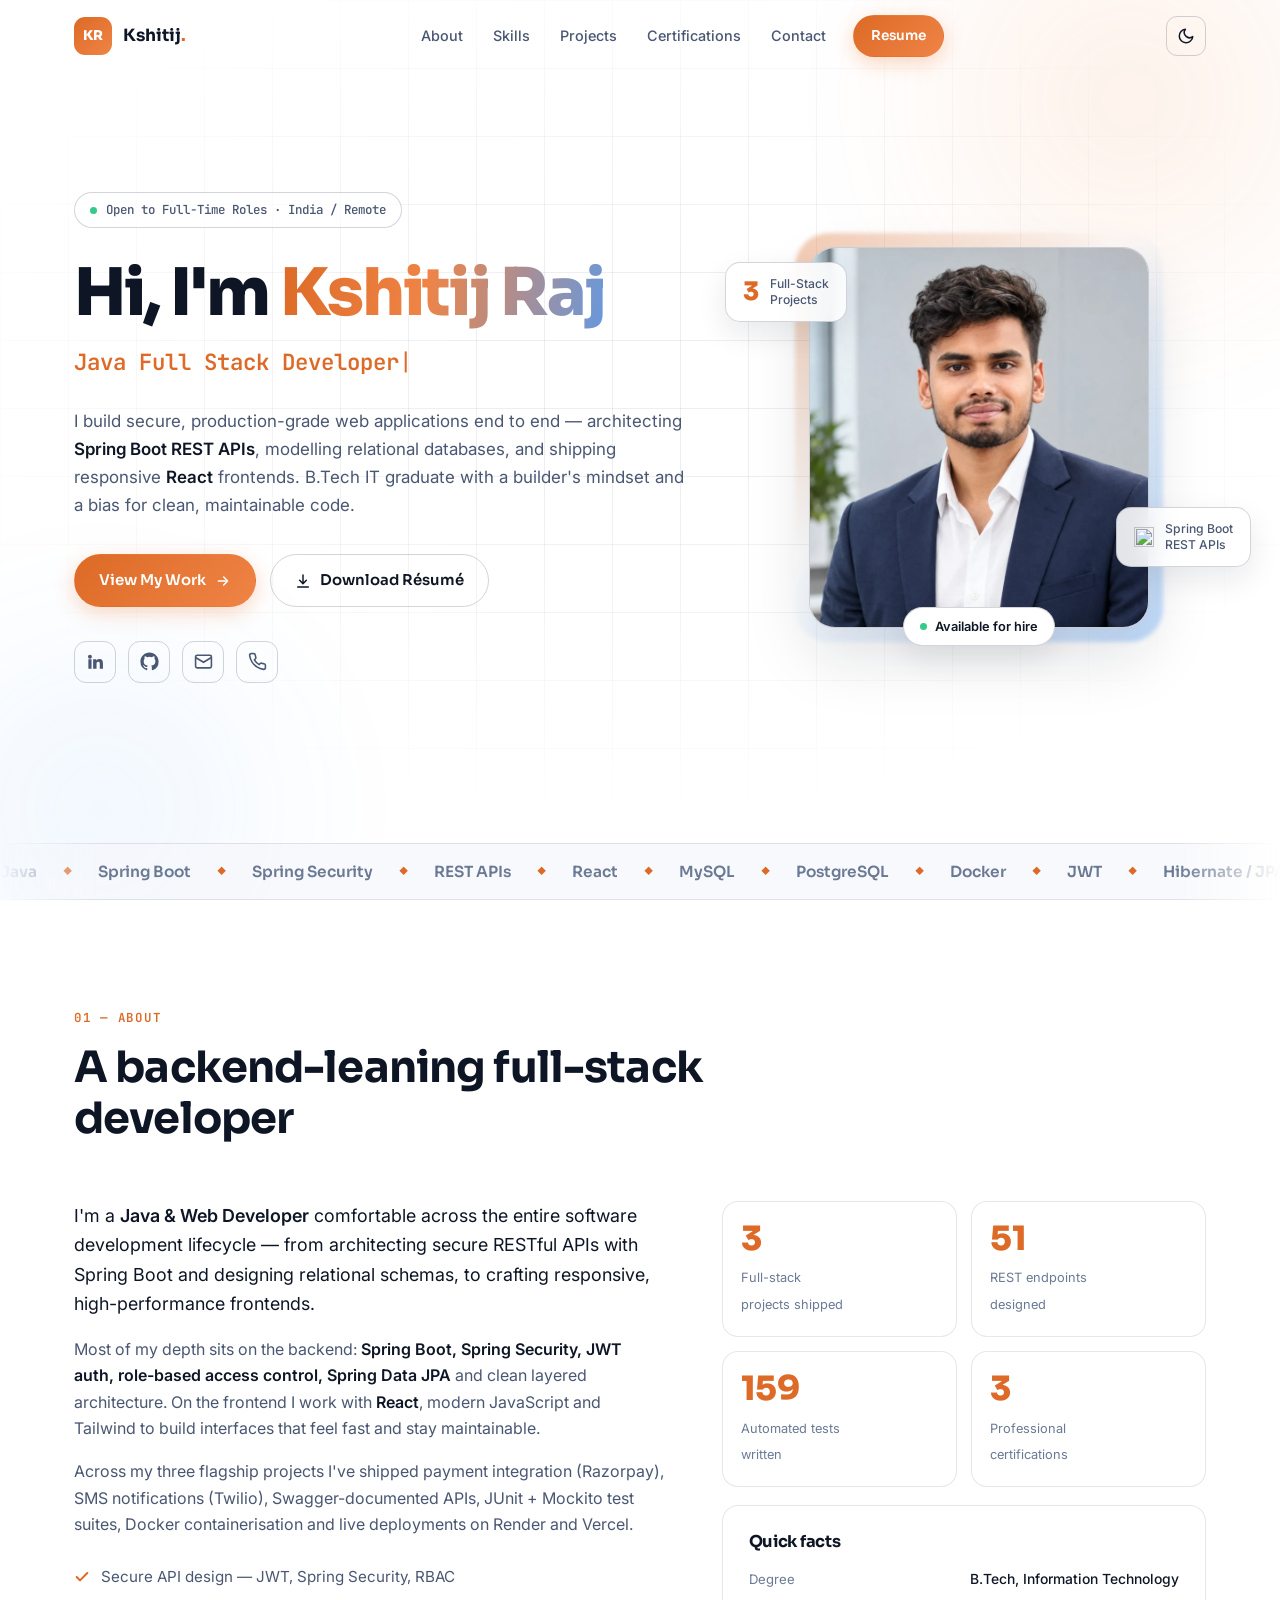
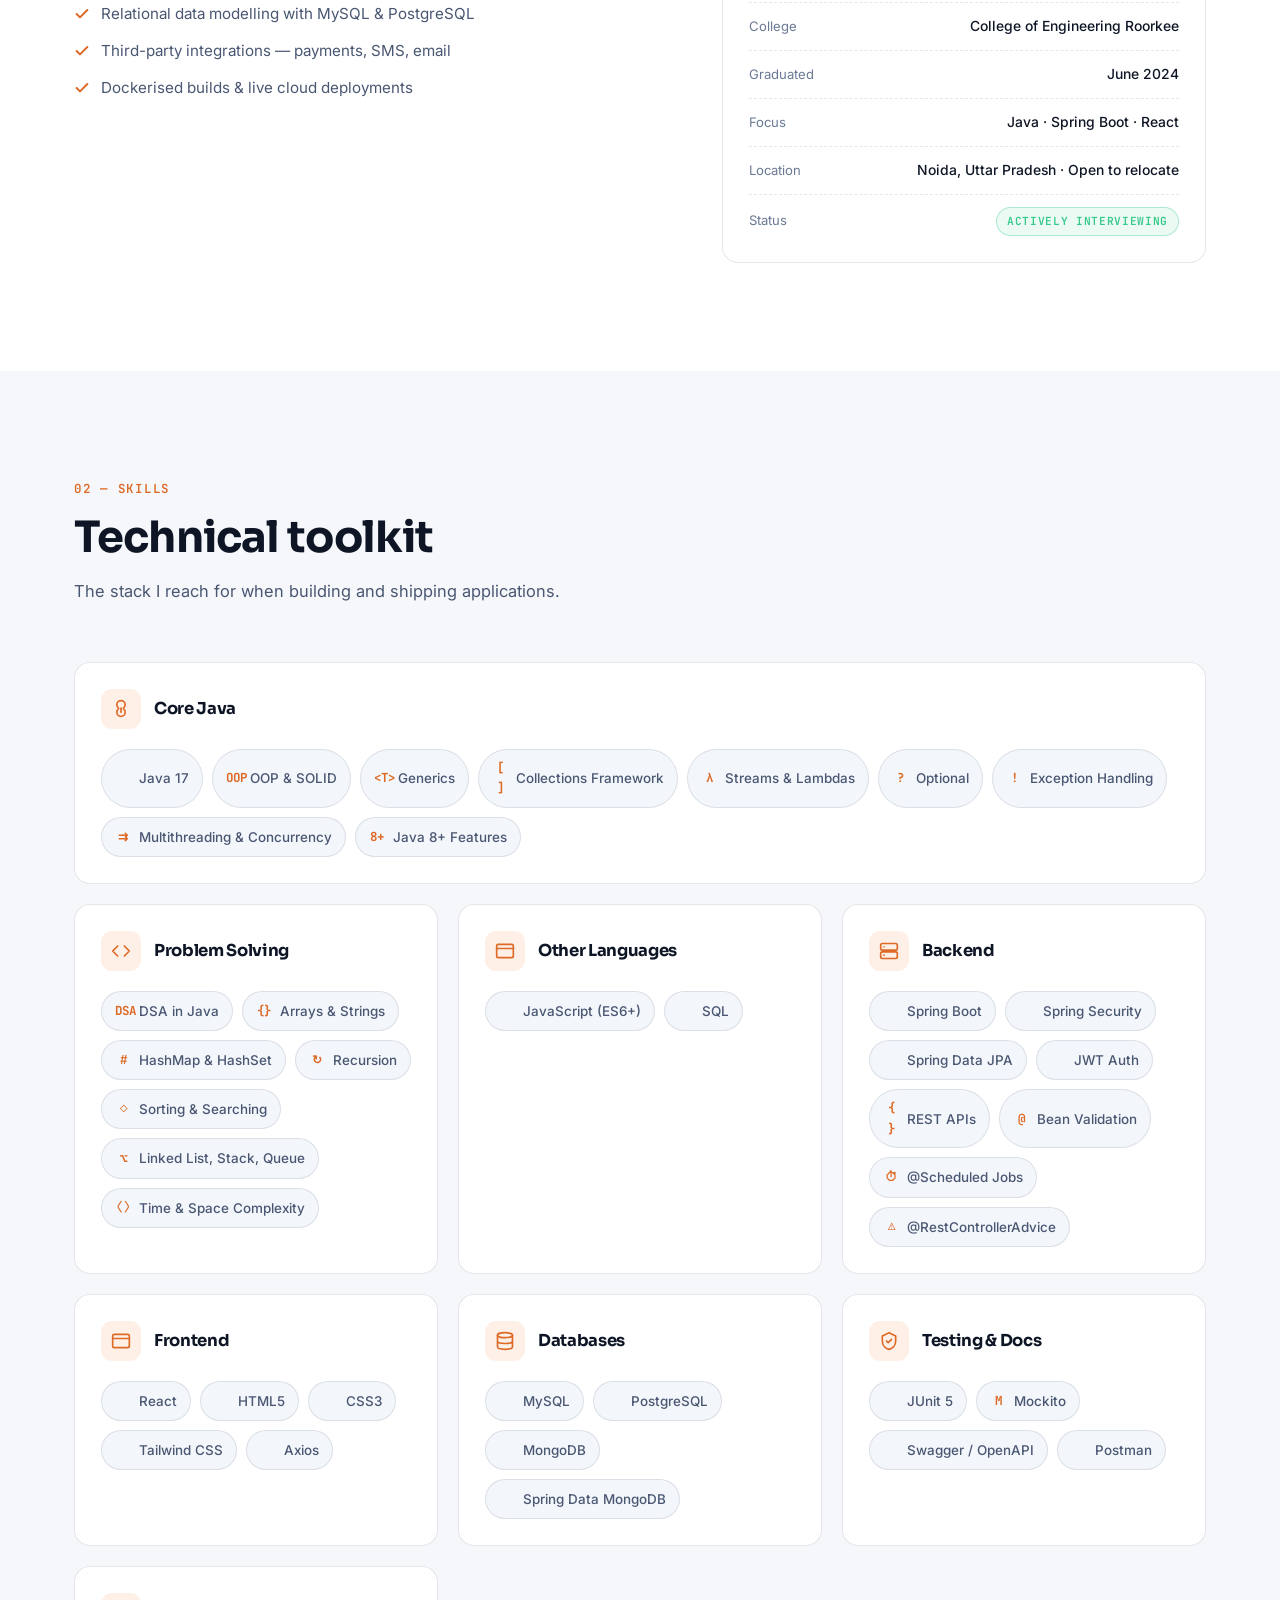
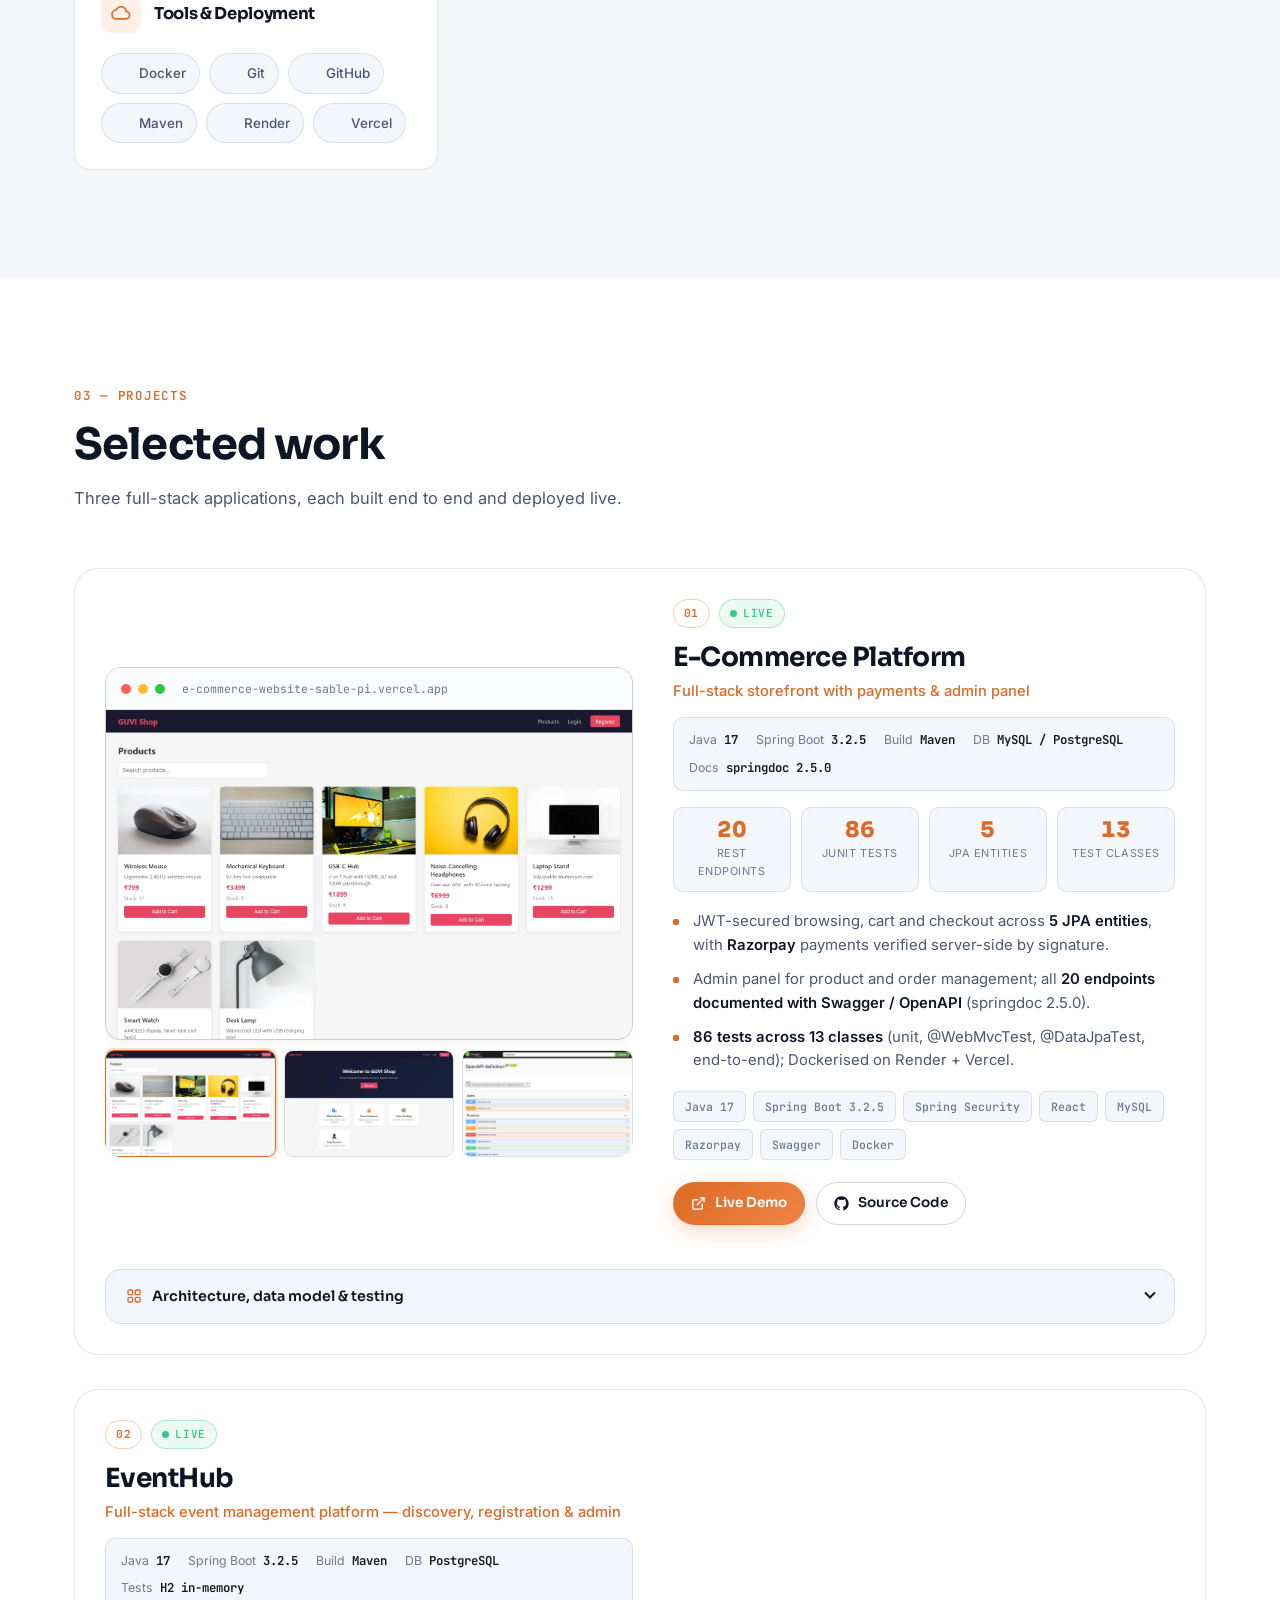
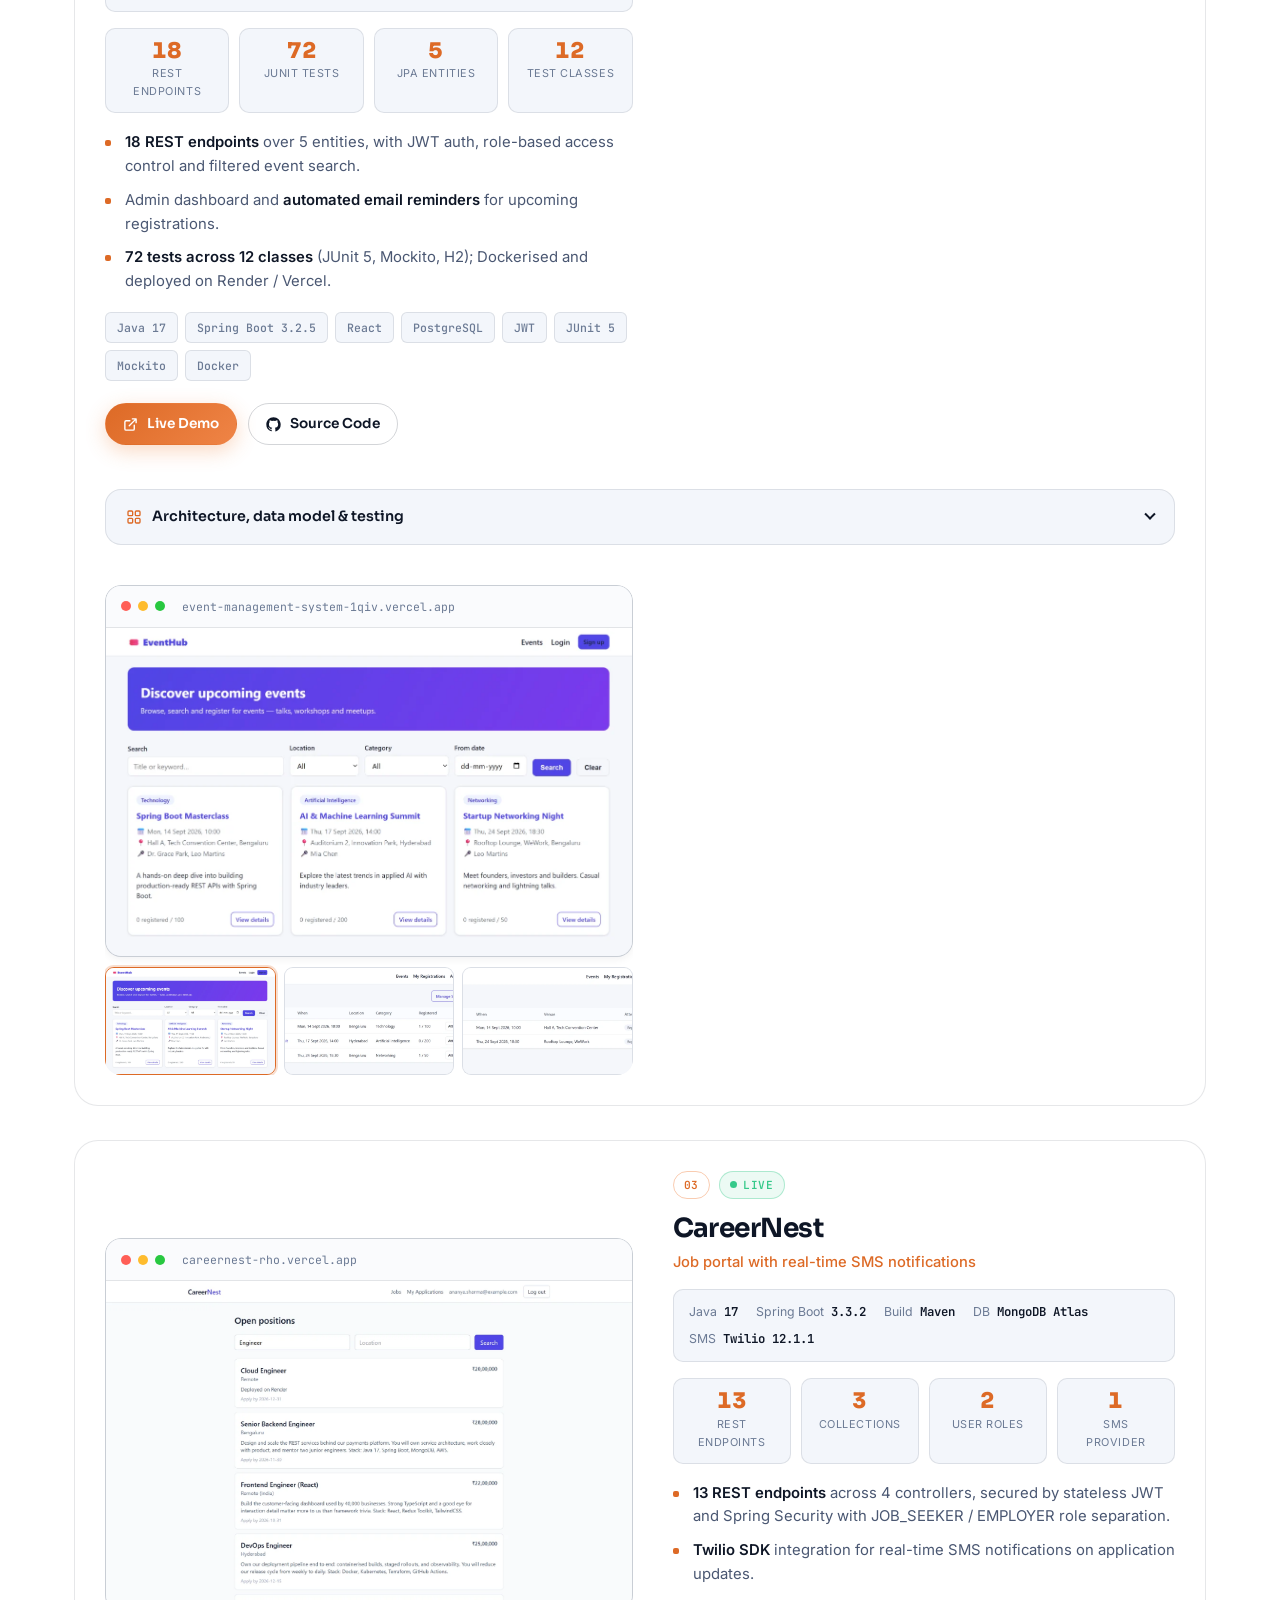
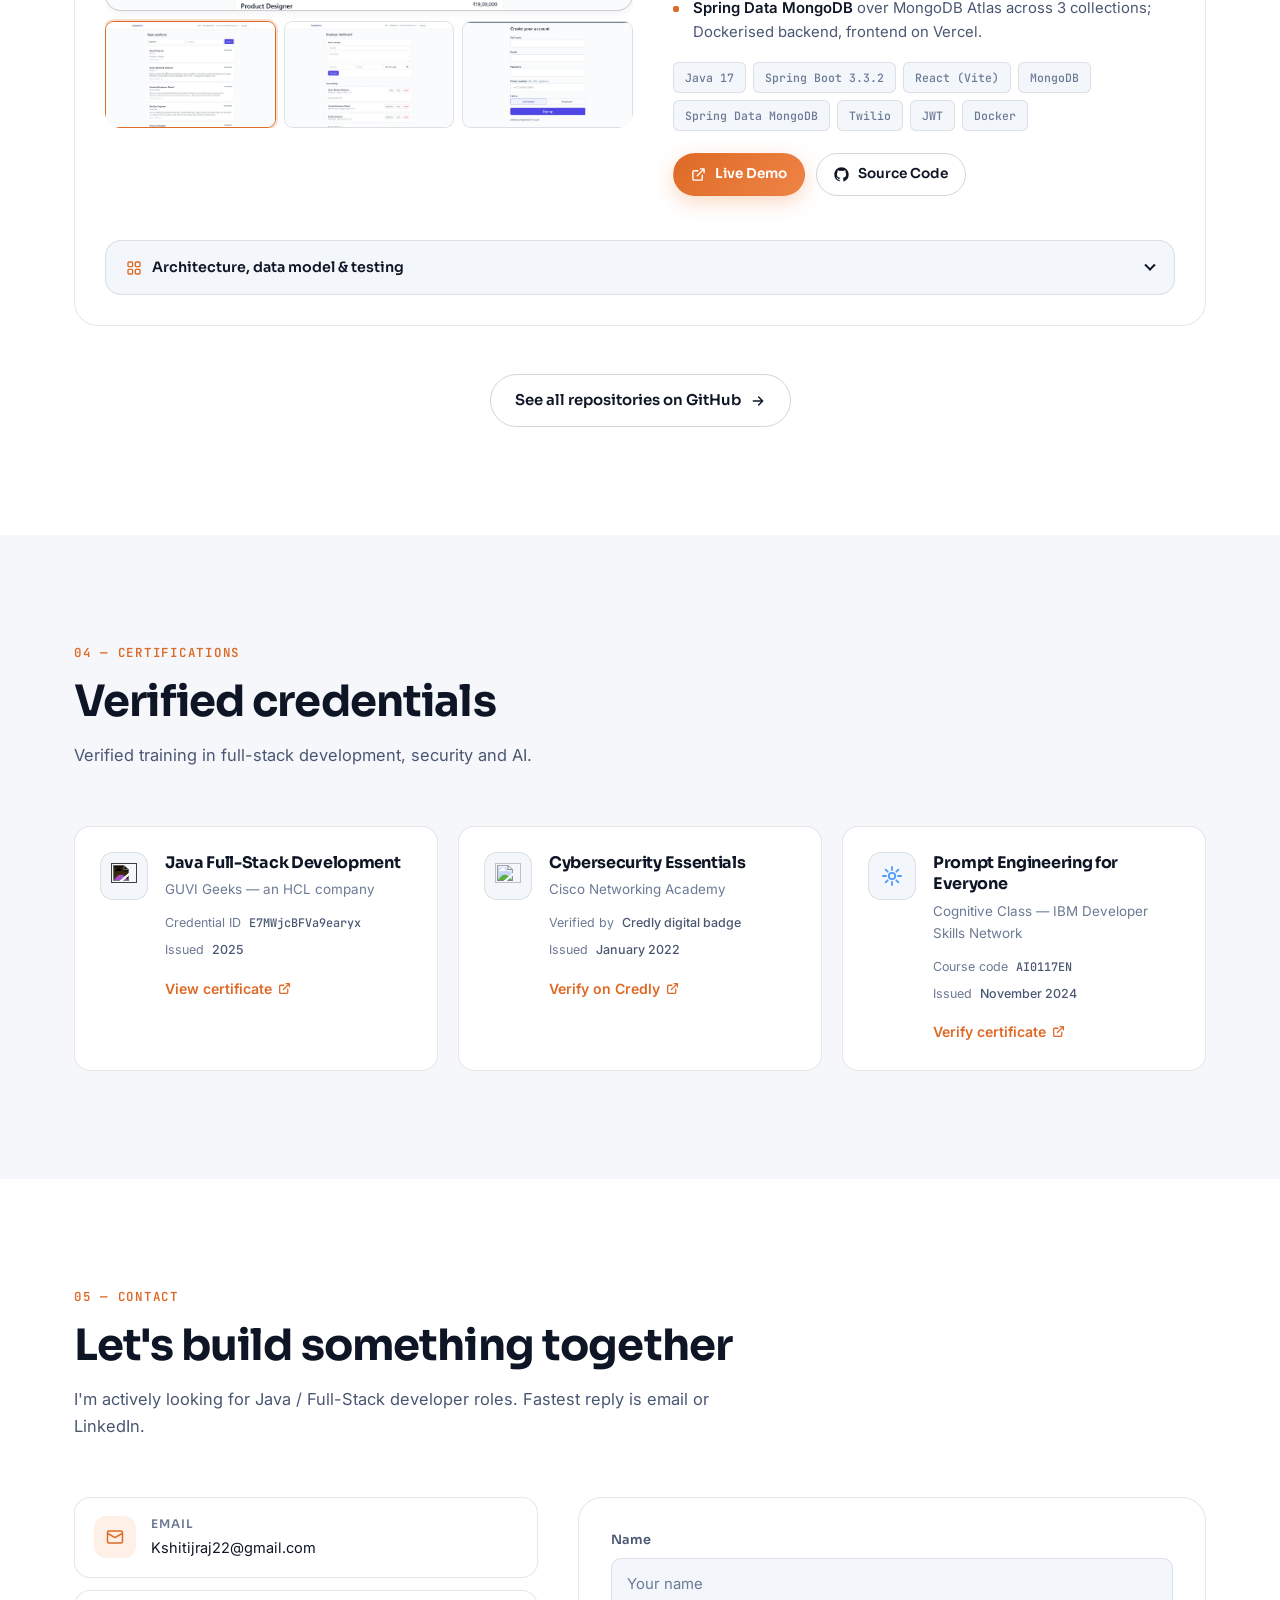
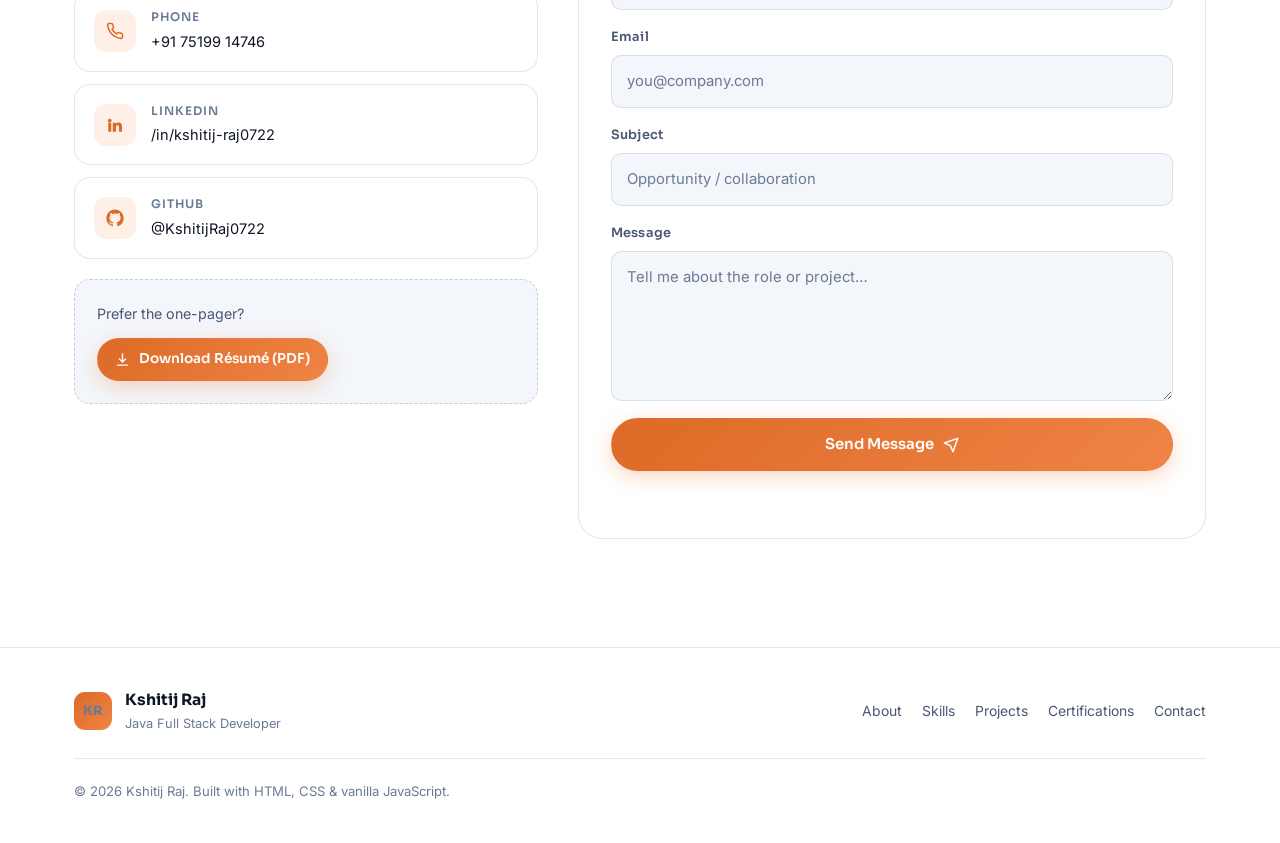
==== commit 253daaff: "Correct EventHub database to PostgreSQL application.properties defaults to jdbc:postgresql, not MySQ" ====
--- a/index.html
+++ b/index.html
@@ -596,7 +596,7 @@
             <div><dt>Java</dt><dd>17</dd></div>
             <div><dt>Spring Boot</dt><dd>3.2.5</dd></div>
             <div><dt>Build</dt><dd>Maven</dd></div>
-            <div><dt>DB</dt><dd>MySQL / PostgreSQL</dd></div>
+            <div><dt>DB</dt><dd>PostgreSQL</dd></div>
             <div><dt>Tests</dt><dd>H2 in-memory</dd></div>
           </dl>
           <div class="project__metrics">
@@ -613,7 +613,7 @@
           </ul>
 
           <ul class="project__stack">
-            <li>Java 17</li><li>Spring Boot 3.2.5</li><li>React</li><li>MySQL</li><li>JWT</li><li>JUnit 5</li><li>Mockito</li><li>Docker</li>
+            <li>Java 17</li><li>Spring Boot 3.2.5</li><li>React</li><li>PostgreSQL</li><li>JWT</li><li>JUnit 5</li><li>Mockito</li><li>Docker</li>
           </ul>
 
           <div class="project__links">
@@ -709,7 +709,7 @@
           stroke="var(--accent)" stroke-width="1.2"/>
     <text x="631" y="171" text-anchor="middle"
           font-family="Sora, sans-serif" font-size="11.5" font-weight="700"
-          fill="var(--accent)">MySQL / PostgreSQL</text>
+          fill="var(--accent)">PostgreSQL</text>
     <text x="631" y="187" text-anchor="middle"
           font-family="JetBrains Mono, monospace" font-size="9"
           fill="var(--text-dim)">6 tables</text>
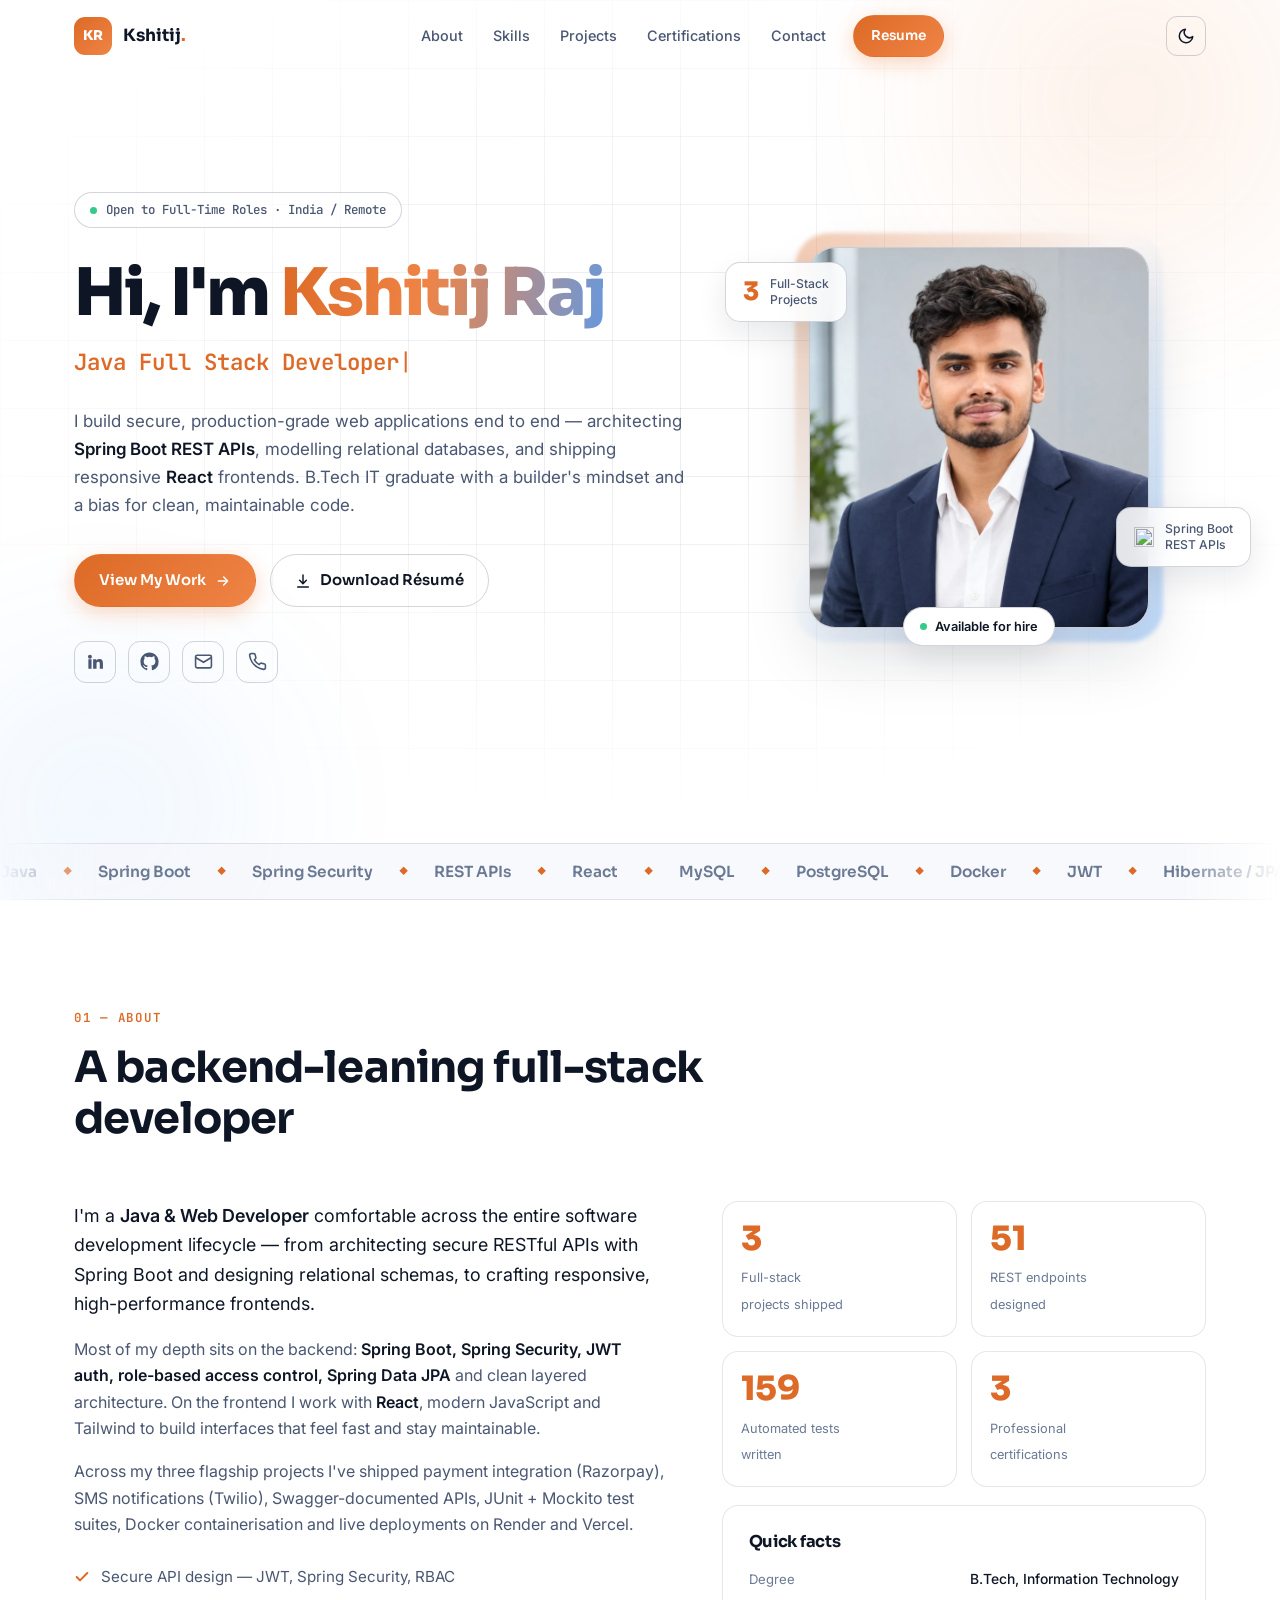
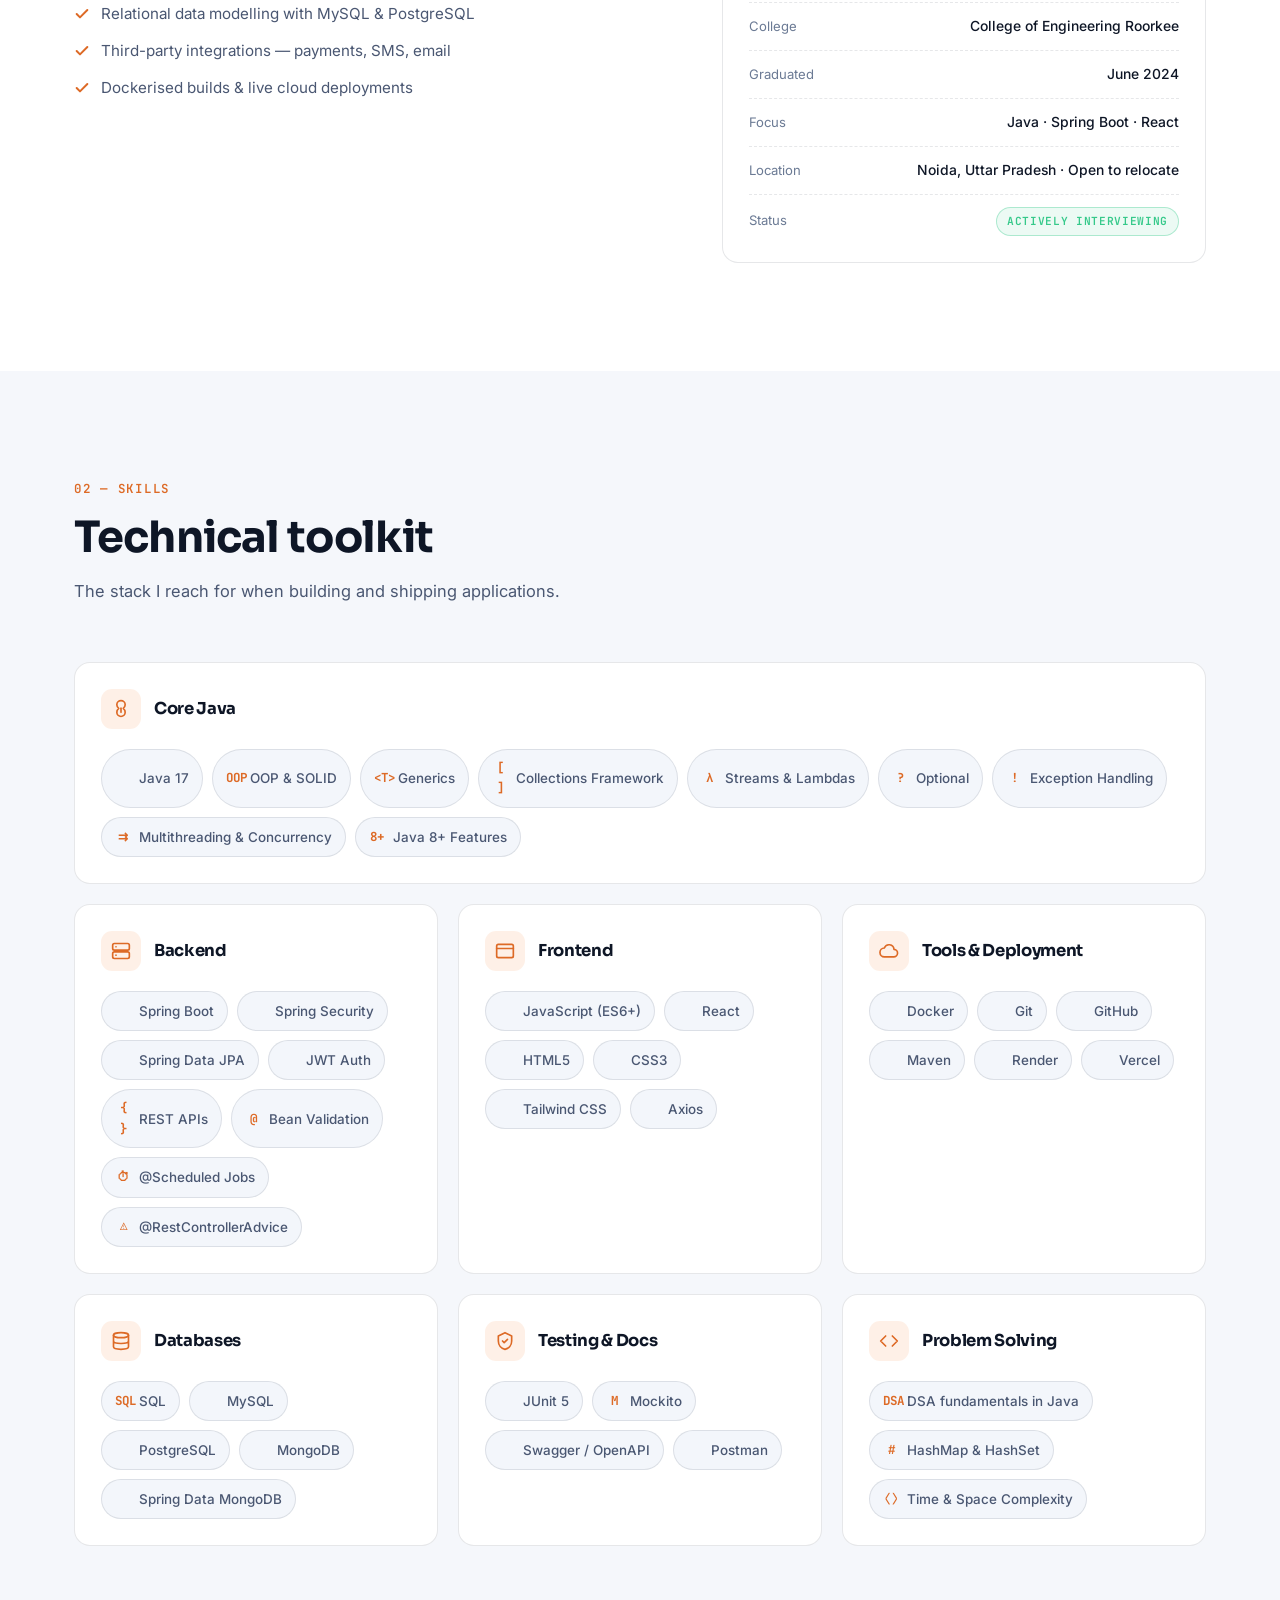
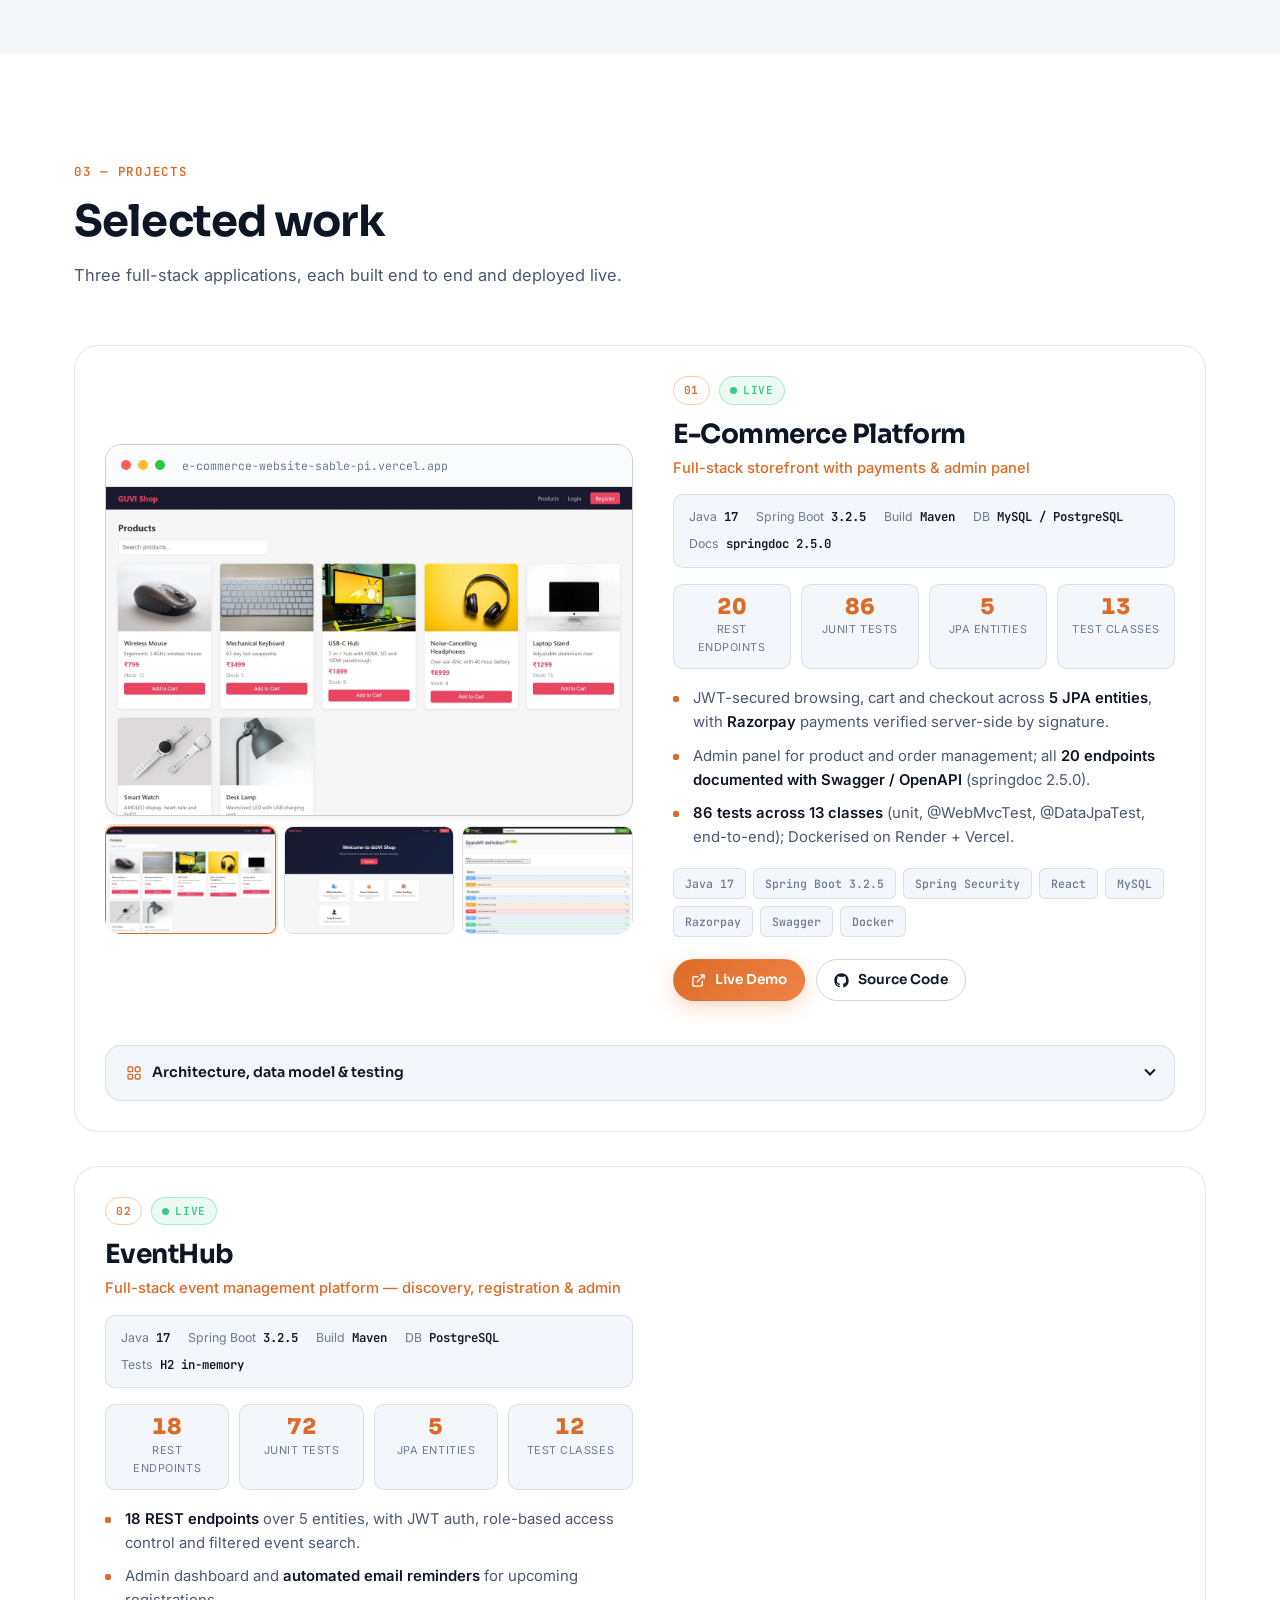
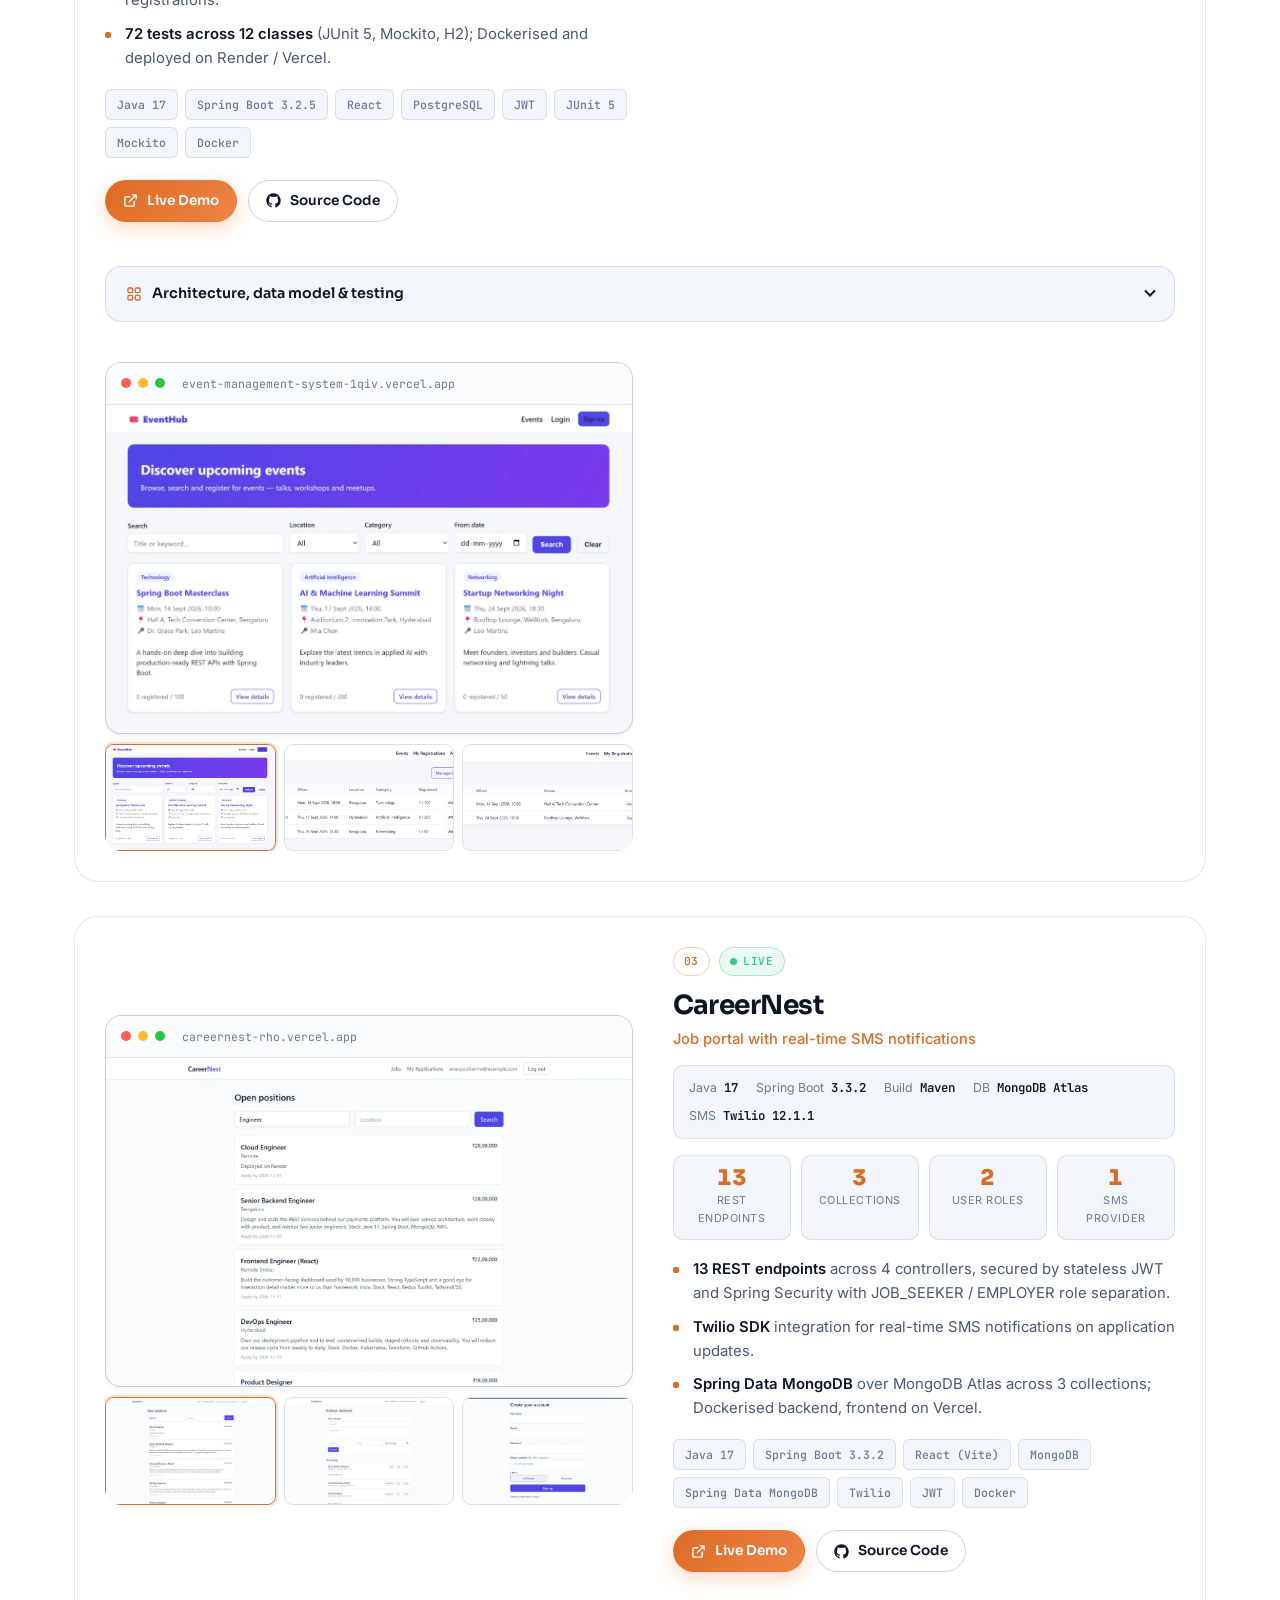
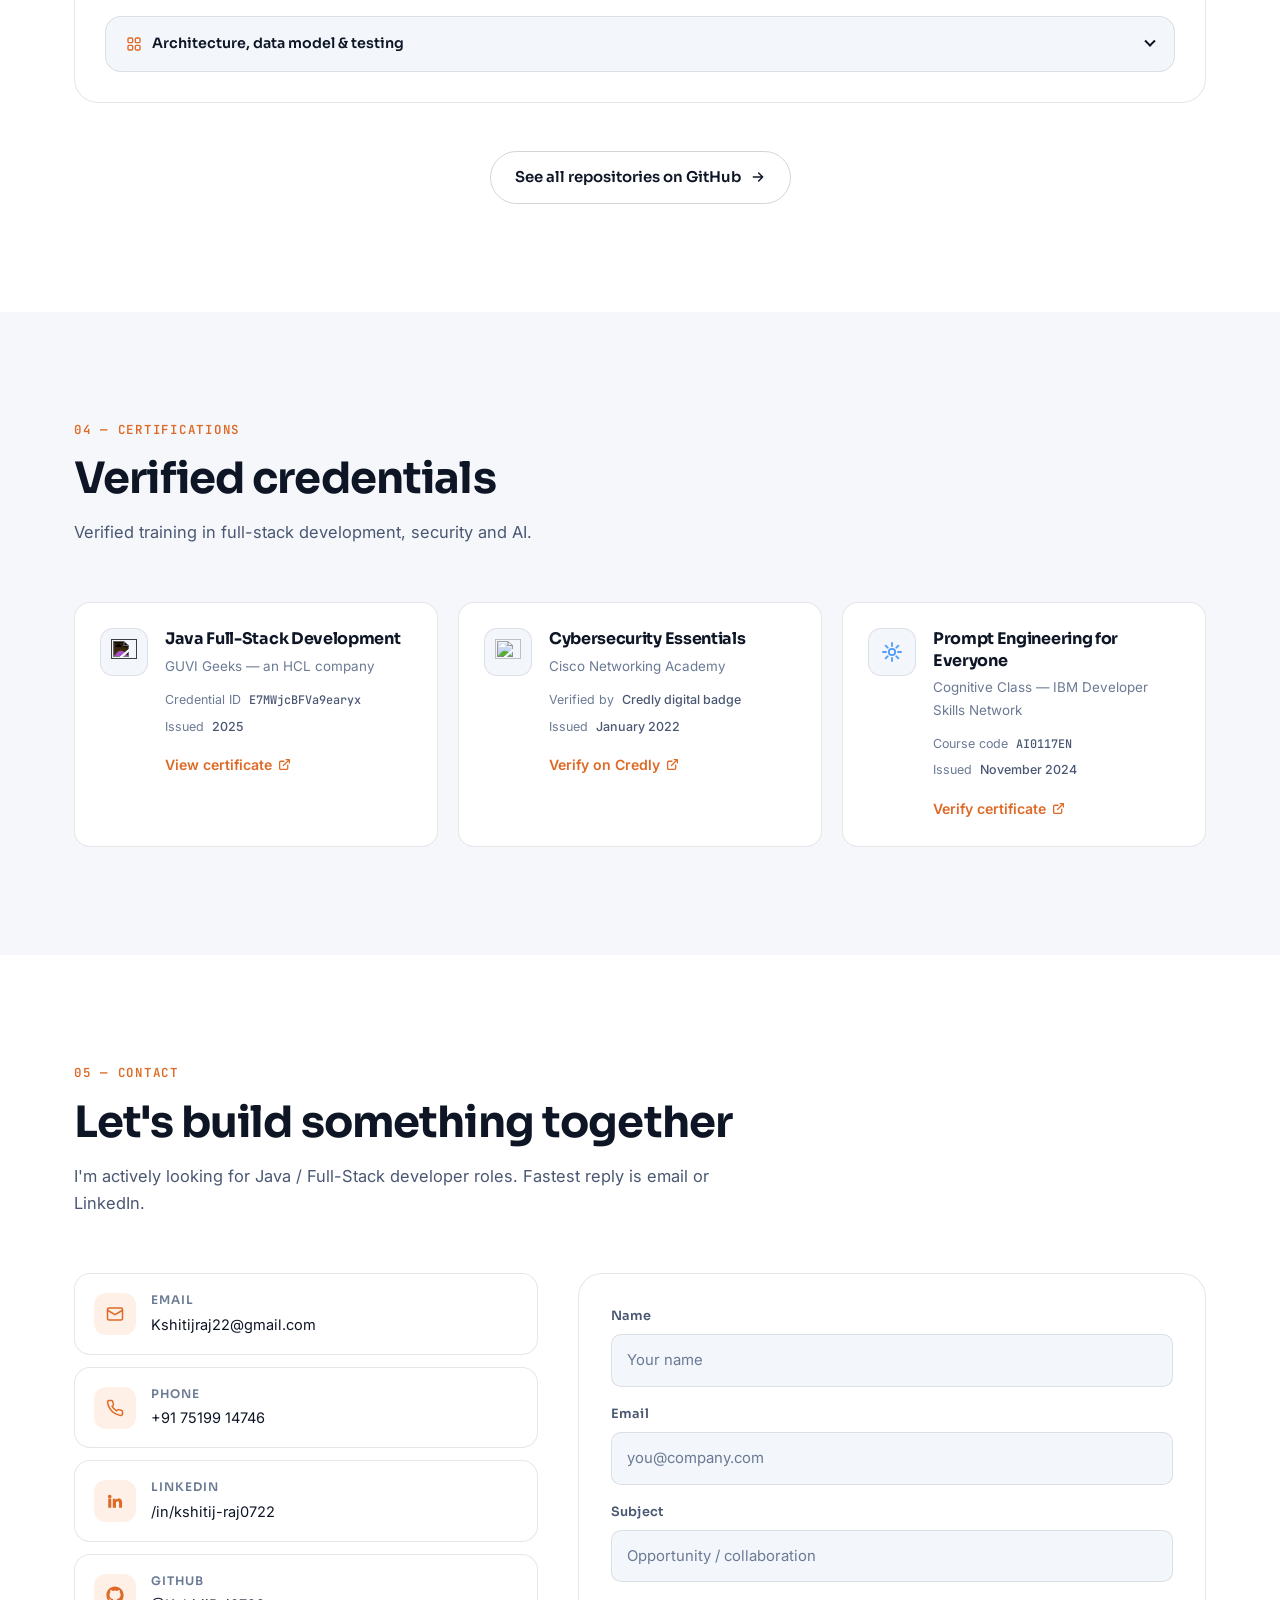
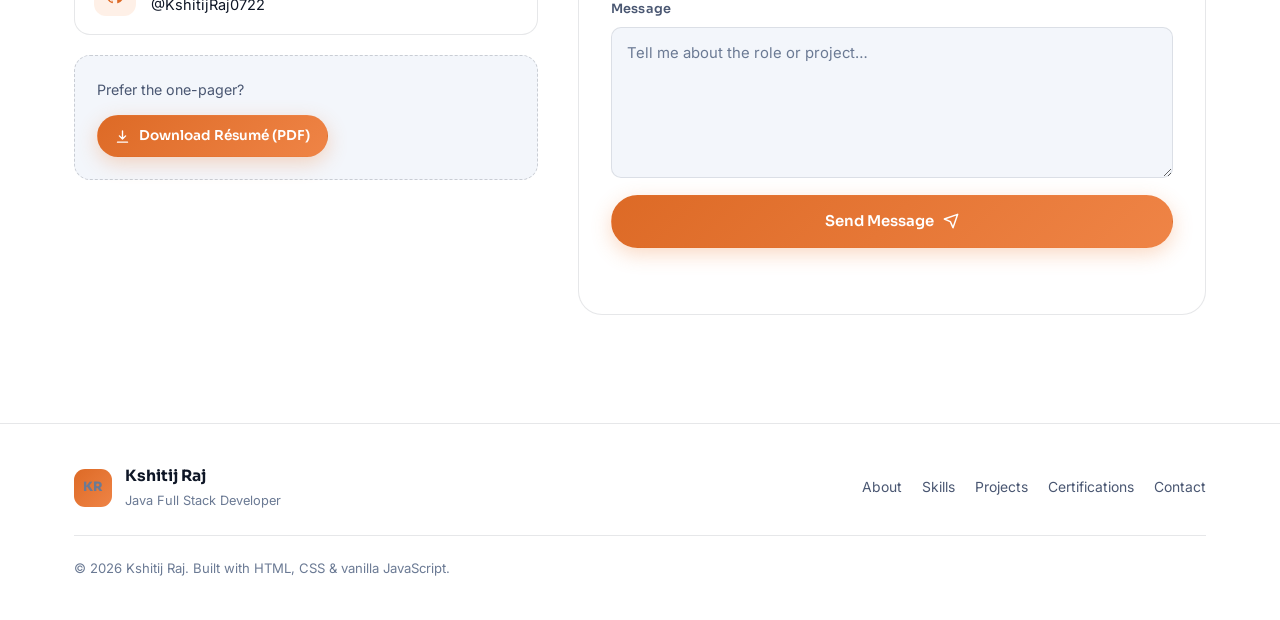
==== commit c268679e: "Tone down the Problem Solving card; rebalance the skills grid No DSA profile exists to link, so the " ====
--- a/index.html
+++ b/index.html
@@ -247,38 +247,7 @@
         </ul>
       </article>
 
-      <article class="skill-card reveal" data-delay="30">
-        <div class="skill-card__top">
-          <span class="skill-card__ico">
-            <svg viewBox="0 0 24 24" width="20" height="20" fill="none" stroke="currentColor" stroke-width="2" stroke-linecap="round" stroke-linejoin="round"><path d="m16 18 6-6-6-6M8 6l-6 6 6 6"/></svg>
-          </span>
-          <h3>Problem Solving</h3>
-        </div>
-        <ul class="tech">
-          <li><span class="tech__glyph">DSA</span>DSA in Java</li>
-          <li><span class="tech__glyph">{}</span>Arrays &amp; Strings</li>
-          <li><span class="tech__glyph">#</span>HashMap &amp; HashSet</li>
-          <li><span class="tech__glyph">↻</span>Recursion</li>
-          <li><span class="tech__glyph">◇</span>Sorting &amp; Searching</li>
-          <li><span class="tech__glyph">⌥</span>Linked List, Stack, Queue</li>
-          <li><span class="tech__glyph">⟨⟩</span>Time &amp; Space Complexity</li>
-        </ul>
-      </article>
-
-      <article class="skill-card reveal" data-delay="60">
-        <div class="skill-card__top">
-          <span class="skill-card__ico">
-            <svg viewBox="0 0 24 24" width="20" height="20" fill="none" stroke="currentColor" stroke-width="2" stroke-linecap="round" stroke-linejoin="round"><rect x="2" y="4" width="20" height="16" rx="2"/><path d="M2 9h20"/></svg>
-          </span>
-          <h3>Other Languages</h3>
-        </div>
-        <ul class="tech">
-          <li><img src="https://cdn.simpleicons.org/javascript/F7DF1E" alt="" loading="lazy">JavaScript (ES6+)</li>
-          <li><img src="https://cdn.simpleicons.org/mysql/4479A1" alt="" loading="lazy">SQL</li>
-        </ul>
-      </article>
-
-      <article class="skill-card reveal" data-delay="60">
+      <article class="skill-card reveal" data-delay="40">
         <div class="skill-card__top">
           <span class="skill-card__ico">
             <svg viewBox="0 0 24 24" width="20" height="20" fill="none" stroke="currentColor" stroke-width="2" stroke-linecap="round" stroke-linejoin="round"><rect x="2" y="3" width="20" height="8" rx="2"/><rect x="2" y="13" width="20" height="8" rx="2"/><path d="M6 7h.01M6 17h.01"/></svg>
@@ -297,7 +266,7 @@
         </ul>
       </article>
 
-      <article class="skill-card reveal" data-delay="120">
+      <article class="skill-card reveal" data-delay="80">
         <div class="skill-card__top">
           <span class="skill-card__ico">
             <svg viewBox="0 0 24 24" width="20" height="20" fill="none" stroke="currentColor" stroke-width="2" stroke-linecap="round" stroke-linejoin="round"><rect x="2" y="4" width="20" height="16" rx="2"/><path d="M2 9h20"/></svg>
@@ -305,6 +274,7 @@
           <h3>Frontend</h3>
         </div>
         <ul class="tech">
+          <li><img src="https://cdn.simpleicons.org/javascript/F7DF1E" alt="" loading="lazy">JavaScript (ES6+)</li>
           <li><img src="https://cdn.simpleicons.org/react/61DAFB" alt="" loading="lazy">React</li>
           <li><img src="https://cdn.simpleicons.org/html5/E34F26" alt="" loading="lazy">HTML5</li>
           <li><img src="https://cdn.simpleicons.org/css/663399" alt="" loading="lazy">CSS3</li>
@@ -313,37 +283,7 @@
         </ul>
       </article>
 
-      <article class="skill-card reveal" data-delay="180">
-        <div class="skill-card__top">
-          <span class="skill-card__ico">
-            <svg viewBox="0 0 24 24" width="20" height="20" fill="none" stroke="currentColor" stroke-width="2" stroke-linecap="round" stroke-linejoin="round"><ellipse cx="12" cy="5" rx="9" ry="3"/><path d="M3 5v14c0 1.7 4 3 9 3s9-1.3 9-3V5M3 12c0 1.7 4 3 9 3s9-1.3 9-3"/></svg>
-          </span>
-          <h3>Databases</h3>
-        </div>
-        <ul class="tech">
-          <li><img src="https://cdn.simpleicons.org/mysql/4479A1" alt="" loading="lazy">MySQL</li>
-          <li><img src="https://cdn.simpleicons.org/postgresql/4169E1" alt="" loading="lazy">PostgreSQL</li>
-          <li><img src="https://cdn.simpleicons.org/mongodb/47A248" alt="" loading="lazy">MongoDB</li>
-          <li><img src="https://cdn.simpleicons.org/hibernate/59666C" alt="" loading="lazy">Spring Data MongoDB</li>
-        </ul>
-      </article>
-
-      <article class="skill-card reveal" data-delay="240">
-        <div class="skill-card__top">
-          <span class="skill-card__ico">
-            <svg viewBox="0 0 24 24" width="20" height="20" fill="none" stroke="currentColor" stroke-width="2" stroke-linecap="round" stroke-linejoin="round"><path d="m9 12 2 2 4-4"/><path d="M12 2 4 6v6c0 5 3.4 9 8 10 4.6-1 8-5 8-10V6z"/></svg>
-          </span>
-          <h3>Testing &amp; Docs</h3>
-        </div>
-        <ul class="tech">
-          <li><img src="https://cdn.simpleicons.org/junit5/25A162" alt="" loading="lazy">JUnit 5</li>
-          <li><span class="tech__glyph">M</span>Mockito</li>
-          <li><img src="https://cdn.simpleicons.org/swagger/85EA2D" alt="" loading="lazy">Swagger / OpenAPI</li>
-          <li><img src="https://cdn.simpleicons.org/postman/FF6C37" alt="" loading="lazy">Postman</li>
-        </ul>
-      </article>
-
-      <article class="skill-card reveal" data-delay="300">
+      <article class="skill-card reveal" data-delay="120">
         <div class="skill-card__top">
           <span class="skill-card__ico">
             <svg viewBox="0 0 24 24" width="20" height="20" fill="none" stroke="currentColor" stroke-width="2" stroke-linecap="round" stroke-linejoin="round"><path d="M17.5 19a4.5 4.5 0 0 0 .5-9 6 6 0 0 0-11.6-1.6A4.5 4.5 0 0 0 6.5 19z"/></svg>
@@ -357,6 +297,51 @@
           <li><img src="https://cdn.simpleicons.org/apachemaven/C71A36" alt="" loading="lazy">Maven</li>
           <li><img src="https://cdn.simpleicons.org/render/000000" alt="" loading="lazy">Render</li>
           <li><img src="https://cdn.simpleicons.org/vercel/FFFFFF" alt="" loading="lazy">Vercel</li>
+        </ul>
+      </article>
+
+      <article class="skill-card reveal" data-delay="160">
+        <div class="skill-card__top">
+          <span class="skill-card__ico">
+            <svg viewBox="0 0 24 24" width="20" height="20" fill="none" stroke="currentColor" stroke-width="2" stroke-linecap="round" stroke-linejoin="round"><ellipse cx="12" cy="5" rx="9" ry="3"/><path d="M3 5v14c0 1.7 4 3 9 3s9-1.3 9-3V5M3 12c0 1.7 4 3 9 3s9-1.3 9-3"/></svg>
+          </span>
+          <h3>Databases</h3>
+        </div>
+        <ul class="tech">
+          <li><span class="tech__glyph">SQL</span>SQL</li>
+          <li><img src="https://cdn.simpleicons.org/mysql/4479A1" alt="" loading="lazy">MySQL</li>
+          <li><img src="https://cdn.simpleicons.org/postgresql/4169E1" alt="" loading="lazy">PostgreSQL</li>
+          <li><img src="https://cdn.simpleicons.org/mongodb/47A248" alt="" loading="lazy">MongoDB</li>
+          <li><img src="https://cdn.simpleicons.org/hibernate/59666C" alt="" loading="lazy">Spring Data MongoDB</li>
+        </ul>
+      </article>
+
+      <article class="skill-card reveal" data-delay="200">
+        <div class="skill-card__top">
+          <span class="skill-card__ico">
+            <svg viewBox="0 0 24 24" width="20" height="20" fill="none" stroke="currentColor" stroke-width="2" stroke-linecap="round" stroke-linejoin="round"><path d="m9 12 2 2 4-4"/><path d="M12 2 4 6v6c0 5 3.4 9 8 10 4.6-1 8-5 8-10V6z"/></svg>
+          </span>
+          <h3>Testing &amp; Docs</h3>
+        </div>
+        <ul class="tech">
+          <li><img src="https://cdn.simpleicons.org/junit5/25A162" alt="" loading="lazy">JUnit 5</li>
+          <li><span class="tech__glyph">M</span>Mockito</li>
+          <li><img src="https://cdn.simpleicons.org/swagger/85EA2D" alt="" loading="lazy">Swagger / OpenAPI</li>
+          <li><img src="https://cdn.simpleicons.org/postman/FF6C37" alt="" loading="lazy">Postman</li>
+        </ul>
+      </article>
+
+      <article class="skill-card reveal" data-delay="240">
+        <div class="skill-card__top">
+          <span class="skill-card__ico">
+            <svg viewBox="0 0 24 24" width="20" height="20" fill="none" stroke="currentColor" stroke-width="2" stroke-linecap="round" stroke-linejoin="round"><path d="m16 18 6-6-6-6M8 6l-6 6 6 6"/></svg>
+          </span>
+          <h3>Problem Solving</h3>
+        </div>
+        <ul class="tech">
+          <li><span class="tech__glyph">DSA</span>DSA fundamentals in Java</li>
+          <li><span class="tech__glyph">#</span>HashMap &amp; HashSet</li>
+          <li><span class="tech__glyph">⟨⟩</span>Time &amp; Space Complexity</li>
         </ul>
       </article>
     </div>
